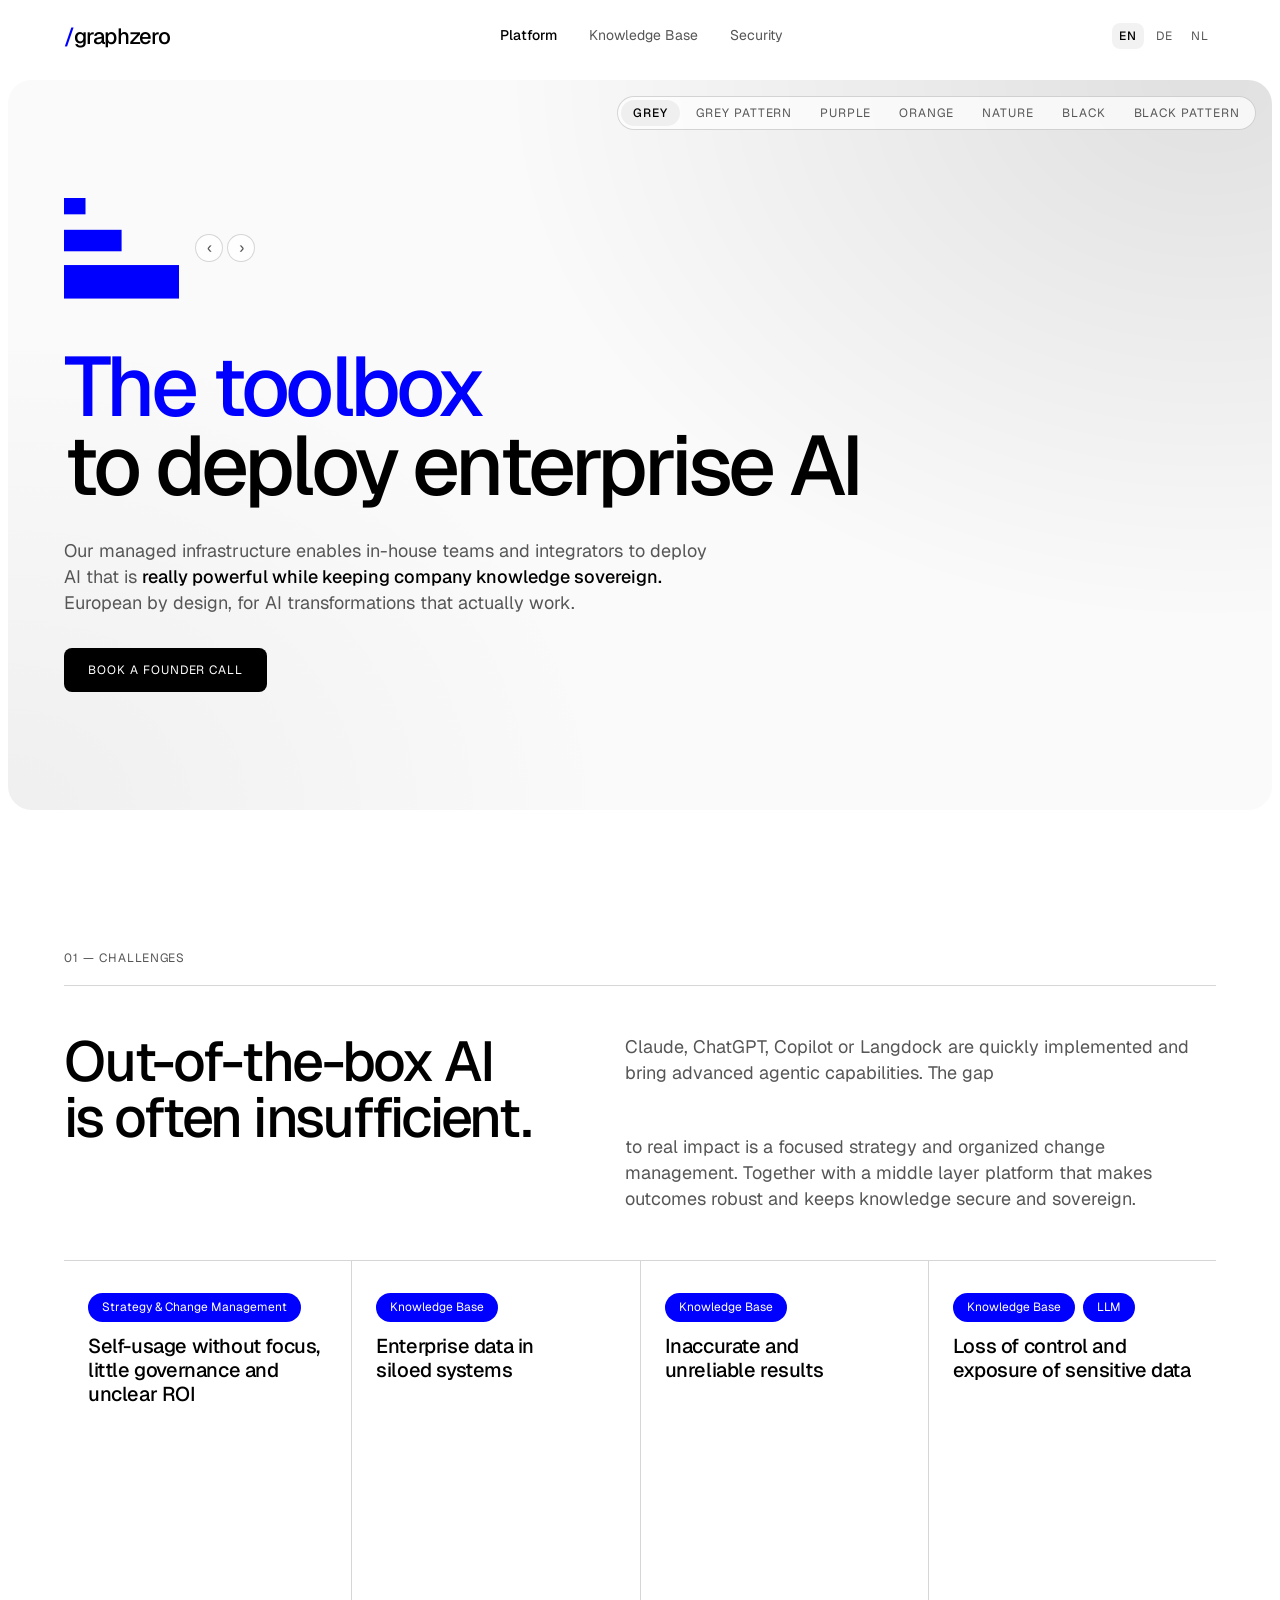
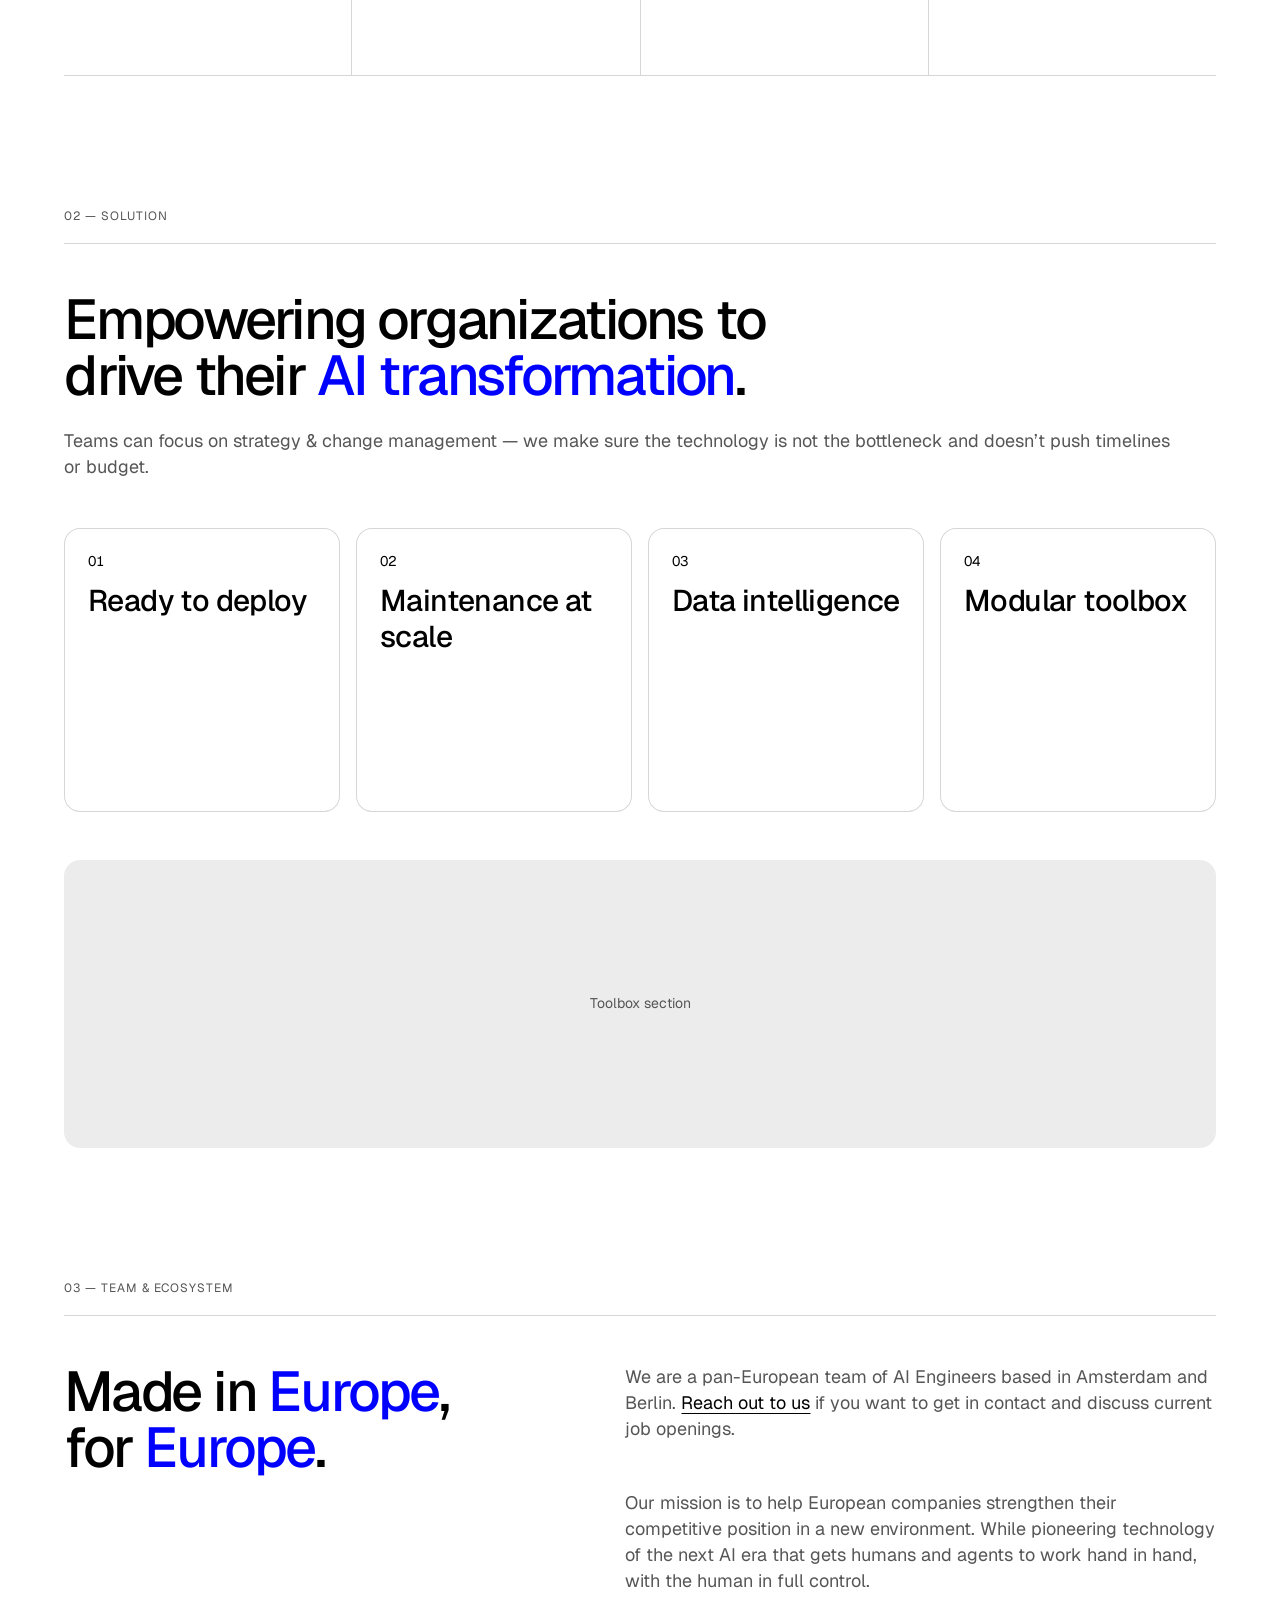
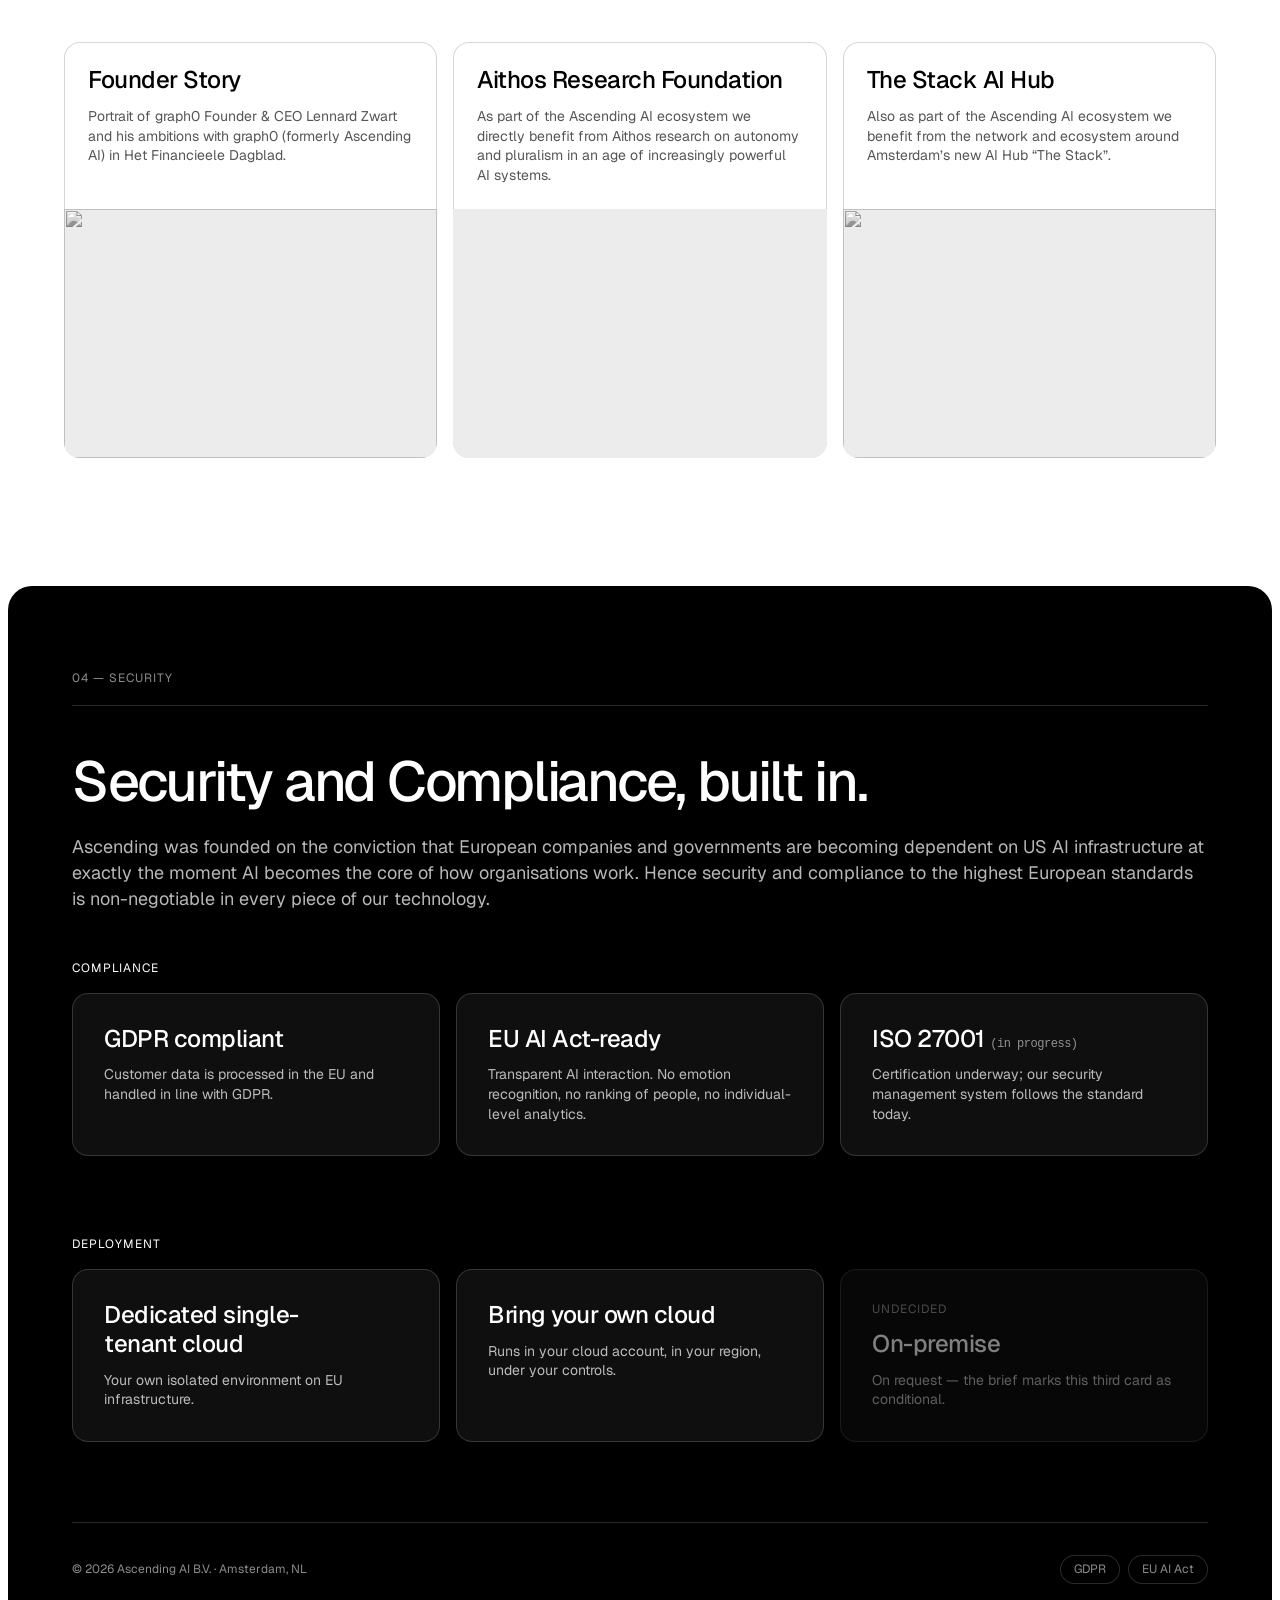
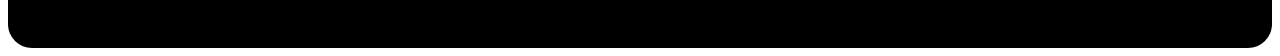
==== index.html @ 6f349c5c "Add a second hero mark and arrows to switch between the two Co-Authored-By: Claude Opus 5 <noreply@a" ====
<!DOCTYPE html>
<html lang="en">
<head>
<meta charset="utf-8">
<meta name="viewport" content="width=device-width, initial-scale=1">
<title>graph0 | The toolbox to deploy enterprise AI</title>
<meta name="description" content="Our managed infrastructure enables in-house teams and integrators to deploy AI that is really powerful while keeping company knowledge sovereign.">
<meta property="og:title" content="graph0 | The toolbox to deploy enterprise AI">
<meta property="og:description" content="Our managed infrastructure enables in-house teams and integrators to deploy AI that is really powerful while keeping company knowledge sovereign.">
<meta property="og:type" content="website">
<link rel="preconnect" href="https://fonts.googleapis.com">
<link rel="preconnect" href="https://fonts.gstatic.com" crossorigin>
<!-- ?v= on the two files that actually change. Pages serves everything with
     max-age=600, so without it a browser can pick up new markup while still
     running ten-minute-old CSS and JS. Bump it in the same commit as an edit
     to either file. The design-system entry below is upstream and unversioned
     because nothing here edits it. -->
<link rel="stylesheet" href="https://fonts.googleapis.com/css2?family=Geist:wght@400;500;700&amp;display=swap">
<link rel="stylesheet" href="assets/design-system/styles.css">
<link rel="stylesheet" href="assets/site.css?v=88">
<link rel="icon" href="assets/graph0-mark.svg" type="image/svg+xml">
</head>
<body data-surface="light">

<a class="skip" href="#main">Skip to content</a>

<div class="page" data-page="home">

  <!-- The wordmark is the way back to the top of the site, which is why the nav
       carries no entry for this page. -->
  <header class="site-header">
    <a class="brand" href="#platform" title="/graphzero">
      <span class="brand__slash">/</span>graphzero
    </a>

    <button class="nav-toggle" type="button" aria-expanded="false" aria-controls="site-nav" aria-label="Menu">
      <span class="nav-toggle__bar"></span>
      <span class="nav-toggle__bar"></span>
    </button>

    <nav class="site-nav" id="site-nav" aria-label="Primary">
      <a href="#platform" aria-current="page">Platform</a>
      <a href="knowledge-base.html">Knowledge Base</a>
      <a href="#security">Security</a>

      <!-- Only ever seen in the sheet. The desktop bar has no room for it, and
           there the same call is one scroll away in the hero. -->
      <div class="nav-cta">
        <a class="btn btn--hero" href="mailto:david@ascending.ai?subject=Ascending%20AI">Book a founder call</a>
      </div>
    </nav>

    <div class="lang" role="group" aria-label="Language">
      <button class="lang__opt" type="button" data-lang="en" aria-current="true">EN</button>
      <button class="lang__opt" type="button" data-lang="de">DE</button>
      <button class="lang__opt" type="button" data-lang="nl">NL</button>
    </div>
  </header>

  <main id="main">

    <!-- HERO -->
    <section class="hero" id="platform">
      <!-- A control for comparing the hero grounds side by side, not part of
           the product surface. Remove this block, the .hero-swatch rules and
           the swatch script once the choice is made. -->
      <div class="hero-swatch" data-ground-key="home" role="group" aria-label="Hero background">
        <button class="hero-swatch__opt" type="button" data-hero="grey" aria-current="true">Grey</button>
        <button class="hero-swatch__opt" type="button" data-hero="dots">Grey Pattern</button>
        <button class="hero-swatch__opt" type="button" data-hero="purple">Purple</button>
        <button class="hero-swatch__opt" type="button" data-hero="orange">Orange</button>
        <button class="hero-swatch__opt" type="button" data-hero="nature">Nature</button>
        <button class="hero-swatch__opt" type="button" data-hero="black">Black</button>
        <button class="hero-swatch__opt" type="button" data-hero="black-dots">Black pattern</button>
      </div>
      <!-- The pattern ground, and a canvas rather than a background because of
           what the pattern is: an 8x8 ordered dither of solid square blocks,
           the same construction the reference uses. A tiled gradient can only
           repeat one mark; this one has to decide each cell separately. Drawn
           by the dither block in site.js, and only ever visible on the two
           pattern grounds. -->
      <canvas class="hero__dither" data-dither aria-hidden="true"></canvas>
      <!-- Only painted on the Nature ground. lazy, because six of the seven
           grounds never show it and it is the heaviest thing on the page. -->
      <img class="hero__media" alt=""
           src="assets/media/hero-fields-1600.jpg"
           srcset="assets/media/hero-fields-900.jpg 900w,
                   assets/media/hero-fields-1600.jpg 1600w,
                   assets/media/hero-fields-2400.jpg 2400w"
           sizes="100vw" width="2400" height="1018" loading="lazy" decoding="async">
      <div class="wrap hero__inner">
        <!-- Three ascending bars, and decoration rather than content: the
             wordmark in the header is what names the company, so this carries
             no label and is hidden from the reader of the page. Painted in the
             accent, which means it only appears on the two grey grounds — on
             the others there is no accent for it to be. -->
        <!-- Two marks under comparison. Same 134x117 box and the same solid
             blocks, built two ways: stacked bars that widen, and a diagonal
             stair that echoes the slash in the wordmark. The arrows are
             scaffolding for the decision — drop them, the second <svg> and the
             .hero__marks rules once one wins. -->
        <div class="hero__marks" data-mark-switch>
          <div class="hero__mark-stage">
            <svg class="hero__mark" data-mark="bars" viewBox="0 0 134 117"
                 width="134" height="117" aria-hidden="true" focusable="false"
                 xmlns="http://www.w3.org/2000/svg">
              <rect x="0" y="0" width="25" height="19"/>
              <rect x="0" y="37" width="67" height="25"/>
              <rect x="0" y="78" width="134" height="39"/>
            </svg>
            <svg class="hero__mark" data-mark="stair" viewBox="0 0 134 117"
                 width="134" height="117" aria-hidden="true" focusable="false"
                 xmlns="http://www.w3.org/2000/svg">
              <rect x="0" y="78" width="39" height="39"/>
              <rect x="47" y="39" width="39" height="39"/>
              <rect x="95" y="0" width="39" height="39"/>
            </svg>
          </div>
          <div class="hero__mark-nav">
            <button class="hero__mark-arrow" type="button" data-mark-step="-1"
                    aria-label="Previous logo option">&lsaquo;</button>
            <button class="hero__mark-arrow" type="button" data-mark-step="1"
                    aria-label="Next logo option">&rsaquo;</button>
          </div>
        </div>
        <!-- One break, at every width. No measure cap: the break decides the
             first line, so a cap could only force a third one. -->
        <h1 class="display"><span class="hl">The toolbox</span><br> to deploy enterprise AI</h1>
        <!-- Wider than the system's 46ch lead measure, which breaks this copy
             over four lines. Between 642px and 660px it sets in three with the
             closing sentence alone on the last; 54.6ch is the middle of that
             band, so a small metric change cannot tip it either way. Re-measured
             for Geist — ch is a property of the face, and the old 58.5 was the
             middle of Inter Tight's band, which is 90px narrower per ch. -->
        <p class="lead" style="max-width:54.6ch">Our managed infrastructure enables in-house teams and integrators to deploy AI that is <strong>really powerful while keeping company knowledge sovereign.</strong> European by design, for AI transformations that actually work.</p>
        <div class="hero__cta">
          <a class="btn btn--hero" href="mailto:david@ascending.ai?subject=Ascending%20AI">Book a founder call</a>
        </div>
      </div>
    </section>

    <!-- 01 — CHALLENGES: split heading, then the strip whose panels open on
         hover and squeeze their neighbours. -->
    <section class="wrap sec" id="challenges">
      <span class="eyebrow">01 — Challenges</span>
      <hr class="rule">
      <div class="split split--start split--pt">
        <h2 class="h2">Out-of-the-box AI is often insufficient.</h2>
        <div class="lead-group">
          <p class="lead">Claude, ChatGPT, Copilot or Langdock are quickly implemented and bring advanced agentic capabilities. The gap</p>
          <p class="lead">to real impact is a focused strategy and organized change management. Together with a middle layer platform that makes outcomes robust and keeps knowledge secure and sovereign.</p>
        </div>
      </div>

      <div class="strip" style="margin-top:var(--space-12)">
        <button class="strip__panel" type="button">
          <span class="chip-row strip__tags">
            <span class="chip-outline">Strategy &amp; Change Management</span>
          </span>
          <span class="strip__title">Self-usage without focus, little governance and unclear ROI</span>
          <span class="strip__body">Lorem ipsum est.</span>
        </button>
        <button class="strip__panel" type="button">
          <span class="chip-row strip__tags">
            <span class="chip-outline">Knowledge Base</span>
          </span>
          <span class="strip__title">Enterprise data in siloed systems</span>
          <span class="strip__body">Lorem ipsum est.</span>
        </button>
        <button class="strip__panel" type="button">
          <span class="chip-row strip__tags">
            <span class="chip-outline">Knowledge Base</span>
          </span>
          <span class="strip__title">Inaccurate and unreliable results</span>
          <span class="strip__body">Lorem ipsum est.</span>
        </button>
        <button class="strip__panel" type="button">
          <span class="chip-row strip__tags">
            <span class="chip-outline">Knowledge Base</span>
            <span class="chip-outline">LLM</span>
          </span>
          <span class="strip__title">Loss of control and exposure of sensitive data</span>
          <span class="strip__body">Lorem ipsum est.</span>
        </button>
      </div>
    </section>

    <!-- 02 — SOLUTION. Head and claim run the full measure rather than the
         split used above, so the two sections do not read as the same block
         twice. Cards reveal their copy on hover at a fixed height. -->
    <section class="wrap sec" id="solution">
      <span class="eyebrow">02 — Solution</span>
      <hr class="rule">
      <h2 class="h2 sec-head">Empowering organizations to drive their <span class="hl">AI transformation</span>.</h2>
      <p class="lead sec-head__lead sec-head__lead--full">Teams can focus on strategy &amp; change management — we make sure the technology is not the bottleneck and doesn’t push timelines or budget.</p>

      <div class="grid-4" style="margin-top:var(--space-12)">
        <article class="card card--ring card--compact card--reveal" tabindex="0">
          <span class="card-num">01</span>
          <h3 class="card-reveal__title">Ready to deploy</h3>
          <p class="small card-reveal__body">We give you instantly what takes months of building — and even then is extremely difficult to deliver at highest security and functionality needs.</p>
        </article>
        <article class="card card--ring card--compact card--reveal" tabindex="0">
          <span class="card-num">02</span>
          <h3 class="card-reveal__title">Maintenance at scale</h3>
          <p class="small card-reveal__body">We enable you to participate in maintenance at scale, in an AI ecosystem that is advancing at rapid speed &amp; complexity.</p>
        </article>
        <article class="card card--ring card--compact card--reveal" tabindex="0">
          <span class="card-num">03</span>
          <h3 class="card-reveal__title">Data intelligence</h3>
          <p class="small card-reveal__body">Our platform can give you the data and synthesized insights to find and design the use cases that will deliver real business impact.</p>
        </article>
        <article class="card card--ring card--compact card--reveal" tabindex="0">
          <span class="card-num">04</span>
          <h3 class="card-reveal__title">Modular toolbox</h3>
          <p class="small card-reveal__body">You get just what you need: A knowledge base with integrations and ingestion that integrates by MCP. The full platform with UI and agents in Slack and MS Teams. Or just integrations / ingestion to build the remaining infrastructure yourself.</p>
        </article>
      </div>

      <div class="placeholder" style="margin-top:var(--space-12)">Toolbox section</div>
    </section>

    <!-- 03 — TEAM & ECOSYSTEM. -->
    <section class="wrap sec" id="team">
      <span class="eyebrow">03 — Team &amp; Ecosystem</span>
      <hr class="rule">
      <div class="split split--start split--pt">
        <h2 class="h2">Made in <span class="hl">Europe</span>, for <span class="hl">Europe</span>.</h2>
        <div class="lead-group">
          <p class="lead">We are a pan-European team of AI Engineers based in Amsterdam and Berlin. <span class="pop"><button class="pop__trigger" type="button" aria-expanded="false" aria-controls="pop-recruiting">Reach out to us</button><span class="pop__panel" id="pop-recruiting"><span class="pop__value">recruiting@ascending.ai</span><button class="btn pop__copy" type="button" data-copy="recruiting@ascending.ai">Copy email address</button></span></span> if you want to get in contact and discuss current job openings.</p>
          <p class="lead">Our mission is to help European companies strengthen their competitive position in a new environment. While pioneering technology of the next AI era that gets humans and agents to work hand in hand, with the human in full control.</p>
        </div>
      </div>

      <!-- Images are hotlinked from each publisher rather than copied into this
           repo, so nothing here republishes someone else's photography. -->
      <div class="grid-3" style="margin-top:var(--space-12)">
        <a class="link-card" href="https://fd.nl/tech-en-innovatie/1598537/als-onze-kinderen-opgroeien-met-kunstmatige-intelligentie-wil-je-meer-controle-over-de-modellen" target="_blank" rel="noopener">
          <span class="link-card__body">
            <h3 class="h4-card">Founder Story</h3>
            <p class="small">Portrait of graph0 Founder &amp; CEO Lennard Zwart and his ambitions with graph0 (formerly Ascending AI) in Het Financieele Dagblad.</p>
            <span class="vh">Opens fd.nl in a new tab</span>
          </span>
          <span class="link-card__media">
            <img src="https://images.fd.nl/818748-825923.jpeg?auto=format&amp;w=1280&amp;q=45" alt="" loading="lazy">
          </span>
        </a>
        <a class="link-card" href="https://aithos.org/" target="_blank" rel="noopener">
          <span class="link-card__body">
            <h3 class="h4-card">Aithos Research Foundation</h3>
            <p class="small">As part of the Ascending AI ecosystem we directly benefit from Aithos research on autonomy and pluralism in an age of increasingly powerful AI systems.</p>
            <span class="vh">Opens aithos.org in a new tab</span>
          </span>
          <span class="link-card__media link-card__media--contain">
            <img src="https://aithos.org/logos/aithos-foundation-black-cropped.svg" alt="" loading="lazy">
          </span>
        </a>
        <a class="link-card" href="https://thestack.ai/" target="_blank" rel="noopener">
          <span class="link-card__body">
            <h3 class="h4-card">The Stack AI Hub</h3>
            <p class="small">Also as part of the Ascending AI ecosystem we benefit from the network and ecosystem around Amsterdam’s new AI Hub “The Stack”.</p>
            <span class="vh">Opens thestack.ai in a new tab</span>
          </span>
          <span class="link-card__media">
            <img src="https://thestack.ai/assets/og/the-stack-exterior.jpg" alt="" loading="lazy">
          </span>
        </a>
      </div>
    </section>

    <!-- 04 — SECURITY. The page's one dark block, and the only full-bleed band
         on it: the ground changes edge to edge while the content stays on the
         page's own columns. Cards pick up the on-dark fill and hairline from
         the .dark context rather than being restyled here. -->
    <section class="sec-dark dark" id="security">
      <div class="wrap">
      <span class="eyebrow">04 — Security</span>
      <hr class="rule">
      <h2 class="h2 sec-head">Security and Compliance, built in.</h2>
      <p class="lead sec-head__lead sec-head__lead--full">Ascending was founded on the conviction that European companies and governments are becoming dependent on US AI infrastructure at exactly the moment AI becomes the core of how organisations work. Hence security and compliance to the highest European standards is non-negotiable in every piece of our technology.</p>

      <!-- Compliance -->
      <div class="stack-16" style="padding-top:var(--space-12)">
        <span class="eyebrow eyebrow--accent">Compliance</span>
        <div class="grid-3">
          <article class="card card--ring" style="gap:var(--space-3)">
            <h3 class="h4-card">GDPR compliant</h3>
            <p class="small">Customer data is processed in the EU and handled in line with GDPR.</p>
          </article>
          <article class="card card--ring" style="gap:var(--space-3)">
            <h3 class="h4-card">EU AI Act-ready</h3>
            <p class="small">Transparent AI interaction. No emotion recognition, no ranking of people, no individual-level analytics.</p>
          </article>
          <article class="card card--ring" style="gap:var(--space-3)">
            <h3 class="h4-card">ISO 27001 <span class="note-line">(in progress)</span></h3>
            <p class="small">Certification underway; our security management system follows the standard today.</p>
          </article>
        </div>
      </div>

      <!-- Deployment -->
      <div class="stack-16" style="padding-top:var(--section-md)">
        <span class="eyebrow eyebrow--accent">Deployment</span>
        <div class="grid-3">
          <article class="card card--ring" style="gap:var(--space-3)">
            <h3 class="h4-card">Dedicated single-tenant cloud</h3>
            <p class="small">Your own isolated environment on EU infrastructure.</p>
          </article>
          <article class="card card--ring" style="gap:var(--space-3)">
            <h3 class="h4-card">Bring your own cloud</h3>
            <p class="small">Runs in your cloud account, in your region, under your controls.</p>
          </article>
          <article class="card card--ring card--muted" style="gap:var(--space-3)">
            <span class="eyebrow">Undecided</span>
            <h3 class="h4-card">On-premise</h3>
            <p class="small">On request — the brief marks this third card as conditional.</p>
          </article>
        </div>
      </div>
      </div>
    </section>

  </main>

  <!-- The dark band runs on through the outro, so the page ends on black
       rather than dropping back to white for the last few lines. -->
  <footer class="footer-band dark">
    <div class="wrap site-footer">
      <span>© 2026 Ascending AI B.V. · Amsterdam, NL</span>
      <div class="chip-row">
        <span class="chip-outline">GDPR</span>
        <span class="chip-outline">EU AI Act</span>
      </div>
    </div>
  </footer>

</div>

<script src="assets/site.js?v=88" defer></script>
</body>
</html>
---- assets/design-system/styles.css ----
/* Ascending / Corinto — global entry point. Import order is load-bearing:
   fonts -> ramps -> type -> space -> shape -> semantic/themes -> element styles. */
@import "tokens/fonts.css";
@import "tokens/colors.css";
@import "tokens/typography.css";
@import "tokens/spacing.css";
@import "tokens/shape.css";
@import "tokens/motion.css";
@import "tokens/semantic.css";
@import "tokens/themes.css";
@import "styles/base.css";
@import "styles/typography.css";
@import "styles/layout.css";
@import "styles/components.css";
---- assets/site.css ----
/* ==========================================================================
   OPTION 5 — monochrome.

   Pure text and black boxes. The green identity is neutralised once, at the
   semantic layer, so every component follows without being touched: --accent
   becomes black, the warm-green muted ink becomes neutral grey, the cool-white
   page becomes white, and the raised block becomes true black.

   Rule 8 of the system still holds — components read the semantic layer, and
   this only changes what that layer resolves to.
   ========================================================================== */
/* The face. The system ships Inter Tight as a stand-in for a licensed face it
   cannot include, and says to swap it by editing tokens/typography.css. That is
   the vendored tree, which loads unversioned and would sit in a browser cache
   for ten minutes with no way to bust it, so the swap is made here instead —
   same token, one layer up, and it rides the ?v= on this file. Inter Tight
   stays behind it as the fallback, since it is already being fetched. */
:root {
  --font-sans: "Geist", "Inter Tight", -apple-system, BlinkMacSystemFont,
    "Segoe UI", Helvetica, Arial, sans-serif;
}

:root,
[data-surface="light"] {
  --page: #ffffff;
  --surface: #ffffff;
  --surface-2: #ffffff;
  --ink: #000000;
  --ink-muted: #565656;
  --ink-invert: #ffffff;
  --ink-muted-invert: rgba(255, 255, 255, 0.72);
  --accent: #000000;
  --accent-ink: #ffffff;
  --accent-quiet: #f2f2f2;
  --chip: rgba(0, 0, 0, 0.05);
  --hairline: rgba(0, 0, 0, 0.16);
  --focus: #000000;
}

/* ==========================================================================
   Ascending AI — page layer for the Ascending / Corinto design system.

   IDENTITY: green on white. The page runs with data-surface="light", the
   system's own inversion — --page becomes the cool white #edf5ee and --surface
   becomes pure white. This is deliberately the opposite arrangement to a dark
   page with floating light panels: here the page is light, the graph point
   cloud carries the green, and exactly one block on each page goes dark.

   The system's readme names the graph as "the one exception to flatness — the
   knowledge-graph point cloud, which sits on white behind the hero type", so it
   is the hero, not a slot further down.

   The eight rules hold: one heading weight (500), no box-shadow except an inset
   hairline ring, tracking tightens as size grows, line-height loosens as size
   shrinks, splits are 1:1.15, measure is capped, semantic layer only.
   ========================================================================== */
:root {
  /* One page-layer semantic: the single dark block. The system names no token
     for it, so it is declared once here rather than read as a raw ramp value. */
  --surface-dark: #000000;
  --hairline-invert: rgba(255, 255, 255, 0.16);
  --fill-invert: rgba(255, 255, 255, 0.06);
}

/* --------------------------------------------------------------------------
   Contexts. The page is light, so the base semantic tokens work everywhere
   except inside the one dark block, which re-declares them.
   -------------------------------------------------------------------------- */
.page {
  background: var(--page);
  color: var(--ink);
  /* `clip`, not `hidden`. Hidden resolves overflow-y to auto, which makes this a
     scroll container and quietly kills position:sticky on the header inside it —
     the header was declared sticky but scrolled away. Clip holds back the hero
     graph without creating a scroll box. */
  overflow-x: hidden;
  overflow-x: clip;
  --heading: var(--ink);
  --body: var(--ink-muted);
  --meta: var(--ink-muted);
  --line: var(--hairline);
  --fill: var(--chip);
  --accent-text: var(--accent);

  /* The page's raised ground, defined once and read by the hero panel and by
     every element that lifts under the pointer, so the fold and the things you
     touch are the same material. Each surface resolves the wash against its own
     box, so the weighting to the upper right repeats at every size. */
  --ground-base: #fafafa;
  --ground-wash:
    radial-gradient(90% 120% at 95% 0%, rgba(0, 0, 0, 0.10), rgba(0, 0, 0, 0) 62%),
    radial-gradient(80% 110% at 0% 100%, rgba(0, 0, 0, 0.045), rgba(0, 0, 0, 0) 60%);
  /* Every wash so far is gradients, which size themselves to the box. The dot
     ground has a layer that has to tile instead, so the size travels with the
     wash and each surface sets both. */
  --ground-size: auto;

  /* The same wash as the default grey ground, but pinned rather than switched:
     the row highlights on the Knowledge Base page are grey whatever the fold
     is set to. Deliberately a shade below --ground-base — #fafafa is a 2%
     shift on white and disappears on a row this short. */
  --wash-grey-base: #f4f4f4;
  --wash-grey:
    radial-gradient(90% 120% at 95% 0%, rgba(0, 0, 0, 0.10), rgba(0, 0, 0, 0) 62%),
    radial-gradient(80% 110% at 0% 100%, rgba(0, 0, 0, 0.045), rgba(0, 0, 0, 0) 60%);

  /* The hero followed the ground until a ground wanted a black fold over grey
     hover surfaces. It has its own set now, defaulting to the ground's, so the
     four grounds that keep them identical say nothing and only the two that
     split them declare both. */
  --hero-base: var(--ground-base);
  --hero-wash: var(--ground-wash);
  --hero-size: var(--ground-size);
}
/* The reference's hue on the same two layers — see the swatch note in index.html. */
.page[data-ground="purple"] {
  --ground-base: #faf7ff;
  --ground-wash:
    radial-gradient(90% 120% at 95% 0%, rgba(139, 92, 246, 0.34), rgba(139, 92, 246, 0) 62%),
    radial-gradient(80% 110% at 0% 100%, rgba(196, 181, 253, 0.28), rgba(196, 181, 253, 0) 60%);
}
/* The mark's orange, #ee5b2b. At full strength it is a signal colour and would
   read as a warning behind the heading, so the ground takes it the way the
   purple takes its accent: the hue only in the wash, at low alpha, and the
   second layer a tint of it rather than the colour again. */
.page[data-ground="orange"] {
  --ground-base: #fff8f4;
  --ground-wash:
    radial-gradient(90% 120% at 95% 0%, rgba(238, 91, 43, 0.30), rgba(238, 91, 43, 0) 62%),
    radial-gradient(80% 110% at 0% 100%, rgba(249, 168, 130, 0.30), rgba(249, 168, 130, 0) 60%);
}

/* The grey ground again, with a dot field over it. The reference draws its
   version on a canvas, so there is nothing to copy directly — this is the same
   idea in the one place our tokens can carry it: a tiled dot, and the fade done
   by painting the ground back over it.

   Background layers paint first-listed on top, so layer one is the base colour
   again, opaque at the lower left and clearing by the middle. It does not dim
   the dots, it covers them, which is what lets the field arrive out of nothing
   the way the reference's does. The shading sits underneath both, at the upper
   right where the cover has already gone transparent, so the two never fight. */
.page[data-ground="dots"] {
  --ground-base: #fafafa;
  /* The pattern itself is the canvas in the fold, not a background layer — see
     .hero__dither. What is left here is the plain grey ground, so the surfaces
     that lift under the pointer still match the fold's colour without trying to
     carry its texture at card size. */
  --ground-wash:
    radial-gradient(90% 120% at 95% 0%, rgba(0, 0, 0, 0.10), rgba(0, 0, 0, 0) 62%),
    radial-gradient(80% 110% at 0% 100%, rgba(0, 0, 0, 0.045), rgba(0, 0, 0, 0) 60%);
  --ground-size: auto;
}

/* A photograph in the hero, and everywhere else a flat grey. The wash is the
   thing that ties the fold to the surfaces that lift under the pointer, and a
   photograph cannot be a wash — it only belongs in the one place large enough
   to read as an image. So this ground drops the wash entirely rather than
   pairing the picture with a gradient that echoes nothing. The grey steps up
   from the #fafafa the other grounds use, because with no gradient over it that
   value was too close to the page to register as a change at all. */
.page[data-ground="nature"] {
  --ground-base: #f2f2f2;
  --ground-wash: none;
  --ground-size: auto;
}

/* A black fold over the same flat grey. Worth saying plainly: the system allows
   one dark block per page and the page already spends it on Security and the
   outro, so these two grounds put a second one at the top. That is the thing to
   judge when picking between them, not the black itself. */
.page[data-ground="black"] {
  --ground-base: #f2f2f2;
  --ground-wash: none;
  --ground-size: auto;
  --hero-base: #000000;
  --hero-wash: none;
  --hero-size: auto;
}
/* The dot ground inverted — same three layers and the same fade, with the cover
   in the panel's own black and the dots in white at a lower alpha, since light
   on dark reads stronger than dark on light at the same value. */
.page[data-ground="black-dots"] {
  --ground-base: #f2f2f2;
  --ground-wash: none;
  --ground-size: auto;
  --hero-base: #0a0a0a;
  --hero-wash: none;
  --hero-size: auto;
}

/* The fold is the one place the contextual tokens are re-declared per ground.
   Same set the .dark block re-declares, so the hero inverts by the same route
   the rest of the page does rather than by recolouring its parts. */
.page[data-ground="black"] .hero__inner,
.page[data-ground="black-dots"] .hero__inner {
  color: var(--ink-invert);
  --heading: var(--ink-invert);
  --body: var(--ink-muted-invert);
  --meta: rgba(255, 255, 255, 0.55);
  --line: rgba(255, 255, 255, 0.22);
}
/* The call to action is a black box with white type, which on this ground would
   be a hole. It swaps rather than inverting its ink alone. */
.page[data-ground="black"] .hero .btn--hero,
.page[data-ground="black-dots"] .hero .btn--hero {
  background: var(--ink-invert);
  color: var(--ink);
}

.dark {
  background: var(--surface-dark);
  color: var(--ink-invert);
  --heading: var(--ink-invert);
  --body: var(--ink-muted-invert);
  --meta: rgba(255, 255, 255, 0.55);
  --line: var(--hairline-invert);
  --fill: var(--fill-invert);
  /* On black, accent text is simply white — --accent is black here, so it
     cannot carry itself. */
  --accent-text: var(--ink-invert);
}

/* --------------------------------------------------------------------------
   Blue accent — landing page, grey grounds only

   A variant treatment rather than a second brand colour: it exists on the two
   grey options and nowhere else, so switching the ground switches it off. The
   marks that carry it (the slash, and .hl in three headings) fall back to
   inherit, which is why they stay black on every other ground and on the other
   pages, with no per-page rule needed.
   -------------------------------------------------------------------------- */
.page[data-page="home"]:not([data-ground]),
.page[data-page="home"][data-ground="dots"],
.page[data-page="knowledge-base"]:not([data-ground]),
.page[data-page="knowledge-base"][data-ground="dots"] { --hl: #0000ff; }
.hl, .brand__slash { color: var(--hl, inherit); }

/* --------------------------------------------------------------------------
   Shell
   -------------------------------------------------------------------------- */
.wrap { width: min(var(--container), 100% - var(--gutter) * 2); margin-inline: auto; }

.sec { padding-top: var(--section-lg); }
.sec--md { padding-top: var(--section-md); }
.sec--pb { padding-bottom: var(--section-lg); }
.sec--pb-md { padding-bottom: var(--section-md); }

.skip {
  position: absolute; left: -9999px; top: 0; z-index: 100;
  background: var(--ink); color: var(--ink-invert);
  padding: var(--space-3) var(--space-6);
  border-radius: 0 0 var(--radius-sm) 0;
  font-size: var(--fs-small);
}
.skip:focus { left: 0; text-decoration: none; }

.vh {
  position: absolute; width: 1px; height: 1px; margin: -1px; padding: 0;
  overflow: hidden; clip-path: inset(50%); white-space: nowrap; border: 0;
}

/* --------------------------------------------------------------------------
   Header — hairline on white, the only sticky element. The nav below it is all
   in-page anchors, so the jump is animated rather than instant. base.css already
   forces scroll-behavior back to auto under prefers-reduced-motion.
   -------------------------------------------------------------------------- */
html { scroll-behavior: smooth; }

/* One value, because three things depend on it: the bar itself, the top of the
   menu sheet that hangs below it, and the offset an anchored section needs to
   clear it. The mobile menu query shortens it. */
.page { --header-h: 72px; }

.site-header {
  position: sticky;
  top: 0;
  z-index: 20;
  height: var(--header-h);
  background: var(--page);
  display: flex;
  align-items: center;
  gap: var(--space-8);
  /* The same side margin .wrap resolves to, so the wordmark and the language
     set sit on the page's own columns. A plain 5vw tracked the gutter but not
     the 72rem cap, so once the container stopped growing the header kept
     widening and the two drifted apart — 136px of it by 1600px wide. */
  padding-inline: max(var(--gutter), calc((100% - var(--container)) / 2));
}
.brand {
  display: inline-flex;
  align-items: center;
  /* 0.6rem when this was a mark beside a wordmark. The mark is gone and the
     slash is part of the word, so the gap was setting the two apart as if they
     were still two things — and a bare text node is an anonymous flex item, so
     it took the gap too. */
  gap: 0;
  font-size: 1.375rem;
  font-weight: var(--weight-heading);
  letter-spacing: var(--tracking-h2);
  color: var(--ink);
  flex: none;
}
.brand:hover { text-decoration: none; }
/* Emphasis inside copy. The system runs one heading weight, so this is 500 and
   the heading ink rather than the browser's 700. */
.page strong { font-weight: var(--weight-heading); color: var(--heading); }

.site-nav { display: flex; align-items: center; gap: var(--space-8); margin-inline: auto; }

/* The call to action lives in the menu markup but only ever appears once the
   menu becomes a sheet. */
.nav-cta { display: none; }

/* One control style for the links and the Solutions trigger, so the row reads
   as a single set rather than a mix of anchors and a button.

   The two places a link can be, rather than `.site-nav a`: the call to action
   at the foot of the sheet is an anchor too, and it is a control, not one of
   the menu's links. Naming the positions leaves it unmatched without a :not(),
   which would have raised this rule's weight over three overrides further down
   that were written against `.site-nav a` — the row style in the sheet, the
   block layout that puts a sub-line under its label, and the ink on the one
   live entry. */
.site-nav > a,
.nav-menu__panel a,
.nav-menu__trigger {
  display: inline-flex; align-items: center; gap: 0.4rem;
  padding: 0; border: 0; background: none;
  font: inherit; font-size: var(--fs-small);
  color: var(--ink-muted); cursor: pointer;
  white-space: nowrap;
  transition: color var(--dur-fast) var(--ease);
}
/* Scoped like the rule above, and here it matters most: unscoped this would win
   over the button's own hover and set its label to ink — black on black. */
.site-nav > a:hover,
.nav-menu__panel a:hover,
.nav-menu__trigger:hover,
.nav-menu[data-open="true"] > .nav-menu__trigger { color: var(--ink); text-decoration: none; }
/* "true" is what the scroll spy sets on the section under the header; "page" is
   what a real page link carries. Match on the attribute so both are marked. */
.site-nav > a[aria-current],
.nav-menu__panel a[aria-current],
.nav-menu[data-current="true"] > .nav-menu__trigger { font-weight: var(--weight-heading); color: var(--ink); }

/* Toolbox dropdown. Depth is the ring, as everywhere else on the page. */
.nav-menu { position: relative; }
.nav-menu__panel {
  position: absolute;
  top: calc(100% + var(--space-4)); left: calc(var(--space-6) * -1);
  min-width: 12rem;
  display: grid; gap: var(--space-3);
  padding: var(--space-4) var(--space-6);
  background: var(--page);
  border-radius: var(--radius-sm);
  box-shadow: inset 0 0 0 1px var(--line);
  opacity: 0; visibility: hidden;
  transform: translateY(-0.35rem);
  transition: opacity var(--dur-fast) var(--ease),
              transform var(--dur-fast) var(--ease),
              visibility var(--dur-fast) var(--ease);
}
.nav-menu[data-open="true"] .nav-menu__panel { opacity: 1; visibility: visible; transform: none; }

/* Menu entries with nothing behind them yet. Text, not links — there is no page
   to navigate to, so they are neither clickable nor focusable rather than links
   that quietly do nothing. Muted so the one live entry reads as the live one. */
.nav-entry { display: block; }
.nav-entry__label {
  /* Centred, not baseline: the tag is a pill, and sitting it on the label's
     baseline hangs it low against the cap height beside it. */
  display: inline-flex; align-items: center; gap: var(--space-2);
  font-size: var(--fs-small);
  white-space: nowrap;
}
/* Only the phone menu has room for a line under each entry. */
.nav-entry__sub { display: none; }
.nav-entry--soon {
  color: var(--ink-muted);
  cursor: default;
}
/* The system's own chip, at the scale a menu row can carry. It reads as a
   status rather than more label, which a muted word beside the name did not —
   so the row no longer needs blanket opacity to say it is not ready. */
.nav-soon__tag {
  flex: none;
  font-size: var(--fs-tiny);
  line-height: 1.5;
  letter-spacing: var(--tracking-eyebrow);
  text-transform: uppercase;
  color: var(--meta);
  padding: 0.05rem 0.5rem;
  border-radius: var(--radius-pill);
  box-shadow: inset 0 0 0 1px var(--line);
}

/* The one live entry in the menu carries the heading weight, so the group reads
   as one thing you can open and three you cannot yet. The weight goes on the
   label rather than the anchor: on mobile the sub-line under it is a child, and
   on the anchor it inherited the weight along with everything else. */
.nav-menu__panel a { color: var(--ink); }
.nav-menu__panel a .nav-entry__label { font-weight: var(--weight-heading); }

/* Language. Three codes, so the whole set is shown rather than hidden behind a
   menu — cheaper to read and one click to switch. */
.lang { display: flex; align-items: center; gap: var(--space-1); flex: none; }
.lang__opt {
  padding: 0.3rem 0.45rem;
  border: 0; background: none; cursor: pointer;
  font: inherit; font-size: var(--fs-tiny);
  letter-spacing: var(--tracking-eyebrow);
  color: var(--ink-muted);
  border-radius: var(--radius-sm);
  transition: color var(--dur-fast) var(--ease), background var(--dur-fast) var(--ease);
}
.lang__opt:hover { color: var(--ink); }
.lang__opt[aria-current="true"] { color: var(--ink); font-weight: var(--weight-heading); background: var(--chip); }

/* Menu button — two bars that cross into an X. Desktop never sees it. */
.nav-toggle {
  display: none;
  width: 2.25rem; height: 2.25rem;
  margin-left: auto;
  padding: 0; border: 0; background: none; cursor: pointer;
  position: relative; flex: none;
}
.nav-toggle__bar {
  position: absolute; left: 0.5rem; right: 0.5rem; height: 1px;
  background: var(--ink);
  transition: transform var(--dur-fast) var(--ease), opacity var(--dur-fast) var(--ease);
}
.nav-toggle__bar:nth-child(1) { top: calc(50% - 4px); }
.nav-toggle__bar:nth-child(2) { top: calc(50% + 3px); }
.site-header[data-nav-open="true"] .nav-toggle__bar:nth-child(1) { transform: translateY(3.5px) rotate(45deg); }
.site-header[data-nav-open="true"] .nav-toggle__bar:nth-child(2) { transform: translateY(-3.5px) rotate(-45deg); }

/* The header is sticky, so an anchored section has to clear it. */
section[id] { scroll-margin-top: calc(var(--header-h) + var(--space-8)); }

/* --------------------------------------------------------------------------
   HERO — display type over the knowledge-graph point cloud, on white.
   The graph is the identity; nothing else on the page is textured.
   -------------------------------------------------------------------------- */
.hero { position: relative; }
/* The panel is painted, not laid out: the section stays full width so the .wrap
   inside it resolves its gutter against the viewport and lands on the same
   columns as the header and every section below. Insetting the section itself
   with a margin would shift that gutter by half the inset — invisible while the
   hero was centred, but this one is left-aligned, so it would show. */
.hero::before {
  content: "";
  position: absolute;
  inset: var(--space-2);
  z-index: 0;
  border-radius: var(--radius-lg);
  background-color: var(--hero-base);
  background-image: var(--hero-wash);
  background-size: var(--hero-size);
  transition: background-color var(--dur) var(--ease);
}

/* Same box as the painted panel it sits on, and above it. Only the two pattern
   grounds show it; the script paints in currentColor, so the ground picks the
   ink by setting `color` here rather than by talking to the script. */
.hero__dither {
  position: absolute;
  inset: var(--space-2);
  z-index: 1;
  display: none;
  /* A canvas is a replaced element: with `width:auto` it takes its intrinsic
     300x150 rather than stretching to the insets, so the box has to be stated. */
  width: calc(100% - var(--space-2) * 2);
  height: calc(100% - var(--space-2) * 2);
  border-radius: var(--radius-lg);
  pointer-events: none;
}
.page[data-ground="dots"] .hero__dither {
  display: block;
  color: rgba(0, 0, 0, 0.22);
}
.page[data-ground="black-dots"] .hero__dither {
  display: block;
  color: rgba(255, 255, 255, 0.26);
}

/* The photograph, on the one ground that has it. Same inset and radius as the
   painted panel, so the fold keeps its shape whichever ground is showing.
   Hidden rather than merely covered, so the other four never carry the
   download — which also means it loads on the click that reveals it, and the
   panel underneath is what shows for that moment. That is why the base colour
   stays on ::before rather than being swapped out for the scrim: the hero is
   grey while the image arrives, not white.

   Three layers over the panel, then: image, scrim, type. The scrim is its own
   pseudo-element because it has to sit above the image while the ground colour
   stays below it. */
.hero__media {
  display: none;
  position: absolute;
  inset: var(--space-2);
  z-index: 1;
  width: calc(100% - var(--space-2) * 2);
  height: calc(100% - var(--space-2) * 2);
  object-fit: cover;
  border-radius: var(--radius-lg);
}
.page[data-ground="nature"] .hero__media { display: block; }

/* Near-black type over a bright sky. The image is lifted from the left, where
   the heading and the lead sit, and left alone on the right. A legibility
   scrim, not decoration — the system's rule against protection gradients
   assumes type on flat colour, and this is the one surface where it is not. */
.hero::after { content: none; }
.page[data-ground="nature"] .hero::after {
  content: "";
  position: absolute;
  inset: var(--space-2);
  z-index: 2;
  border-radius: var(--radius-lg);
  background: linear-gradient(100deg, rgba(255, 255, 255, 0.86) 0%, rgba(255, 255, 255, 0.62) 34%, rgba(255, 255, 255, 0.12) 62%, rgba(255, 255, 255, 0) 78%);
  pointer-events: none;
}

/* Slightly back from the display clamp: at full size the two lines crowded the
   panel once the heading stopped being centred. */
.hero .display { font-size: clamp(3rem, 6.6vw, 5.25rem); }

/* Comparison control, not product chrome. It sits on the panel it changes so
   the two can be judged without the eye leaving the fold. */
.hero-swatch {
  position: absolute;
  /* The panel starts space-2 in, so add that to sit space-4 inside its edge. */
  top: calc(var(--space-2) + var(--space-4));
  right: calc(var(--space-2) + var(--space-4));
  /* Above the copy, not just above the panel. .hero__inner went to 3 so the
     type would clear the photograph and its scrim on the Nature ground, and
     that put the whole .wrap box — which spans the fold, transparent but still
     hit-testable — over this control at 2. Only the buttons sticking out past
     the container's right edge stayed clickable. */
  z-index: 4;
  display: flex; gap: var(--space-1);
  padding: 0.25rem;
  border-radius: var(--radius-pill);
  background: rgba(255, 255, 255, 0.72);
  box-shadow: inset 0 0 0 1px var(--line);
}
.hero-swatch__opt {
  padding: 0.3rem 0.75rem;
  border: 0; background: none; cursor: pointer;
  font: inherit; font-size: var(--fs-tiny);
  letter-spacing: var(--tracking-eyebrow); text-transform: uppercase;
  color: var(--ink-muted);
  border-radius: var(--radius-pill);
  transition: color var(--dur-fast) var(--ease), background var(--dur-fast) var(--ease);
}
.hero-swatch__opt:hover { color: var(--ink); }
.hero-swatch__opt[aria-current="true"] {
  color: var(--ink);
  font-weight: var(--weight-heading);
  background: var(--chip);
}
.hero__inner {
  position: relative;
  /* Above all three of the hero's grounds: the painted panel, the photograph on
     the Nature ground, and the scrim over it. */
  z-index: 3;
  padding-block: clamp(4rem, 11vh, 7.5rem);
  display: grid;
  gap: var(--space-8);
  justify-items: start;
}
/* The landing fold alone. The Knowledge Base one is a stack that has to end
   inside the first screen and cannot afford this. */
.page[data-page="home"] .hero__inner { padding-block: clamp(5rem, 14vh, 10rem); }
/* Only where there is an accent to draw it in — the other five grounds have no
   blue, and a black version of this would be a second mark competing with the
   wordmark. Sized down a step on a phone, where 134px of it would be a third of
   the screen width. */
.hero__marks { display: none; }
.page[data-page="home"]:not([data-ground]) .hero__marks,
.page[data-page="home"][data-ground="dots"] .hero__marks {
  display: flex;
  align-items: center;
  gap: var(--space-4);
  margin-bottom: var(--space-4);
}
/* The stage is sized, not the drawings: both share the box, so switching swaps
   what is drawn without the type below it moving. */
.hero__mark-stage { width: clamp(84px, 9vw, 134px); }
.hero__mark { display: none; width: 100%; height: auto; fill: var(--hl); }
.hero__mark[data-current="true"] { display: block; }

/* Scaffolding, so it is quiet: no fill until the pointer is on it, and it steps
   out of the way of the mark rather than sitting under it. */
.hero__mark-nav { display: flex; gap: var(--space-1); }
.hero__mark-arrow {
  width: 1.75rem; height: 1.75rem;
  display: grid; place-items: center;
  border: 0; cursor: pointer;
  font: inherit; font-size: var(--fs-body); line-height: 1;
  color: var(--ink-muted);
  background: rgba(255, 255, 255, 0.72);
  box-shadow: inset 0 0 0 1px var(--line);
  border-radius: var(--radius-pill);
  transition: color var(--dur-fast) var(--ease), background var(--dur-fast) var(--ease);
}
.hero__mark-arrow:hover { color: var(--ink); background: var(--chip); }

.hero__cta { display: flex; gap: var(--space-4); align-items: center; flex-wrap: wrap; }
/* The reference's call to action: a squarer corner than the system's pill, and
   the label set small, spaced and upper case so it reads as a control rather
   than a sentence. */
.btn--hero {
  padding: 0.85rem 1.5rem;
  border-radius: var(--radius-sm);
  font-size: var(--fs-tiny);
  letter-spacing: var(--tracking-eyebrow);
  text-transform: uppercase;
}

/* Nothing sits over the field. The design reference runs the graph straight
   behind the type — sparse nodes and hairline edges on white, with display type
   near-black at 500 over the top — so there is no scrim and no plate. This also
   keeps the system's "type sits on flat colour, it never needs a protection
   gradient" rule intact. */

/* --------------------------------------------------------------------------
   Numbered editorial rows — the pillars and the challenge list.
   Hairline-separated full-width rows, not a card grid.
   -------------------------------------------------------------------------- */
.rows { display: grid; }
.row {
  display: grid;
  grid-template-columns: 5.5rem 1fr;
  gap: var(--space-6);
  padding-block: var(--space-8);
  border-top: 1px solid var(--hairline);
  align-items: start;
}
.rows > .row:last-child { border-bottom: 1px solid var(--hairline); }
.row__num {
  font-size: var(--fs-small);
  font-variant-numeric: tabular-nums;
  color: var(--accent-text);
  padding-top: 0.35rem;
}
.row__body { display: grid; gap: var(--space-3); }
.row__title {
  font-size: 1.5rem;
  line-height: var(--lh-h3);
  letter-spacing: var(--tracking-h3);
  color: var(--heading);
  text-wrap: pretty;
}
/* Two-column variant for the longer challenge copy */
.row--split .row__body { grid-template-columns: 1fr; }
@media (min-width: 900px) {
  .row--split .row__body { grid-template-columns: 1fr 1.15fr; gap: var(--space-8); align-items: start; }
}
@media (max-width: 700px) {
  .row { grid-template-columns: 1fr; gap: var(--space-3); padding-block: var(--space-6); }
  .row__num { padding-top: 0; }
}

/* Callout row closing a list */
.row--callout { border-top: 1px solid var(--hairline); }
.row--callout .row__title { color: var(--accent-text); }

/* --------------------------------------------------------------------------
   Solutions strip (section 02)

   Four panels sharing a row. Each shows its title; hovering one grows it and
   squeezes the rest, revealing the description. Panels are <button>s so the
   same thing happens on focus — which is what makes it work by keyboard and on
   touch, where there is no hover at all.

   The strip's height is fixed and each panel clips, so the descriptions are in
   the layout the whole time and only fade in. Nothing reflows on hover, and the
   copy stays in the accessibility tree rather than being hover-only content.
   -------------------------------------------------------------------------- */
.strip {
  display: flex;
  /* Fixed, not min-height: squeezed panels wrap their titles onto more lines,
     which would otherwise make the whole strip grow as you move across it.
     Panels clip instead, so the row never changes height. */
  height: 26rem;
  border-block: 1px solid var(--hairline);
}

.strip__panel {
  flex: 1 1 0;
  min-width: 0;
  overflow: hidden;
  display: grid;
  align-content: start;
  gap: var(--space-3);
  padding: var(--space-8) var(--space-6);
  border: 0;
  border-left: 1px solid var(--hairline);
  background: transparent;
  color: inherit;
  font: inherit;
  text-align: left;
  cursor: pointer;
  transition: flex-grow var(--dur) var(--ease), background var(--dur) var(--ease);
}
.strip__panel:first-child { border-left: 0; }

/* The squeeze: everything gives way while any one panel is active.
   The active rule has to be scoped under .strip:hover too — `.strip:hover
   .strip__panel` is (0,3,0) and would otherwise out-specify a bare
   `.strip__panel:hover` (0,2,0), shrinking the very panel being pointed at. */
.strip:hover .strip__panel,
.strip:focus-within .strip__panel { flex-grow: 0.6; }

/* Active = the hovered panel, or the focused one when nothing is hovered.
   Without the :not(:hover) guard, tabbing to one panel and then pointing at
   another leaves both open at once. */
.strip:hover .strip__panel:hover,
.strip:not(:hover) .strip__panel:focus-visible {
  flex-grow: 2.6;
  /* Black, and no longer the hero's ground: the active panel is its own
     statement, not a preview of the fold's colour. The shorthand is deliberate
     — it clears the wash image and size the ground rule used to set. */
  background: var(--surface-dark);
  /* The same token flip .dark performs, applied to one panel instead of a
     band, so the chip, the hairline and the number invert with it. */
  color: var(--ink-invert);
  --heading: var(--ink-invert);
  --body: var(--ink-muted-invert);
  --meta: rgba(255, 255, 255, 0.55);
  --line: var(--hairline-invert);
  --fill: var(--fill-invert);
  --accent-text: var(--ink-invert);
}
/* Grey grounds get a flat panel instead of the black one — the same #f2f2f2 the
   nature and black grounds already use where they need grey without a gradient.
   Restating the token block is what puts the ink back: without it the panel
   would be light with white type on it. */
.page[data-page="home"]:not([data-ground]) .strip:hover .strip__panel:hover,
.page[data-page="home"]:not([data-ground]) .strip:not(:hover) .strip__panel:focus-visible,
.page[data-page="home"][data-ground="dots"] .strip:hover .strip__panel:hover,
.page[data-page="home"][data-ground="dots"] .strip:not(:hover) .strip__panel:focus-visible {
  background: #f2f2f2;
  color: var(--ink);
  --heading: var(--ink);
  --body: var(--ink-muted);
  --meta: var(--ink-muted);
  --line: var(--hairline);
  --fill: var(--fill);
  --accent-text: var(--accent);
}
.page[data-page="home"]:not([data-ground]) .strip__panel:hover .strip__title,
.page[data-page="home"]:not([data-ground]) .strip__panel:focus-visible .strip__title,
.page[data-page="home"][data-ground="dots"] .strip__panel:hover .strip__title,
.page[data-page="home"][data-ground="dots"] .strip__panel:focus-visible .strip__title { color: var(--ink); }
.page[data-page="home"]:not([data-ground]) .strip__panel:hover .strip__num,
.page[data-page="home"]:not([data-ground]) .strip__panel:hover .strip__body,
.page[data-page="home"]:not([data-ground]) .strip__panel:focus-visible .strip__num,
.page[data-page="home"]:not([data-ground]) .strip__panel:focus-visible .strip__body,
.page[data-page="home"][data-ground="dots"] .strip__panel:hover .strip__num,
.page[data-page="home"][data-ground="dots"] .strip__panel:hover .strip__body,
.page[data-page="home"][data-ground="dots"] .strip__panel:focus-visible .strip__num,
.page[data-page="home"][data-ground="dots"] .strip__panel:focus-visible .strip__body { color: var(--ink-muted); }

/* The tags carry the accent in 01, ring and all. They read at rest, not only
   under the pointer, so this is not scoped to the hover — it is what the
   section's chips are on these two grounds. */
.page[data-page="home"]:not([data-ground]) .strip__tags .chip-outline,
.page[data-page="home"][data-ground="dots"] .strip__tags .chip-outline {
  background: var(--hl);
  color: #ffffff;
  box-shadow: none;
}

/* The title and the body name --ink and --ink-muted directly rather than the
   contextual pair, so the flip above cannot reach them. */
.strip:hover .strip__panel:hover .strip__title,
.strip:not(:hover) .strip__panel:focus-visible .strip__title { color: var(--ink-invert); }
.strip:hover .strip__panel:hover .strip__num,
.strip:not(:hover) .strip__panel:focus-visible .strip__num,
.strip:hover .strip__panel:hover .strip__body,
.strip:not(:hover) .strip__panel:focus-visible .strip__body { color: var(--ink-muted-invert); }

/* The system's focus ring is offset and rounded, which floats oddly on a panel
   that sits flush against its neighbours — inset it instead. */
.strip__panel:focus-visible { outline-offset: -3px; border-radius: 0; }

.strip__num {
  font-size: var(--fs-small);
  font-variant-numeric: tabular-nums;
  color: var(--ink-muted);
}
/* Tags standing where the panel number used to. justify-self keeps the row from
   stretching the chips across the grid column.

   A squeezed panel clips, which is fine for the title but slices a pill's
   border off mid-curve. Bounding the chip to the panel and truncating instead
   keeps the shape whole at every width. min-width:0 is what makes that work: a
   grid and a flex item both default to min-width:auto, which is the chip's own
   min-content — and nowrap text has no min-content smaller than itself, so the
   cap is ignored until it is released.

   A panel too narrow for all of its tags used to drop the extras onto a second
   row, which made the fourth panel taller than its neighbours mid-squeeze. The
   row is now held to exactly one chip and clips, so a tag that no longer fits
   leaves instead of rearranging the panel. That height is the chip's own box:
   its block padding plus one line of tiny text. */
.strip__tags {
  justify-self: start;
  max-width: 100%;
  min-width: 0;
  max-height: calc(0.75rem + var(--fs-tiny) * var(--lh-body));
  overflow: hidden;
}
.strip__tags .chip-outline {
  white-space: nowrap;
  max-width: 100%;
  min-width: 0;
  overflow: hidden;
  text-overflow: ellipsis;
}
.strip__title {
  font-size: 1.25rem;
  line-height: var(--lh-h3);
  letter-spacing: var(--tracking-h3);
  font-weight: var(--weight-heading);
  color: var(--ink);
  text-wrap: pretty;
}
.strip__body {
  font-size: var(--fs-small);
  line-height: 1.5;
  color: var(--ink-muted);
  opacity: 0;
  transition: opacity var(--dur) var(--ease);
}
.strip:hover .strip__panel:hover .strip__body,
.strip:not(:hover) .strip__panel:focus-visible .strip__body { opacity: 1; }

/* Hover-driven reveal has no meaning on a narrow screen, so it becomes a plain
   stacked list with every description already open. */
@media (max-width: 900px) {
  .strip { display: grid; height: auto; }
  .strip__panel {
    border-left: 0;
    border-top: 1px solid var(--hairline);
    cursor: default;
    padding: var(--space-6) 0;
  }
  .strip__panel:first-child { border-top: 0; }
  .strip:hover .strip__panel,
  .strip:focus-within .strip__panel,
  .strip__panel:hover,
  .strip__panel:focus-visible { flex-grow: 1; background: transparent; }
  .strip__body { opacity: 1; }
}

@media (prefers-reduced-motion: reduce) {
  .strip__panel { transition: none; }
}

/* --------------------------------------------------------------------------
   Knowledge Base selector (section 03)

   Numbered rows on the left, detail panel on the right. Hairline-separated
   rows, the selected one weighted and marked — no fills, no colour, in keeping
   with the rest of the page.
   -------------------------------------------------------------------------- */
.kb-list { display: grid; margin-top: var(--space-4); }

.kb-item {
  display: grid;
  grid-template-columns: 3rem 1fr auto;
  gap: var(--space-4);
  align-items: baseline;
  width: 100%;
  padding: var(--space-4) 0;
  border: 0;
  border-top: 1px solid var(--hairline);
  border-bottom: 1px solid transparent;
  background: transparent;
  color: inherit;
  font: inherit;
  text-align: left;
  cursor: pointer;
  position: relative;
  transition: border-color var(--dur-fast) var(--ease);
}
.kb-list > .kb-item:last-child { border-bottom-color: var(--hairline); }

/* The rule under the active row doubles as the progress bar — it fills over the
   interval, so the row about to take over is signalled before it does. */
.kb-item__bar {
  position: absolute;
  left: 0; right: 0; bottom: -1px;
  height: 1px;
  background: var(--ink);
  transform: scaleX(0);
  transform-origin: left center;
}
@media (prefers-reduced-motion: reduce) {
  .kb-item[aria-selected="true"] .kb-item__bar { transform: scaleX(1); }
}

.kb-item__num {
  font-size: var(--fs-small);
  font-variant-numeric: tabular-nums;
  color: var(--ink-muted);
}
.kb-item__title {
  font-size: var(--fs-lead);
  line-height: var(--lh-body);
  color: var(--ink-muted);
  transition: color var(--dur-fast) var(--ease);
}
.kb-item[aria-selected="true"] .kb-item__num,
.kb-item[aria-selected="true"] .kb-item__title {
  color: var(--ink);
  font-weight: var(--weight-heading);
}

/* The marker square that flags the active row doubles as the pause control:
   filled while the list is advancing, hollow once it has been stopped. Only the
   active row's square is live — the others are invisible and let the click
   through to the row underneath. */
.kb-item__mark {
  width: 7px; height: 7px;
  align-self: center;
  padding: 0; border: 0;
  background: var(--ink);
  opacity: 0;
  pointer-events: none;
  cursor: pointer;
  position: relative;
  transition: opacity var(--dur-fast) var(--ease),
              background var(--dur-fast) var(--ease),
              box-shadow var(--dur-fast) var(--ease);
}
/* 7px is a marker, not a target — this gives it a 27px one without moving it. */
.kb-item__mark::before { content: ""; position: absolute; inset: -10px; }
.kb-item[aria-selected="true"] .kb-item__mark { opacity: 1; pointer-events: auto; }
.kb-list[data-paused="true"] .kb-item[aria-selected="true"] .kb-item__mark {
  background: transparent;
  box-shadow: inset 0 0 0 1px var(--ink);
}

.kb-detail {
  /* Media on top takes whatever slack there is; the text well is auto-sized, so
     the copy always sits on the bottom edge no matter which item is showing. */
  display: grid;
  grid-template-rows: 1fr auto;
  box-shadow: inset 0 0 0 1px var(--hairline);
  border-radius: var(--radius-md);
  overflow: hidden;
  /* Tall enough for the longest item, so sweeping the rows never resizes the
     panel — the media absorbs the difference instead of the page moving. */
  min-height: 40rem;
}
.kb-detail__media {
  background: #ececec;
  min-height: 9rem;
}
.kb-detail__text {
  display: grid;
  gap: var(--space-4);
  align-content: end;
  padding: var(--space-8);
}
.kb-detail .body { max-width: none; }
.kb-tags { padding-block: var(--space-2); }

/* Closing statement. This is the page's one dark block — the system allows
   exactly one, and it is spent here so the claim reads as a panel laid over the
   section rather than more of it. A rule would only draw another hairline onto a
   page already full of them; a change of ground separates without adding a line.
   The lead-in is muted so the cycling name carries the sentence. */
.kb-close {
  display: grid;
  gap: var(--space-6);
  margin-top: var(--space-12);
  padding: var(--space-12);
  border-radius: var(--radius-md);
}
.kb-close__statement,
.kb-close__with {
  font-size: var(--fs-h3);
  line-height: var(--lh-h3);
  letter-spacing: var(--tracking-h3);
  text-wrap: pretty;
}
/* Both read the contextual tokens .dark re-declares, so the block would still be
   legible if it were ever moved back onto white. */
.kb-close__statement { color: var(--heading); }
.kb-close__with { color: var(--body); }

.rot { display: inline-block; color: var(--heading); font-weight: var(--weight-heading); }
/* The word travels vertically on the swap, so it needs its own box to move in. */
.rot__word { display: inline-block; }

@media (max-width: 900px) {
  .kb-detail { min-height: 0; }
  .kb-detail__media { min-height: 12rem; }
  .kb-close { padding: var(--space-8); gap: var(--space-4); }
}

/* --------------------------------------------------------------------------
   Type helpers
   -------------------------------------------------------------------------- */
.eyebrow { color: var(--meta); }
.eyebrow--accent { color: var(--accent-text); }

.display, .h2, .h3 { color: var(--heading); }
.h3-fixed {
  font-size: 2rem; line-height: var(--lh-h3); letter-spacing: var(--tracking-h3);
  color: var(--heading); text-wrap: pretty;
}
.h4-card {
  font-size: 1.5rem; line-height: var(--lh-h3); letter-spacing: var(--tracking-h3);
  color: var(--heading); text-wrap: pretty;
}
.lead { color: var(--body); text-wrap: pretty; }
/* Several leads stacked in one split column. They drop the 46ch measure cap and
   run to the column's own right edge, and the gap between them is wide enough to
   read as a deliberate break rather than a paragraph space. */
.lead-group { display: grid; gap: var(--space-12); }
.lead-group .lead { max-width: none; }
.body, .small { color: var(--body); }
.tiny { color: var(--meta); }
.note-line {
  font-family: var(--font-mono); font-size: var(--fs-tiny);
  line-height: var(--lh-body); color: var(--meta);
}
.rule { background: var(--line); margin-top: var(--space-4); }

/* --------------------------------------------------------------------------
   Splits and grids
   -------------------------------------------------------------------------- */
.split { gap: var(--space-12); }
.split--start { align-items: start; }
.split--end { align-items: end; }
/* A whole track list — `var(--split-ratio)fr` does not parse, see the note in
   design-system/styles/layout.css */
@media (min-width: 900px) {
  .split--wide { grid-template-columns: var(--split-cols-reverse); }
}
.split--pt { padding-top: var(--space-12); }
.split--pt-sm { padding-top: var(--space-6); }


.grid-3 { display: grid; gap: var(--space-4); grid-template-columns: repeat(3, 1fr); }
/* Eight challenges, four up — two clean rows. */
.grid-4 { display: grid; gap: var(--space-4); grid-template-columns: repeat(4, 1fr); }
.grid-2 { display: grid; gap: var(--space-4); grid-template-columns: repeat(2, 1fr); }
@media (max-width: 1200px) { .grid-4 { grid-template-columns: repeat(2, 1fr); } }
@media (max-width: 1080px) { .grid-3 { grid-template-columns: repeat(auto-fit, minmax(15rem, 1fr)); } }
@media (max-width: 640px) { .grid-4 { grid-template-columns: 1fr; } }
@media (max-width: 760px) { .grid-3, .grid-2 { grid-template-columns: 1fr; } }

/* --------------------------------------------------------------------------
   Cards — on a light page the filled card and the panel are both white, so
   cards here are hairline-ringed by default. Depth is the ring, never a shadow.
   -------------------------------------------------------------------------- */
.card { align-content: start; }
.card--ring {
  background: transparent;
  box-shadow: inset 0 0 0 1px var(--line);
  padding: var(--space-8);
  gap: var(--space-3);
}
.card--solid { background: var(--surface-2); padding: var(--space-8); gap: var(--space-3); }
/* Narrower cards need less inset than the full-width ones. */
.card--compact { padding: var(--space-6); gap: var(--space-3); }
.card-num {
  font-size: var(--fs-small);
  font-variant-numeric: tabular-nums;
  color: var(--accent-text);
}
/* Card title one step down from .h4-card, for the four-up grid. */
.h5-card {
  font-size: 1.25rem; line-height: var(--lh-h3); letter-spacing: var(--tracking-h3);
  color: var(--heading); text-wrap: pretty;
}
.step { justify-self: start; }

/* --------------------------------------------------------------------------
   Reveal cards — used for the eight challenges. The card carries its number and
   title, set two steps up from .h5-card; the explanation is only drawn in on
   hover.

   The copy keeps its place in the box model the whole time and only its opacity
   moves, so a card is exactly as tall closed as it is open. Nothing in the flow
   changes on hover, which means the row cannot resize and the grid cannot jump —
   the height is the original card height, decided by the grid as before.
   -------------------------------------------------------------------------- */
/* Active state is a fill, matching the strip in 01 — a ring that darkens reads
   as a second, heavier border rather than as the card lighting up, and the
   hairline is already carrying the edge. Keyboard focus still gets the system's
   own outline on top of this. */
.card--reveal { transition: background-color var(--dur) var(--ease); }
.card--reveal:hover,
.card--reveal:focus-within {
  /* Black, matching the strip in 01, and off the hero's ground for the same
     reason. Everything inside reads through the contextual tokens, so the ring
     and the number come with it. */
  background: var(--surface-dark);
  color: var(--ink-invert);
  --heading: var(--ink-invert);
  --body: var(--ink-muted-invert);
  --meta: rgba(255, 255, 255, 0.55);
  --line: var(--hairline-invert);
  --fill: var(--fill-invert);
  --accent-text: var(--ink-invert);
}

/* Grey grounds drop the fill entirely and mark the active card with a heavier
   ring — 2px where the resting card carries a hairline. The ring is inset, so
   nothing in the box model moves and the grid cannot jump. */
.page[data-page="home"]:not([data-ground]) .card--reveal:hover,
.page[data-page="home"]:not([data-ground]) .card--reveal:focus-within,
.page[data-page="home"][data-ground="dots"] .card--reveal:hover,
.page[data-page="home"][data-ground="dots"] .card--reveal:focus-within {
  background: transparent;
  box-shadow: inset 0 0 0 2px var(--ink);
  color: var(--ink);
  --heading: var(--ink);
  --body: var(--ink-muted);
  --meta: var(--ink-muted);
  --line: var(--hairline);
  --accent-text: var(--accent);
}
.page[data-page="home"] .card--reveal { transition: background-color var(--dur) var(--ease), box-shadow var(--dur) var(--ease); }

/* Two steps up from .h5-card — at this size the title alone can carry the card. */
.card-reveal__title {
  font-size: clamp(1.5rem, 0.9vw + 1.15rem, 1.875rem);
  line-height: var(--lh-h3); letter-spacing: var(--tracking-h3);
  color: var(--heading); text-wrap: pretty;
}
.card-reveal__body { opacity: 0; transition: opacity var(--dur) var(--ease); }
.card--reveal:hover .card-reveal__body,
.card--reveal:focus-within .card-reveal__body { opacity: 1; }

/* Nothing to hover with — hand back the plain, fully open card. */
@media (hover: none) {
  .card-reveal__body { opacity: 1; }
}
@media (prefers-reduced-motion: reduce) {
  .card--reveal, .card-reveal__body { transition: none; }
}

/* --------------------------------------------------------------------------
   Checklist — the system's own component, used for the compliance lines
   -------------------------------------------------------------------------- */
.checklist li { font-size: var(--fs-small); color: var(--body); }
.dark .check { background: var(--ink-invert); color: var(--ink); }

/* --------------------------------------------------------------------------
   Key/value rows, chips, pills
   -------------------------------------------------------------------------- */
.kv {
  display: flex; align-items: center; justify-content: space-between;
  gap: var(--space-4); padding: var(--space-4) 1.25rem;
  border-radius: var(--radius-sm); background: var(--fill);
}
.kv--tight { padding: var(--space-3) var(--space-4); }
.kv--ring { background: transparent; box-shadow: inset 0 0 0 1px var(--line); }
.kv__key { font-size: var(--fs-small); color: var(--heading); }
.kv__val {
  font-family: var(--font-mono); font-size: var(--fs-tiny);
  color: var(--meta); text-align: right;
}
.kv__val--accent { color: var(--accent-text); }

.chip-row { display: flex; flex-wrap: wrap; gap: var(--space-2); }
.chip-outline {
  font-size: var(--fs-tiny); line-height: var(--lh-body); color: var(--heading);
  padding: 0.375rem 0.875rem; border-radius: var(--radius-pill);
  box-shadow: inset 0 0 0 1px var(--line);
}

.pill-row { display: flex; flex-wrap: wrap; gap: var(--space-3); }
.pill {
  font-size: var(--fs-small); color: var(--heading);
  padding: var(--space-3) 1.375rem; border-radius: var(--radius-pill);
  box-shadow: inset 0 0 0 1px var(--line);
}
.pill--accent { color: var(--accent-text); background: var(--chip); box-shadow: none; }

/* --------------------------------------------------------------------------
   Numbered points (founder call, inside the dark block)
   -------------------------------------------------------------------------- */
.point {
  border-radius: var(--radius-md); padding: 1.25rem var(--space-6);
  display: flex; gap: var(--space-4); align-items: baseline;
  box-shadow: inset 0 0 0 1px var(--line);
}
.point__num {
  font-size: var(--fs-small); font-variant-numeric: tabular-nums;
  color: var(--accent-text); flex: none;
}
.point__text { font-size: var(--fs-body); line-height: var(--lh-body); color: var(--heading); }

/* --------------------------------------------------------------------------
   Knowledge-graph field, used again at section scale
   -------------------------------------------------------------------------- */
.field {
  position: relative;
  border-radius: var(--radius-md);
  overflow: hidden;
  background: var(--surface-2);
  box-shadow: inset 0 0 0 1px var(--hairline);
  min-height: 26rem;
}
.field canvas { position: absolute; inset: 0; width: 100%; height: 100%; }

/* --------------------------------------------------------------------------
   Product · 02 — interactive layer stack
   -------------------------------------------------------------------------- */
.layers { display: grid; grid-template-columns: 1fr 24rem; gap: var(--space-8); }
.layer-list { display: flex; flex-direction: column; gap: var(--space-3); }
.layer {
  display: block; width: 100%; text-align: left; font: inherit; color: inherit;
  border: 0; cursor: pointer; border-radius: var(--radius-md);
  padding: 1.25rem var(--space-6);
  background: transparent;
  box-shadow: inset 0 0 0 1px var(--hairline);
  transition: background var(--dur-fast) var(--ease), box-shadow var(--dur-fast) var(--ease);
}
.layer[aria-selected="true"] { background: var(--chip); box-shadow: inset 0 0 0 1px transparent; }
.layer__head { display: flex; align-items: baseline; gap: var(--space-4); }
.layer__tag {
  font-size: var(--fs-tiny); letter-spacing: var(--tracking-eyebrow);
  text-transform: uppercase; color: var(--ink-muted); width: 5rem; flex: none;
}
.layer__title { font-size: var(--fs-lead); line-height: var(--lh-body); font-weight: var(--weight-heading); }
.layer__chips { padding: var(--space-4) 0 0 5rem; }
.layer-detail {
  border-radius: var(--radius-md); padding: var(--space-8);
  display: flex; flex-direction: column; gap: var(--space-4);
}
.layer-detail__notes {
  margin-top: auto; padding-top: var(--space-6);
  display: flex; flex-direction: column; gap: var(--space-2);
}
.layer-detail__notes span {
  font-size: var(--fs-tiny); line-height: var(--lh-body); color: var(--ink-invert);
}
@media (max-width: 900px) {
  .layers { grid-template-columns: 1fr; }
  .layer__head { flex-wrap: wrap; gap: var(--space-2); }
  .layer__tag { width: auto; }
  .layer__chips { padding-left: 0; }
}

/* --------------------------------------------------------------------------
   Product · 04 — coverage table
   -------------------------------------------------------------------------- */
.coverage { overflow: hidden; }
.coverage__scroll { overflow-x: auto; }
.coverage table { width: 100%; min-width: 46rem; border-collapse: collapse; text-align: left; }
.coverage th, .coverage td {
  padding: var(--space-4) var(--space-3);
  border-bottom: 1px solid var(--hairline);
  text-align: center; font-size: var(--fs-small);
  font-weight: var(--weight-body); color: var(--ink-muted);
}
.coverage thead th { padding-block: 1.25rem; }
.coverage th:first-child, .coverage td:first-child {
  text-align: left; padding-left: 0; padding-right: var(--space-6);
}
.coverage thead th:first-child {
  font-size: var(--fs-tiny); letter-spacing: var(--tracking-eyebrow); text-transform: uppercase;
}
.coverage thead th.is-us { color: var(--ink); font-weight: var(--weight-heading); }
.coverage td.is-us { color: var(--accent); font-weight: var(--weight-heading); }
.coverage td.is-not { opacity: 0.45; }
.coverage tbody tr:last-child td { border-bottom: 0; }
.sys { display: grid; gap: 2px; }
.sys__name { font-size: var(--fs-body); font-weight: var(--weight-heading); color: var(--ink); }
.sys__note { font-size: var(--fs-tiny); color: var(--ink-muted); }

/* --------------------------------------------------------------------------
   Product · 05 — chat bubbles
   -------------------------------------------------------------------------- */
.bubble { border-radius: var(--radius-md); padding: 0.875rem 1.125rem; font-size: var(--fs-small); line-height: 1.5; }
.bubble--user { justify-self: end; max-width: 80%; background: var(--ink); color: var(--ink-invert); }
.bubble--bot { justify-self: start; max-width: 85%; background: var(--chip); }

/* --------------------------------------------------------------------------
   Temporality tiles, review queue
   -------------------------------------------------------------------------- */
.tile { padding: 1.25rem; border-radius: var(--radius-sm); background: var(--fill); display: grid; gap: var(--space-2); }
.tile--accent { background: var(--chip); }
.tile__label { font-family: var(--font-mono); font-size: var(--fs-tiny); color: var(--meta); }
.tile__label--accent { color: var(--accent-text); }
.tile__value {
  font-size: 1.75rem; line-height: var(--lh-h3); letter-spacing: var(--tracking-h3);
  font-weight: var(--weight-heading); color: var(--heading);
}
.tile__foot { font-size: var(--fs-tiny); color: var(--meta); }

.queue-item {
  padding: 1.25rem; border-radius: var(--radius-sm);
  box-shadow: inset 0 0 0 1px var(--line); display: grid; gap: var(--space-2);
}

/* --------------------------------------------------------------------------
   The one dark block per page
   -------------------------------------------------------------------------- */
.dark-block { border-radius: var(--radius-lg); padding: clamp(1.5rem, 4vw, 3.5rem); }
.dark-block--flush { border-radius: 0; }

/* --------------------------------------------------------------------------
   Footer
   -------------------------------------------------------------------------- */
.site-footer {
  display: flex; align-items: center; justify-content: space-between;
  gap: var(--space-6); flex-wrap: wrap;
  padding-block: var(--space-8) 4rem;
  /* Contextual tokens, not the raw ramp: on the dark band these have to invert
     with everything else or the rule and the small print disappear into it. */
  border-top: 1px solid var(--line);
  margin-top: var(--section-lg);
}
.site-footer span { font-size: var(--fs-tiny); color: var(--meta); }
.footer-links { display: flex; gap: 1.75rem; flex-wrap: wrap; }
.footer-links a { font-size: var(--fs-tiny); color: var(--meta); }

/* --------------------------------------------------------------------------
   Downloadable assets (Resources). Each one is shown at its real proportions
   inside a hairline frame, so what is on the page is what gets exported.
   -------------------------------------------------------------------------- */
/* Section head, stacked rather than split. The messaging these carry is one
   claim per section with at most a single sentence under it — the opposite
   proportion to the landing page's split, which pairs a short heading with a
   long paragraph. Squeezed into a half-width column those claims run five and
   six lines deep, so they get the full measure and the sentence sits beneath.
   The top inset matches .split--pt so the rhythm down the page is unchanged. */
.sec-head { padding-top: var(--space-12); max-width: 40ch; }
.sec-head__lead { margin-top: var(--space-6); max-width: var(--measure-body); }
/* Drops the body measure and runs to the container edge like the head above it.
   At this length that is a single line, which reads as a second statement
   rather than as a paragraph — the point being not to repeat the split. */
.sec-head__lead--full { max-width: none; }

/* Below the breakpoint the split is a single column, so its column gap becomes
   the space between a heading and its sub-heading — twice what the stacked
   .sec-head pattern leaves, which is why 01 and 03 sat looser than 02 and 04.
   Both land on space-6 here, and the inset under the eyebrow's rule tightens
   with them: that inset is set for a wide screen and reads as a hole on a
   phone.

   This has to sit after .sec-head's own declaration, not with the other split
   rules further up — same specificity, so source order decides it. */
@media (max-width: 899px) {
  .split { gap: var(--space-6); }
  .split--pt, .sec-head { padding-top: var(--space-6); }
}

/* --------------------------------------------------------------------------
   Inline popover, for an address that belongs in a sentence but should not be
   a mailto. The trigger reads as a link because that is what it looks like to
   the eye, but it is a button — it opens something rather than navigating.
   -------------------------------------------------------------------------- */
.pop { position: relative; display: inline-block; }
.pop__trigger {
  padding: 0; border: 0; background: none; cursor: pointer;
  font: inherit; color: var(--heading);
  text-decoration: underline; text-underline-offset: 0.2em;
}
.pop__panel {
  position: absolute; z-index: 30;
  top: calc(100% + var(--space-3)); left: 0;
  display: grid; gap: var(--space-4); justify-items: start;
  width: max-content; max-width: min(22rem, 70vw);
  padding: var(--space-6);
  border-radius: var(--radius-md);
  /* Opaque: it sits over the copy underneath it. */
  background: var(--page);
  box-shadow: inset 0 0 0 1px var(--line);
  opacity: 0; visibility: hidden;
  transform: translateY(-0.35rem);
  transition: opacity var(--dur-fast) var(--ease),
              transform var(--dur-fast) var(--ease),
              visibility var(--dur-fast) var(--ease);
}
.pop[data-open="true"] .pop__panel { opacity: 1; visibility: visible; transform: none; }
.pop__value { font-size: var(--fs-small); color: var(--heading); }
.pop__copy { padding: 0.55rem 1.1rem; font-size: var(--fs-tiny); }

/* --------------------------------------------------------------------------
   Link cards — a picture, a claim and where it goes. The whole card is the
   link, so there is no second target inside it to compete with.
   -------------------------------------------------------------------------- */
.link-card {
  display: grid;
  /* Copy first, picture last: the body takes the slack so the three pictures
     sit on a common baseline however long the descriptions run. */
  grid-template-rows: 1fr auto;
  border-radius: var(--radius-md);
  box-shadow: inset 0 0 0 1px var(--line);
  overflow: hidden;
  color: inherit;
  transition: background-color var(--dur) var(--ease);
}
/* No fill at all here, unlike 01 and 02: these cards carry photography, and a
   ground behind an image only shows in the margins. The link marks itself the
   way a link does — the title underlines, and nothing else moves. */
.link-card:hover, .link-card:focus-visible {
  background: transparent;
  text-decoration: none;
}
.link-card:hover .h4-card,
.link-card:focus-visible .h4-card {
  text-decoration: underline;
  text-decoration-thickness: 1px;
  text-underline-offset: 0.16em;
}
/* Grey grounds mark the whole card instead of the title. An inset shadow on the
   card would be painted under its own children, so the photograph at the foot
   would eat the bottom of the ring — this is an overlay on top of everything,
   which is what makes it read as one border around one card. */
.page[data-page="home"]:not([data-ground]) .link-card,
.page[data-page="home"][data-ground="dots"] .link-card { position: relative; }
.page[data-page="home"]:not([data-ground]) .link-card::after,
.page[data-page="home"][data-ground="dots"] .link-card::after {
  content: "";
  position: absolute;
  inset: 0;
  border-radius: inherit;
  box-shadow: inset 0 0 0 2px var(--ink);
  opacity: 0;
  pointer-events: none;
  transition: opacity var(--dur) var(--ease);
}
.page[data-page="home"]:not([data-ground]) .link-card:hover::after,
.page[data-page="home"]:not([data-ground]) .link-card:focus-visible::after,
.page[data-page="home"][data-ground="dots"] .link-card:hover::after,
.page[data-page="home"][data-ground="dots"] .link-card:focus-visible::after { opacity: 1; }
.page[data-page="home"]:not([data-ground]) .link-card:hover .h4-card,
.page[data-page="home"]:not([data-ground]) .link-card:focus-visible .h4-card,
.page[data-page="home"][data-ground="dots"] .link-card:hover .h4-card,
.page[data-page="home"][data-ground="dots"] .link-card:focus-visible .h4-card { text-decoration: none; }
.link-card__media { aspect-ratio: 3 / 2; background: #ececec; overflow: hidden; }
/* base.css sets height:auto on every img, so the fill is pinned here. Greyscale
   keeps borrowed photography inside the page's monochrome identity. */
.link-card__media img { width: 100%; height: 100%; object-fit: cover; filter: grayscale(1); }
/* A logo is not a photograph — it keeps its own proportions and its own air.
   Everything else about the block matches, so the three cards end on the same
   grey panel rather than one of them ending on a white one. */
.link-card__media--contain {
  display: grid; place-items: center;
  padding: var(--space-8);
}
.link-card__media--contain img { width: auto; height: auto; max-width: 100%; max-height: 100%; object-fit: contain; }
.link-card__body {
  display: grid; gap: var(--space-3); align-content: start;
  padding: var(--space-6);
}
/* No visible destination inside the card — the card itself is the link, so a
   second underlined thing in it only read as a target competing with it. Where
   it went is still announced, from a visually hidden line in the body. */

/* --------------------------------------------------------------------------
   Full-bleed dark band. The system allows one dark block per page and this is
   it — the ground changes edge to edge while the content stays on the page's
   columns, so the band reads as a change of chapter rather than a large card.
   Pair with .dark, which re-declares the ink, hairline and fill tokens; the
   components inside then need no dark variants of their own.
   -------------------------------------------------------------------------- */
/* Inset and rounded like the hero panel. The band and the outro below it are one
   slab of black, so the radius is split between them — top corners here, bottom
   corners on the footer — rather than each rounding itself and leaving a seam.

   Insetting with a margin is safe on these two: their content sits in a .wrap
   that is centred, and the sections above are centred in the same viewport, so
   a symmetric inset moves nothing off its column. */
.sec-dark {
  position: relative;
  margin: var(--section-lg) var(--space-2) 0;
  border-radius: var(--radius-lg) var(--radius-lg) 0 0;
  /* Less inset above the eyebrow than a light section carries: on black the
     band's own edge already separates it, so the full section space read as a
     hole. The foot is short because the footer continues the same ground. */
  padding-block: var(--section-md) var(--section-md);
}

/* The outro, on the same ground as the band above it. */
.footer-band {
  background: var(--surface-dark);
  margin: 0 var(--space-2) var(--space-2);
  border-radius: 0 0 var(--radius-lg) var(--radius-lg);
}
.footer-band .site-footer { margin-top: 0; }
/* On the dark ground a ring alone is thin — the reference fills its tiles too,
   and --fill is already the on-dark value inside .dark. */
.dark .card--ring { background: var(--fill); }

/* Space held for something not built yet. Same flat grey the knowledge-base
   panel uses for its media slot, labelled so it reads as reserved rather than
   as a component that failed to load. */
.placeholder {
  display: grid;
  place-items: center;
  min-height: 18rem;
  padding: var(--space-6);
  border-radius: var(--radius-md);
  background: #ececec;
  color: var(--ink-muted);
  font-size: var(--fs-small);
  text-align: center;
}

.asset { display: grid; gap: var(--space-4); }
.asset__head {
  display: flex; align-items: baseline; justify-content: space-between;
  gap: var(--space-6); flex-wrap: wrap;
}
/* The banner is a fixed 1584x396 canvas that scales itself to the width it is
   given, so the frame only has to hold that ratio. */
.asset__frame {
  aspect-ratio: 1584 / 396;
  border-radius: var(--radius-md);
  box-shadow: inset 0 0 0 1px var(--line);
  overflow: hidden;
}
.asset__frame iframe { display: block; width: 100%; height: 100%; border: 0; }

/* --------------------------------------------------------------------------
   Utilities
   -------------------------------------------------------------------------- */
.stack-24 { display: grid; gap: var(--space-6); align-content: start; }
.stack-16 { display: grid; gap: var(--space-4); align-content: start; }
.stack-12 { display: grid; gap: var(--space-3); align-content: start; }
.stack-8  { display: grid; gap: var(--space-2); align-content: start; }
.start { justify-self: start; }
.mono-list {
  display: grid; gap: var(--space-2); font-family: var(--font-mono);
  font-size: var(--fs-tiny); line-height: var(--lh-body);
}
.link-underline {
  text-decoration: underline; text-underline-offset: 0.2em;
  color: var(--heading); font-size: var(--fs-small);
}
.cta-row { display: flex; gap: var(--space-4); align-items: center; flex-wrap: wrap; }

/* Below this the nav stops fitting beside the wordmark and becomes a full
   screen menu: the panel covers everything under the header, entries run as
   fixed-height rows with an arrow at the right edge of any that open, and each
   one in the Toolbox group carries a line of grey under it. */
@media (max-width: 900px) {
  /* Everything in this block is the reference's own numbers, read out of its
     stylesheet rather than measured off a screenshot. Its menu component ships
     its CSS on every page even though the component only mounts on tap, so the
     values below are exact: 52px bar, 40/20/32 sheet inside a 20px gutter,
     48px rows, and its two type presets with its own ink and grey.

     Its ink is #1f232b and its muted grey #717680, from the ramp its tokens
     define. Both are named here rather than mapped onto ours: this surface is
     a copy of theirs, and our --heading is flat black. */
  .site-nav {
    --ref-ink: #1f232b;
    --ref-muted: #717680;
  }

  .page { --header-h: 52px; }

  .nav-toggle { display: block; order: 3; margin-left: 0; }
  .lang { order: 2; margin-left: auto; }
  .site-nav {
    display: none;
    /* Fixed, not absolute: the sheet is the screen, and it scrolls on its own
       rather than moving with the page behind it. Below the header so the
       close button stays reachable. */
    position: fixed;
    inset: var(--header-h) 0 0 0;
    overflow-y: auto;
    overscroll-behavior: contain;
    flex-direction: column; align-items: stretch;
    gap: 0;
    margin: 0;
    /* 40/20/32 nested inside the shell's own 20px gutter, so the list starts
       40px in while the wordmark above it stays on 20. That offset is not a
       slip in their design — the sheet is a surface of its own, indented past
       the page it covers. */
    padding: 40px 40px 32px;
    background: var(--page);
  }
  .site-header[data-nav-open="true"] .site-nav { display: flex; }

  /* A fixed 48px row, not a height that falls out of the type: 24px on 32px
     leading plus 6px of padding each side comes to 44, and the remaining 4 is
     theirs. Rows sit flush against each other — the air between top-level items
     is the row box, not a gap. */
  .site-nav > a,
  .nav-menu__trigger {
    display: flex; align-items: center; justify-content: space-between;
    gap: var(--space-4);
    width: 100%;
    height: 48px;
    padding-block: 6px;
    font-size: 24px;
    line-height: 32px;
    letter-spacing: -0.02em;
    font-weight: 500;
    color: var(--ref-ink);
    white-space: normal;
    text-align: left;
  }
  /* A chevron, drawn rather than set: it points right while the group is shut
     and turns to point down when it opens. Only a group that opens has one. */
  .nav-menu__trigger::after {
    content: "";
    flex: none;
    /* Their icon slot is 20px wide and the mark sits inside it, so the stroke
       stops about 5px short of the row's right edge rather than reaching it. */
    width: 9px; height: 9px;
    margin-right: 5px;
    border-right: 1.5px solid currentColor;
    border-bottom: 1.5px solid currentColor;
    transform: rotate(-45deg);
    transition: transform var(--dur-fast) var(--ease);
  }
  .nav-menu[data-open="true"] > .nav-menu__trigger::after { transform: rotate(45deg); }
  .nav-menu { width: 100%; }

  /* The desktop bar marks the open group and the current page by going from
     muted to full ink. In the sheet every row is already full ink, so these
     states have nothing to add — they only need to stop reintroducing flat
     black over the reference's. */
  .site-nav > a:hover,
  .site-nav > a[aria-current],
  .nav-menu__trigger:hover,
  .nav-menu[data-open="true"] > .nav-menu__trigger,
  .nav-menu[data-current="true"] > .nav-menu__trigger { color: var(--ref-ink); }

  /* The submenu opens in place, on the same left edge as its parent, with no
     plate and no rule of its own. */
  .nav-menu__panel {
    display: none;
    position: static;
    min-width: 0;
    /* 20px between entries, 10 above the group and 20 below — tight to the row
       that opened it, looser to the one after, so the group reads as belonging
       to Toolbox rather than floating between it and Security.

       Indented 8px, which the reference does not do — its submenu is flush with
       the rows around it. Flush is what reads wrong here: Toolbox at 24px sits
       directly above Knowledge Base at 16, and against that much heavier stem
       the smaller line looks misaligned rather than aligned even when the two
       edges agree to a fraction of a pixel. 8px is the smallest step on the
       scale that reads as chosen instead of missed. It goes on the group, so
       the label and the line under it can never drift apart. */
    gap: 20px;
    padding: 10px 0 20px var(--space-2);
    justify-items: stretch;
    border-radius: 0;
    background: none;
    box-shadow: none;
    opacity: 1; visibility: visible; transform: none;
  }
  .nav-menu[data-open="true"] .nav-menu__panel { display: grid; }

  /* Pushed to the foot of the sheet rather than left trailing the last link:
     the list ends around 520px on a phone and the rest of the screen was empty.
     margin-top:auto only spends space that is actually free, so once the list
     grows past the viewport the button simply follows it and the sheet scrolls;
     the padding is the floor that keeps it off Resources in that case. */
  .nav-cta {
    display: block;
    margin-top: auto;
    padding-top: var(--space-12);
  }
  /* Full width here, unlike the hero's, because the sheet has no other content
     on the line to set its width against. */
  .site-nav .nav-cta .btn { display: block; width: 100%; text-align: center; }

  /* The base link rule lays every link out as an inline-flex row, which put the
     sub-line beside its label rather than under it. */
  .site-nav .nav-entry {
    display: block;
    margin-inline: 0;
    padding-inline: 0;
    text-indent: 0;
  }
  /* Their two presets, verbatim. The label is set solid — 16px on 16px leading —
     and the line under it 16px on 24px, four pixels below. Same size for both:
     the sub-line is separated by weight and colour, not by being smaller, which
     is the part I had guessed wrong from the screenshot. */
  /* Colour comes from the entry, not the label, so the muting that marks the
     three unshipped ones still reaches them. The reference has no such state to
     copy, so the muted step is picked off its ramp rather than invented. */
  .nav-menu__panel a { color: var(--ref-ink); }
  .nav-entry--soon { color: #535862; }

  /* Block-level flex, not inline: as an inline box it sat on a line whose height
     came from the parent's strut, which added 4px per entry and put the group
     pitch at 68 instead of 64. */
  .nav-entry__label {
    display: flex;
    font-size: 16px;
    line-height: 16px;
    letter-spacing: -0.02em;
    white-space: normal;
  }
  /* Held to the label's own 16px line so a tagged entry is the same height as
     an untagged one and every group keeps the same pitch. */
  .nav-soon__tag {
    font-size: 10px;
    line-height: 14px;
    padding: 0 5px;
  }
  .nav-entry__sub {
    display: block;
    margin-top: 4px;
    /* A step down from the reference's own 16/24, which set this line at the
       same size as the label above it and left the two too close in weight to
       read as different levels. 14 on 20 keeps the entry compact. */
    font-size: 14px;
    line-height: 20px;
    letter-spacing: -0.02em;
    /* The reference sets this 300. Our face ships 400 and 500 only, so 300 was
       quietly resolving to 400 — there is no synthetic light. Stated as what it
       actually renders, and 400 is the body weight the system runs anyway. */
    font-weight: 400;
    /* Between the reference's #717680 and the #a4a7ae above it on its ramp.
       #a4a7ae itself is 2.4:1 on white; this holds 3.2:1, which is still under
       AA for text this size — worth knowing once this line carries real copy
       rather than placeholder. */
    color: #8b9099;
  }
}

/* --------------------------------------------------------------------------
   Knowledge Base page — a split fold and the two-layer grid under it.
   -------------------------------------------------------------------------- */

/* Knowledge Base only. Both section headings sat at the h2 step, 56px across
   the full container, which put more weight below the fold than in it — the
   hero title is capped by the split it shares with the diagram and cannot
   answer that. Dropping them one step on the scale restores the order: the
   claim in the fold, then the sections under it. The landing page keeps 56,
   where the hero runs at the full display size and can carry it. */
/* .sec-head's own padding is there to clear an eyebrow and rule; this section
   has neither, so it was stacking 48px on top of the section's 128px and
   opening a chasm between the fold and the first line under it. */
#layers .sec-head { padding-top: 0; }
#layers .sec-head,
#capabilities .h2 {
  font-size: var(--fs-h3);
  line-height: var(--lh-h3);
  letter-spacing: var(--tracking-h3);
}

/* The claim over the drawing rather than beside it. The pair capped the title
   at 60px and the diagram at two thirds of the page; stacked, the title runs at
   the landing page's own display size and the drawing gets the full container,
   which is where its smallest labels were losing. */
.hero--stack .hero__inner--stack {
  display: grid;
  /* The grid's own 32px row gap is the other half of the air above the drawing —
     zeroing the figure's margin alone leaves it. Spacing between the copy and
     the drawing is set on the figure, in one place. */
  gap: 0;
  justify-items: center;
  text-align: center;
}
/* Same size it ran at beside the drawing. Stacked it could take the landing
   page's full 84px, but the section headings under it are at 32 and the fold
   would then be shouting at them across the gap. */
.hero--stack .hero__title {
  font-size: clamp(2.25rem, 4.7vw, 3.75rem);
  max-width: 22ch;
}
/* Wider than the 46ch body measure: centred, three lines reads as a second
   statement under the claim, where five would read as a paragraph. */
.hero--stack .hero__lead { max-width: 54ch; }
/* The copy block is what the grid centres; these are ordinary blocks inside it,
   so without this they keep their max-width but sit hard left inside a
   full-width parent, with only their text ranged centre. */
.hero--stack .hero__title,
.hero--stack .hero__lead { margin-inline: auto; }
/* The drawing keeps its size and the title keeps the hero's own 88px above it;
   the air around the drawing is gone entirely. It can carry that: the viewBox
   starts 40 units in and the artwork sits well inside its own box, so the
   drawing brings its own margin with it. */
.hero--stack .hero__figure { width: 100%; margin-top: 0; }
.hero--stack .hero__inner--stack { padding-bottom: 0; }
/* Sits under the title rather than beside it, so the fold has a second, quieter
   line to step down through on the way into the page. */
.hero__lead { margin-top: var(--space-6); max-width: 42ch; }
.hero__figure {
  margin: 0;
  padding: var(--space-4);
  border-radius: var(--radius-lg);
  background: var(--surface);
  box-shadow: inset 0 0 0 1px var(--hairline);
}
/* Stacked, the drawing sits on the ground itself — the plate that made sense
   beside the title reads as a box drawn around nothing once it is the width of
   the page. It comes back on the three grounds that need it: without a white
   surface under them the drawing's muted labels sit on near-black. */
.hero--stack .hero__figure { padding: 0; background: none; box-shadow: none; }
.page[data-ground="nature"] .hero--stack .hero__figure,
.page[data-ground="black"] .hero--stack .hero__figure,
.page[data-ground="black-dots"] .hero--stack .hero__figure {
  padding: var(--space-4);
  background: var(--surface);
  box-shadow: inset 0 0 0 1px var(--hairline);
}
.hero__figure svg { display: block; width: 100%; height: auto; }

/* Two layers, side by side, because the section's whole point is that they are
   two. Same material as everything else that holds content: white, a hairline
   ring, no shadow. */
.layer-grid {
  display: grid;
  grid-template-columns: repeat(2, minmax(0, 1fr));
  gap: var(--space-6);
  margin-top: var(--space-12);
}
.layer-card {
  padding: var(--space-8);
  border-radius: var(--radius-lg);
  background: var(--surface);
  box-shadow: inset 0 0 0 1px var(--hairline);
}
.layer-card .rule { margin-block: var(--space-4) 0; }
.layer-card__role {
  margin: var(--space-4) 0 var(--space-6);
  font-size: var(--fs-lead);
  color: var(--heading);
}
/* Bold, which the system otherwise does not use — the same deliberate exception
   the diagram's bullets title makes, and the face carries a real 700 so this is
   Geist Bold rather than a smeared 500. */
.layer-card__role .hl { font-weight: 700; }
.layer-list { display: grid; gap: var(--space-1); margin: 0; padding: 0; list-style: none; }
/* Padding out and margin back in, the same trick the diagram's bullets use, so
   a row has something to highlight without moving from where it sat. */
.layer-list li {
  margin-inline: calc(var(--space-3) * -1);
  padding: var(--space-3);
  border-radius: var(--radius-sm);
  font-size: var(--fs-small);
  line-height: var(--lh-body);
  color: var(--body);
  transition: background-color var(--dur) var(--ease),
              box-shadow var(--dur) var(--ease);
}
.layer-list li:hover,
.layer-list li:focus-within {
  background-color: var(--wash-grey-base);
  background-image: var(--wash-grey);
}

@media (max-width: 900px) {
  .hero--stack .hero__title { max-width: none; }
  .hero__lead { max-width: var(--measure-body); }
  .hero--stack .hero__figure { margin-top: var(--space-4); }
  .layer-grid { grid-template-columns: minmax(0, 1fr); }
}
@media (max-width: 760px) {
  .hero__figure { padding: var(--space-4); }
  .layer-card { padding: var(--space-6); }

  /* Same problem the diagram at the foot of the page has, same answer, same
     number: its smallest label is 11.5 units, so 860px is what puts it back at
     9px on screen. Scaled to fit a phone it renders at 3.3. */
  .hero__figure {
    overflow-x: auto;
    -webkit-overflow-scrolling: touch;
    overscroll-behavior-x: contain;
  }
  .hero__figure > svg { min-width: 860px; }
}

/* The five layers of the graph. Each row is the label and the claim on one
   side, what the layer is made of on the other — the same two-column split the
   landing page uses for a heading and its lead, at row scale.

   Hairlines between rows rather than around them: five bordered cards would be
   five objects, and this is one list. */
.cap-list {
  display: grid;
  margin: var(--space-12) 0 0;
  padding: 0;
  list-style: none;
}
.cap {
  display: grid;
  grid-template-columns: minmax(0, 0.8fr) minmax(0, 2fr);
  gap: var(--space-8);
  padding: var(--space-8) var(--space-6);
  /* Pulled out by the same amount the padding adds, so the rows keep the page
     column while still having somewhere to put a highlight. */
  margin-inline: calc(var(--space-6) * -1);
  /* Between the rows only — the list opens straight off the heading and closes
     on the last row, so it reads as five things rather than as a boxed table. */
  border-top: 1px solid var(--hairline);
  transition: background-color var(--dur) var(--ease);
}
.cap:first-child { border-top: 0; }
/* Grey whatever the fold is set to, unlike the landing page's panels: this list
   is far enough down that a highlight matching the hero reads as a coincidence
   rather than as the same switch. */
.cap:hover,
.cap:focus-within {
  background-color: var(--wash-grey-base);
  background-image: var(--wash-grey);
}
.cap__head { display: grid; gap: var(--space-4); align-content: start; }
.cap__title {
  font-size: var(--fs-lead);
  line-height: var(--lh-h3);
  font-weight: var(--weight-heading);
  color: var(--heading);
  margin: 0;
}
.cap__body { display: grid; gap: var(--space-4); align-content: start; }
.cap__body .small { margin: 0; max-width: var(--measure-body); }

@media (max-width: 900px) {
  .cap { grid-template-columns: minmax(0, 1fr); gap: var(--space-4); }
}
@media (max-width: 760px) {
  .cap { padding: var(--space-6) var(--space-4); margin-inline: calc(var(--space-4) * -1); }
}
/* The comparison leaves the page on a phone. It is 1100 units of small type and
   thin rules around a control that swaps between two of them; at this width the
   drawing either scales until its labels are unreadable or scrolls sideways,
   and the section is the drawing. The fold's copy of it stays. */
@media (max-width: 640px) {
  #architecture { display: none; }
}

/* --------------------------------------------------------------------------
   Embedded diagram — the stack comparison on the Knowledge Base page.

   The graphic arrives self-contained and is left untouched; this is the one
   thing the page has to say about it. Its SVG scales to fit, which on a phone
   means a 1100-unit drawing rendered 317 wide: the chip labels naming
   SharePoint, DATEV and the rest come out at 3.3px, which is not small type,
   it is texture. Since those names are most of the diagram's point, it keeps
   its size below the breakpoint and pans instead.

   860px puts the smallest label back at 9px. Only the drawing scrolls — the
   bullets beside it are ordinary HTML in a sibling column and stay in the flow
   at 10.5px, so the argument reads without touching the diagram at all.
   -------------------------------------------------------------------------- */
@media (max-width: 760px) {
  .af-diagram-col {
    overflow-x: auto;
    -webkit-overflow-scrolling: touch;
    overscroll-behavior-x: contain;
  }
  .af-diagram-col > svg { min-width: 860px; }
}

@media (max-width: 760px) {
  /* Padding is inherited from the base rule rather than tightened to 1.25rem,
     which sat inside the content gutter and pulled the header out of line. */
  .site-header { gap: var(--space-4); }

  /* On a phone the copy runs the full width of the panel, so it reaches into
     the part of the scrim that had faded to nothing — the lead fell to 3.8:1
     against the photograph there. The gradient keeps its direction but never
     drops below 0.66, which is the difference between veiling the left of the
     image and veiling all of it. */
  .page[data-ground="nature"] .hero::after {
    background: linear-gradient(100deg, rgba(255, 255, 255, 0.93) 0%, rgba(255, 255, 255, 0.82) 45%, rgba(255, 255, 255, 0.68) 100%);
  }

  /* Seven options cannot fit a phone, and wrapping them was worse than
     overflowing: two stacked rows of pills read as a broken menu rather than as
     one control. It stays a single row and scrolls, which is a shape people
     already know. Scaffolding — it goes with the swatch. */
  .hero-swatch {
    flex-wrap: nowrap;
    max-width: calc(100% - var(--space-2) * 2 - var(--space-4) * 2);
    overflow-x: auto;
    scrollbar-width: none;
    -webkit-overflow-scrolling: touch;
  }
  .hero-swatch::-webkit-scrollbar { display: none; }
  .hero-swatch__opt { padding: 0.3rem 0.5rem; flex: none; }

  /* Sized so the second line, "to deploy enterprise AI", holds on one row: the
     headline keeps the two lines it has on desktop instead of breaking into
     three. Re-fitted for Geist, which sets that line 8% wider than Inter Tight
     did — 9.53em against 8.83 — so the old 9.5vw tipped it onto a third line at
     the narrow end. The ceiling is 9.44vw at 320px and rises with width, so the
     narrowest phone is what binds; 9.15 clears it by 3%. The bounds only guard
     the ends: neither binds between 306px and the 760px breakpoint. */
  .hero .display { font-size: clamp(1.75rem, 9.15vw, 4.5rem); }
  .hero__inner { gap: var(--space-12); }
  /* The extra air is a desktop instruction. On a phone the fold is already the
     whole screen, so it keeps the padding it had. */
  .page[data-page="home"] .hero__inner { padding-block: clamp(4rem, 11vh, 7.5rem); }
  .sec { padding-top: var(--section-md); }
  .site-footer { flex-direction: column; align-items: flex-start; }
}
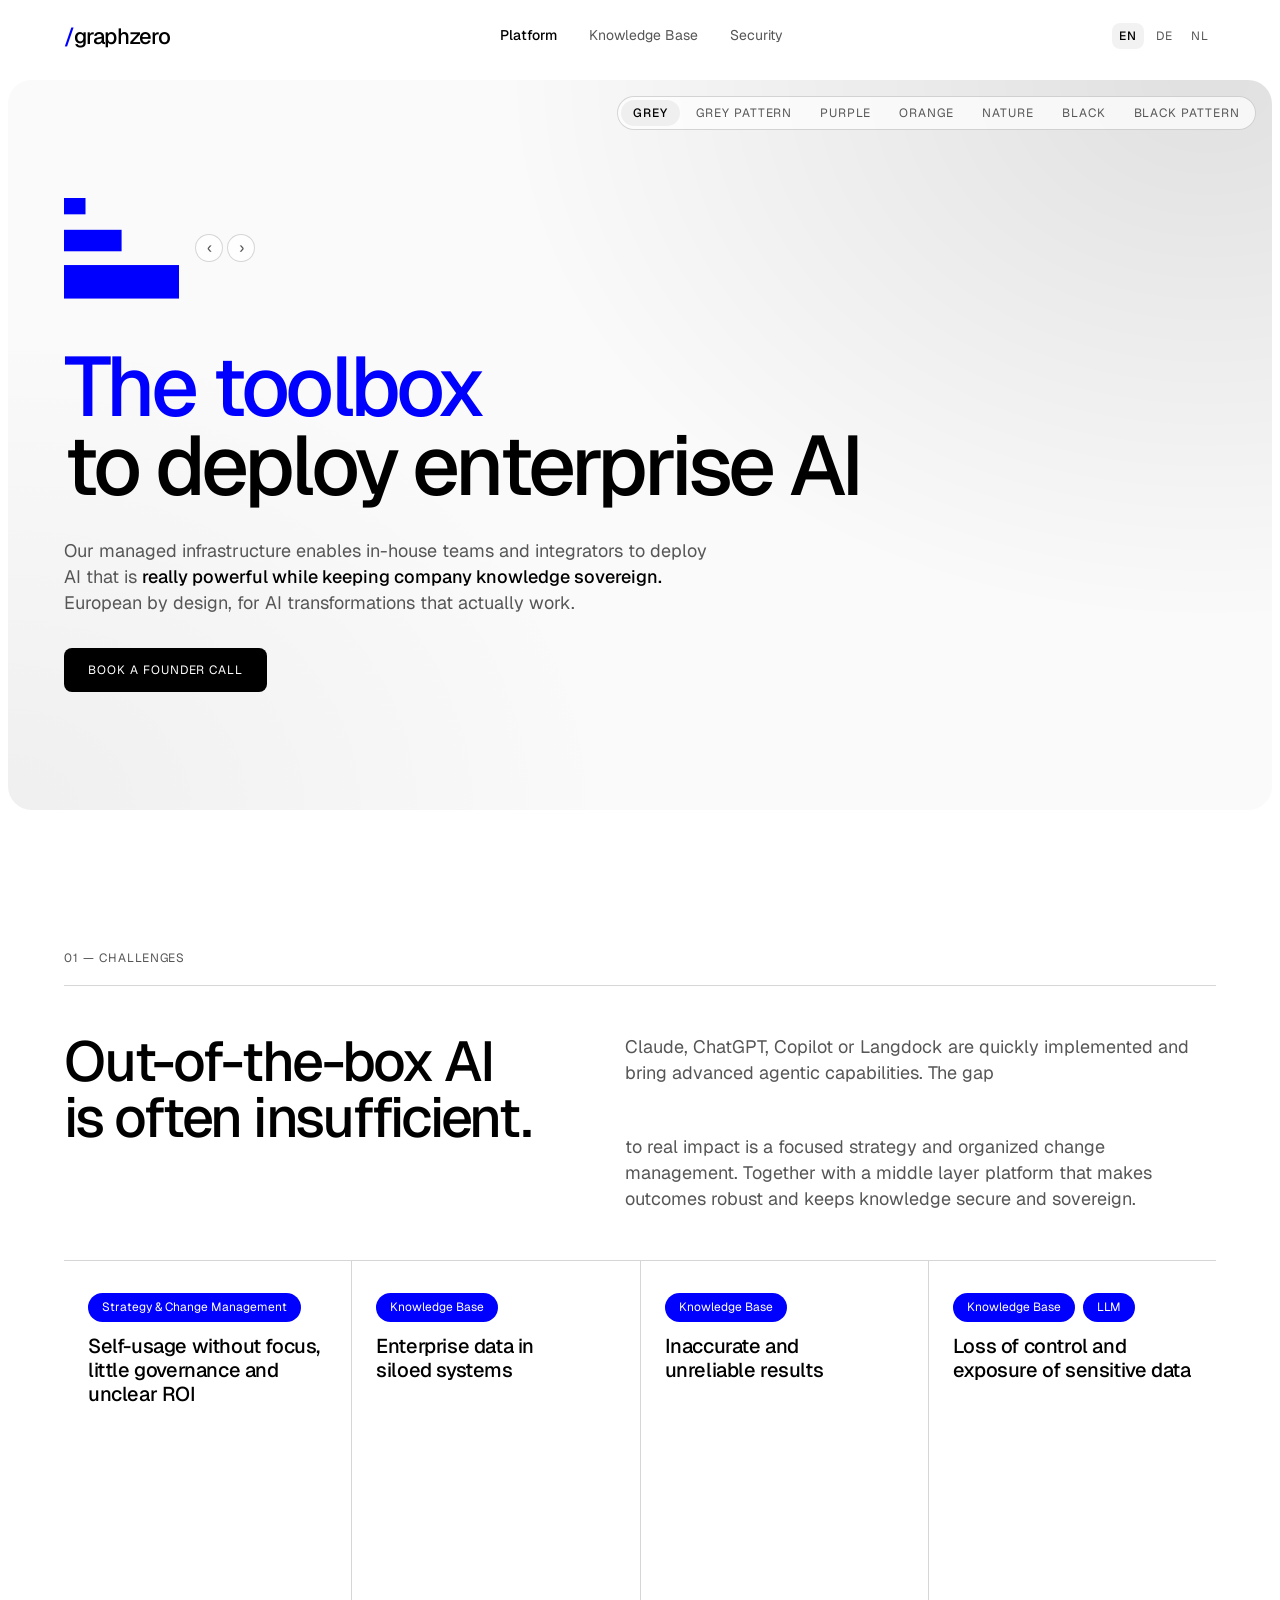
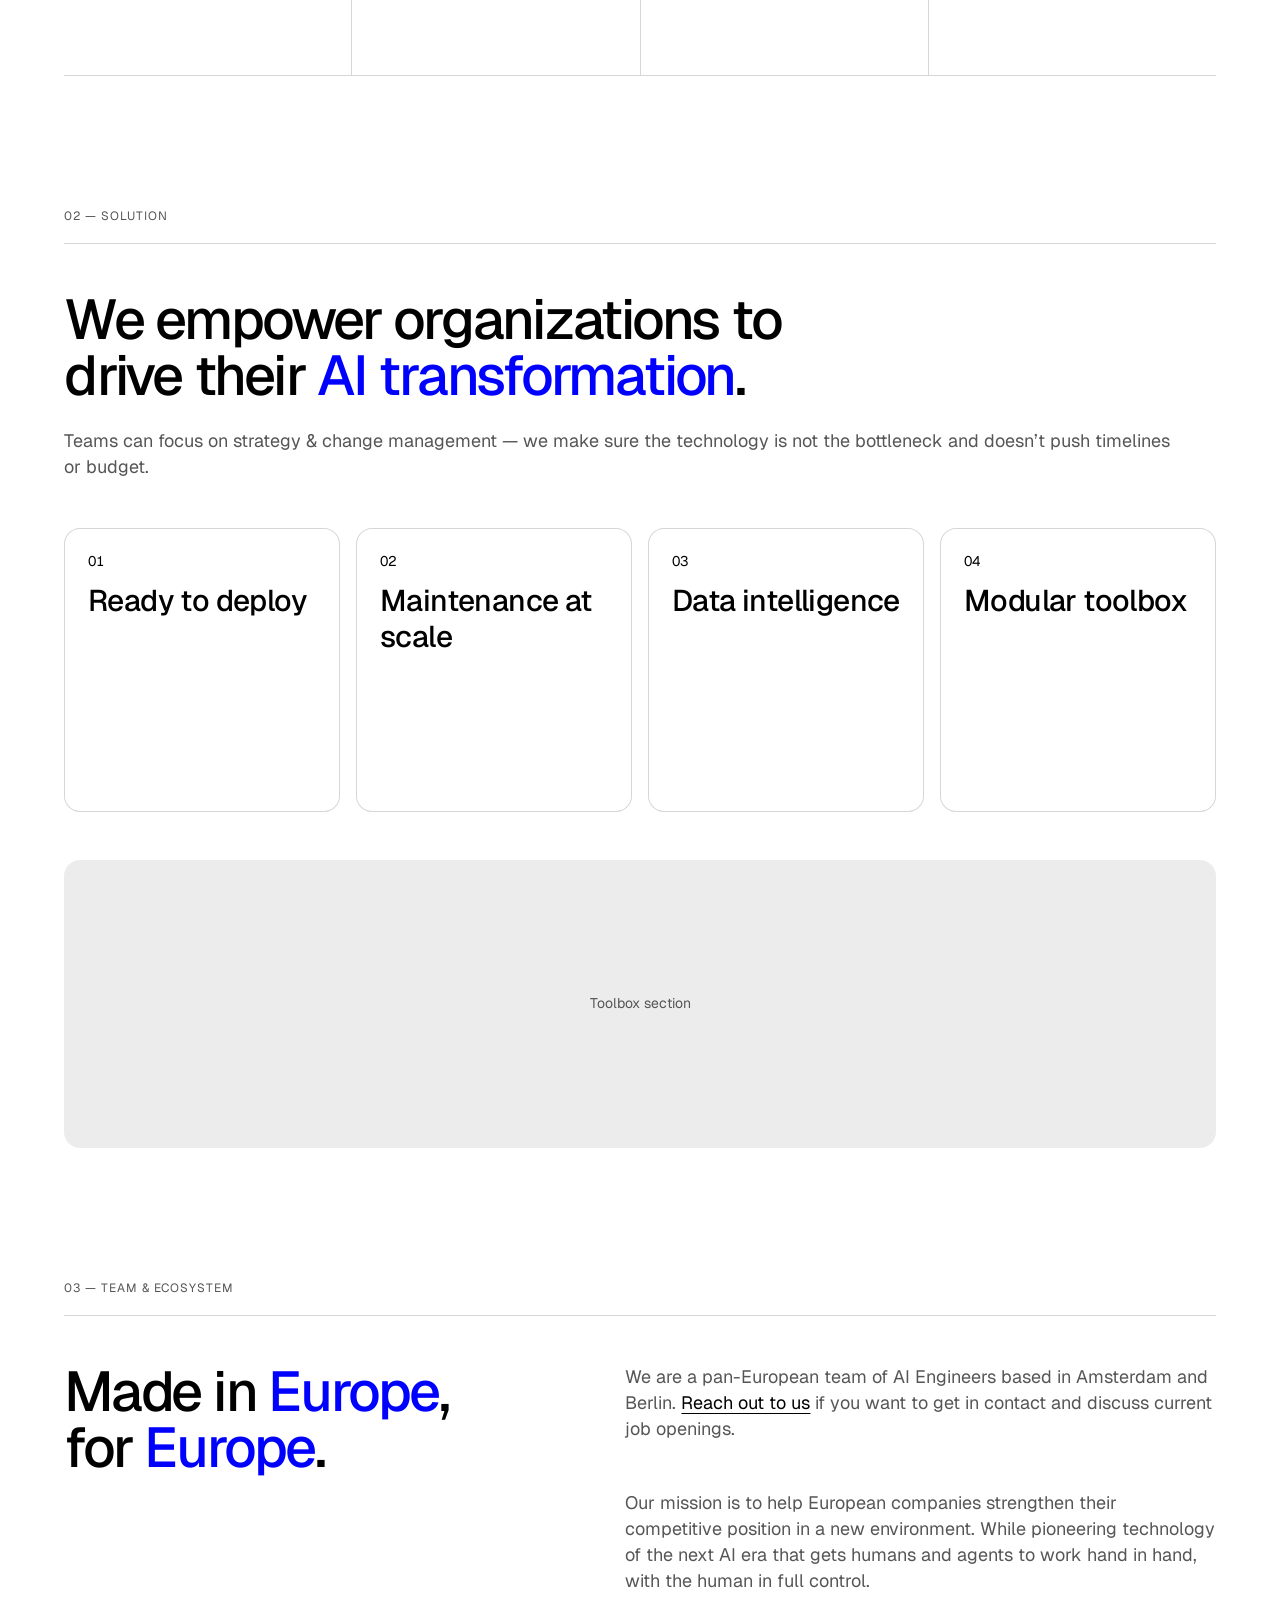
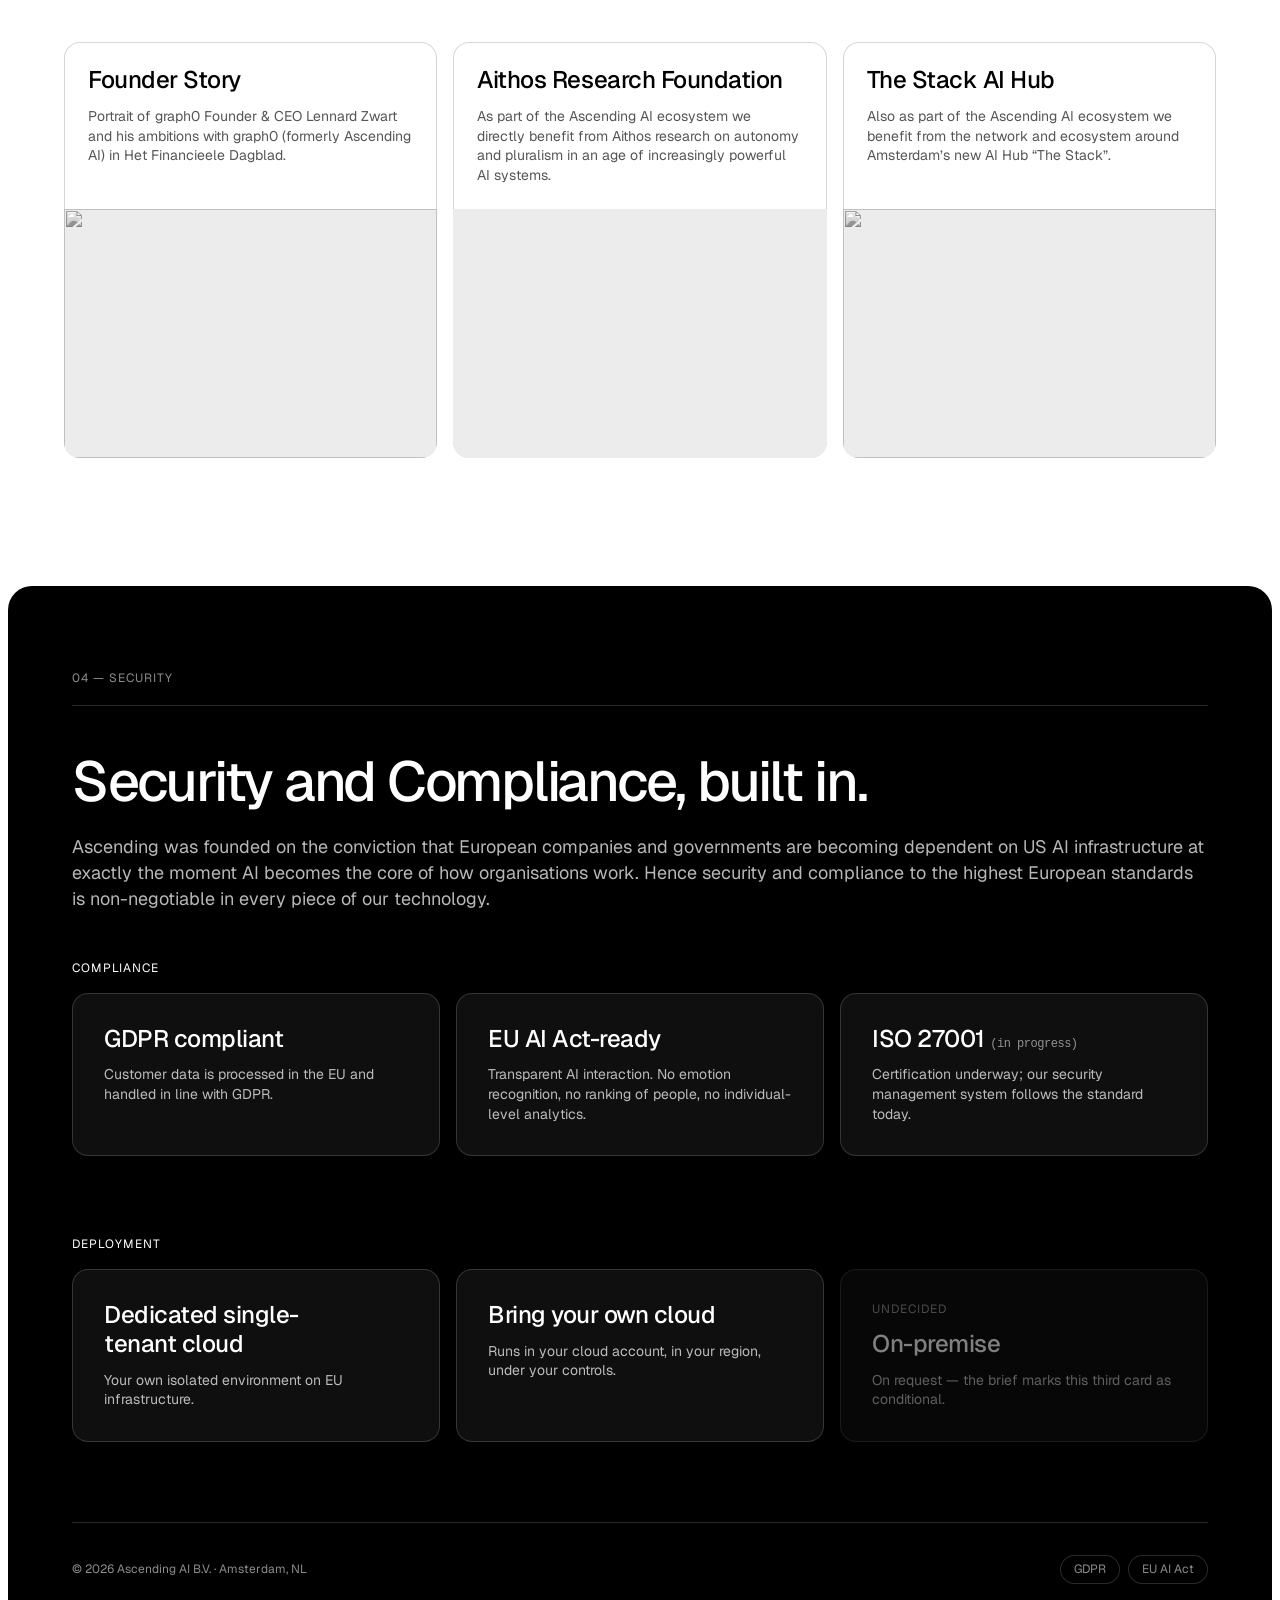
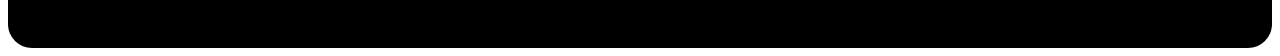
==== commit 1e278686: "Reword the 02 heading to lead with the subject Co-Authored-By: Claude Opus 5 <noreply@anthropic.com>" ====
--- a/index.html
+++ b/index.html
@@ -17,7 +17,7 @@
      because nothing here edits it. -->
 <link rel="stylesheet" href="https://fonts.googleapis.com/css2?family=Geist:wght@400;500;700&amp;display=swap">
 <link rel="stylesheet" href="assets/design-system/styles.css">
-<link rel="stylesheet" href="assets/site.css?v=88">
+<link rel="stylesheet" href="assets/site.css?v=90">
 <link rel="icon" href="assets/graph0-mark.svg" type="image/svg+xml">
 </head>
 <body data-surface="light">
@@ -95,8 +95,8 @@
              accent, which means it only appears on the two grey grounds — on
              the others there is no accent for it to be. -->
         <!-- Two marks under comparison. Same 134x117 box and the same solid
-             blocks, built two ways: stacked bars that widen, and a diagonal
-             stair that echoes the slash in the wordmark. The arrows are
+             blocks, built two ways: bars that widen down the stack, and bars
+             held to one width that thicken instead. The arrows are
              scaffolding for the decision — drop them, the second <svg> and the
              .hero__marks rules once one wins. -->
         <div class="hero__marks" data-mark-switch>
@@ -108,12 +108,12 @@
               <rect x="0" y="37" width="67" height="25"/>
               <rect x="0" y="78" width="134" height="39"/>
             </svg>
-            <svg class="hero__mark" data-mark="stair" viewBox="0 0 134 117"
-                 width="134" height="117" aria-hidden="true" focusable="false"
+            <svg class="hero__mark" data-mark="rules" viewBox="0 0 134 128"
+                 width="134" height="128" aria-hidden="true" focusable="false"
                  xmlns="http://www.w3.org/2000/svg">
-              <rect x="0" y="78" width="39" height="39"/>
-              <rect x="47" y="39" width="39" height="39"/>
-              <rect x="95" y="0" width="39" height="39"/>
+              <rect x="0" y="0" width="134" height="27"/>
+              <rect x="0" y="40" width="134" height="27"/>
+              <rect x="0" y="80" width="134" height="48"/>
             </svg>
           </div>
           <div class="hero__mark-nav">
@@ -191,7 +191,7 @@
     <section class="wrap sec" id="solution">
       <span class="eyebrow">02 — Solution</span>
       <hr class="rule">
-      <h2 class="h2 sec-head">Empowering organizations to drive their <span class="hl">AI transformation</span>.</h2>
+      <h2 class="h2 sec-head">We empower organizations to drive their <span class="hl">AI transformation</span>.</h2>
       <p class="lead sec-head__lead sec-head__lead--full">Teams can focus on strategy &amp; change management — we make sure the technology is not the bottleneck and doesn’t push timelines or budget.</p>
 
       <div class="grid-4" style="margin-top:var(--space-12)">
@@ -336,6 +336,6 @@
 
 </div>
 
-<script src="assets/site.js?v=88" defer></script>
+<script src="assets/site.js?v=90" defer></script>
 </body>
 </html>
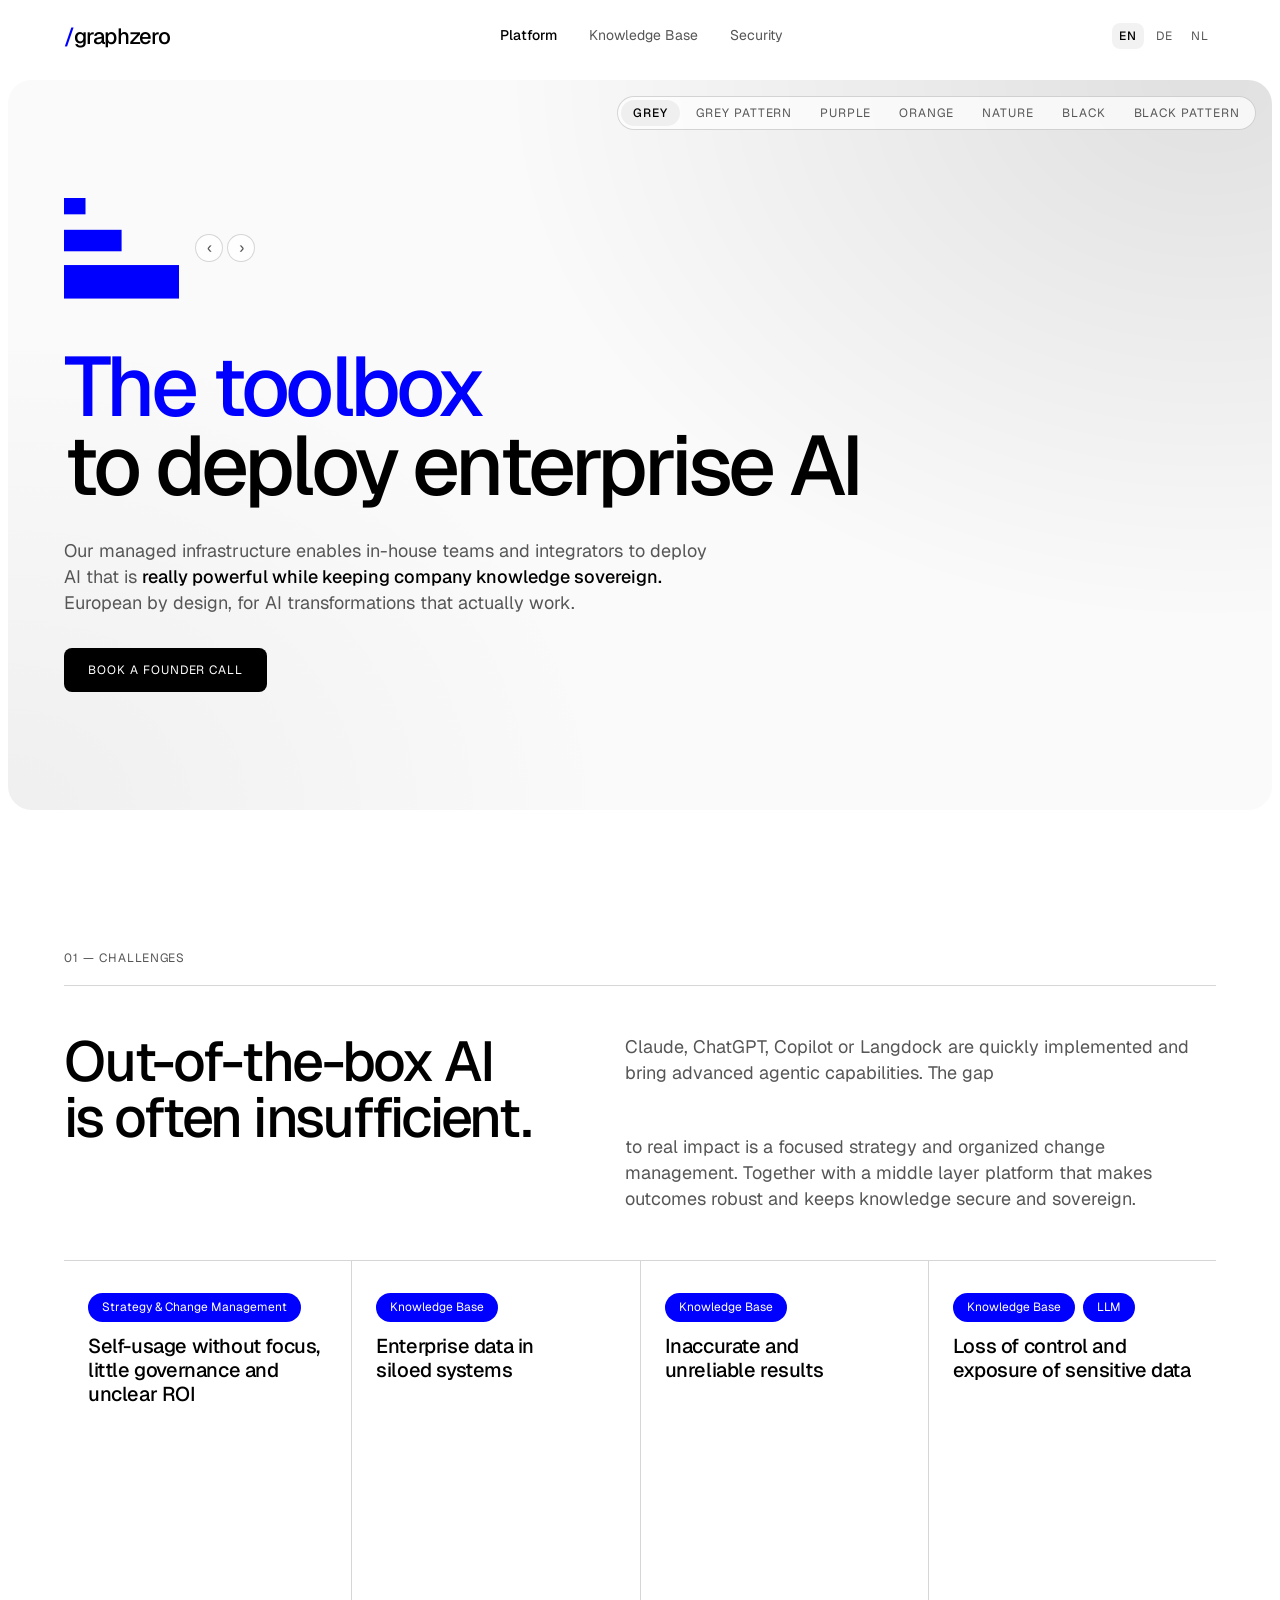
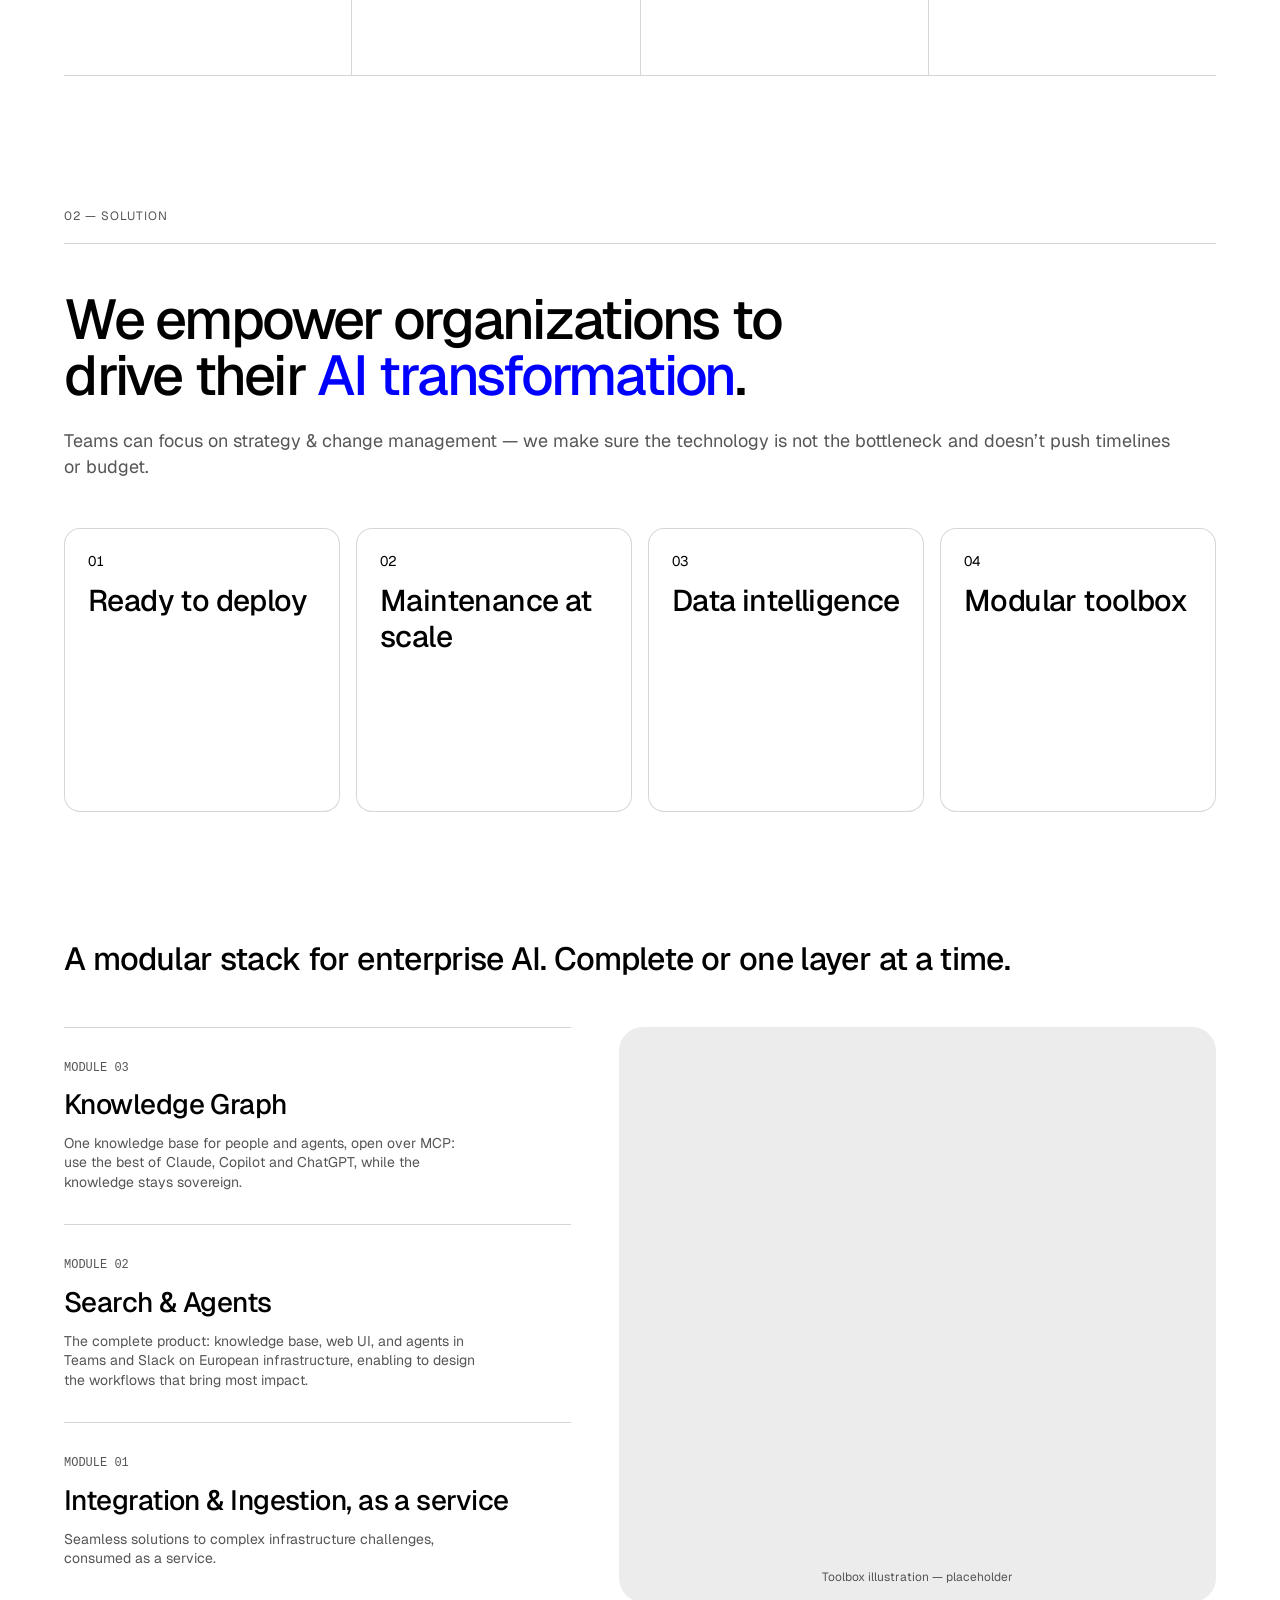
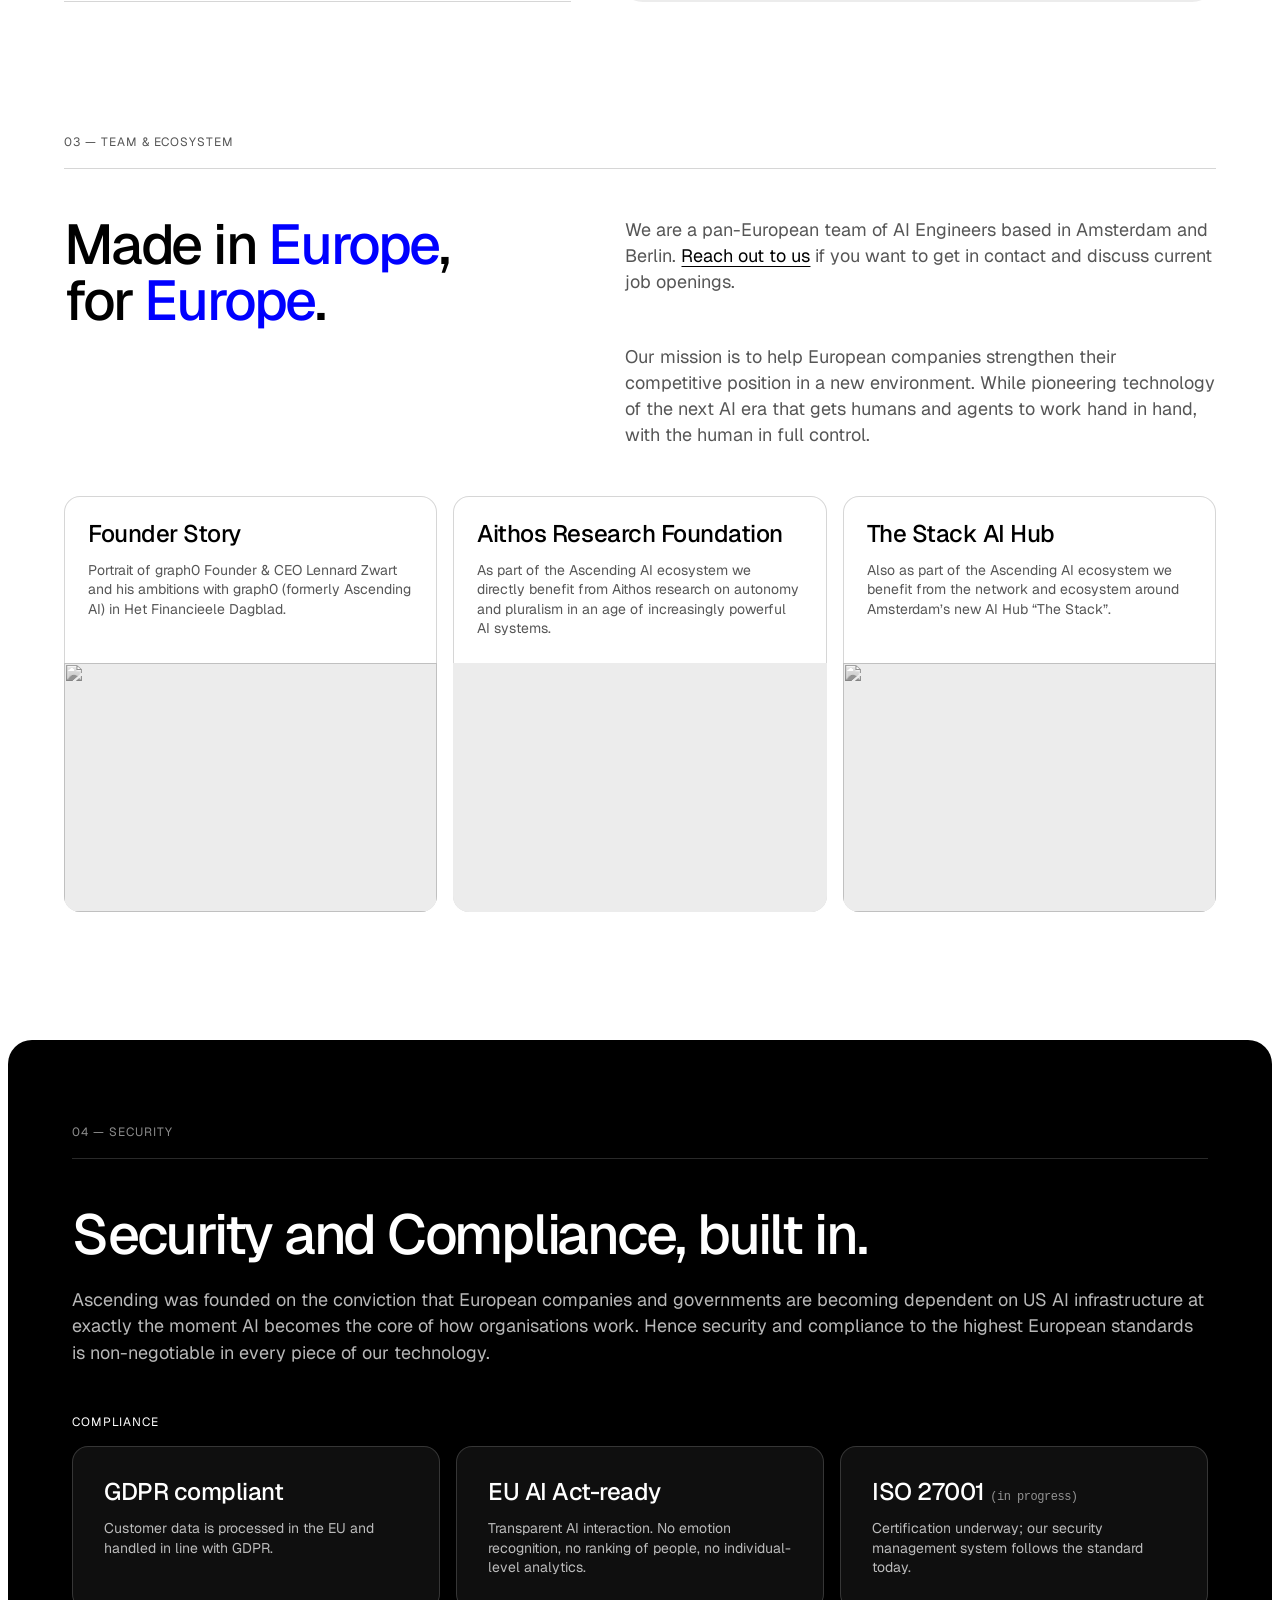
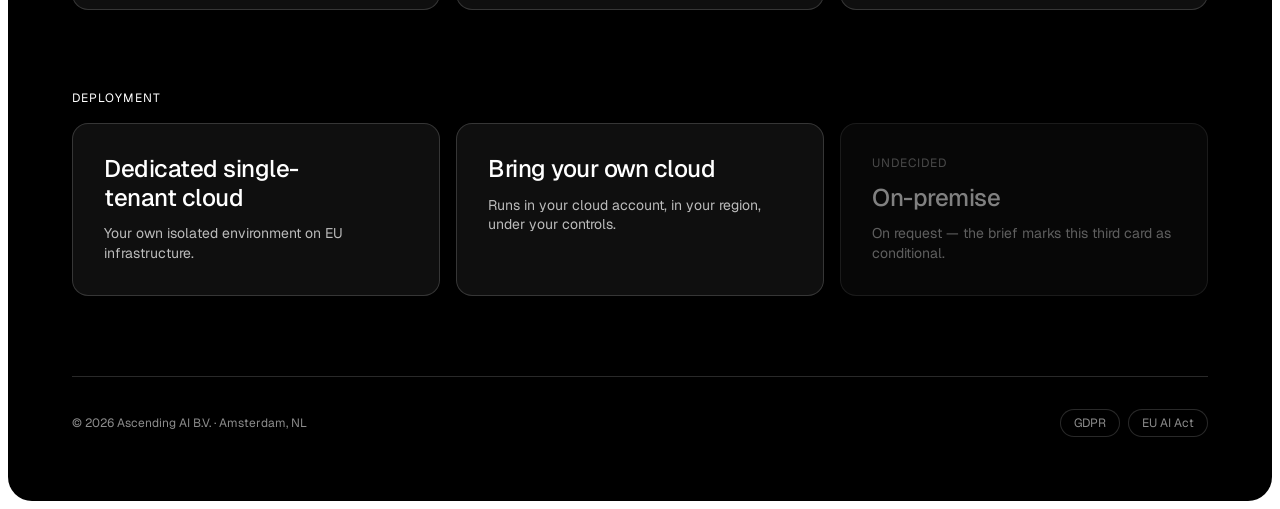
==== commit bb045d14: "Replace the toolbox placeholder with the modular-stack showcase Co-Authored-By: Claude Opus 5 <norep" ====
--- a/index.html
+++ b/index.html
@@ -17,7 +17,7 @@
      because nothing here edits it. -->
 <link rel="stylesheet" href="https://fonts.googleapis.com/css2?family=Geist:wght@400;500;700&amp;display=swap">
 <link rel="stylesheet" href="assets/design-system/styles.css">
-<link rel="stylesheet" href="assets/site.css?v=90">
+<link rel="stylesheet" href="assets/site.css?v=91">
 <link rel="icon" href="assets/graph0-mark.svg" type="image/svg+xml">
 </head>
 <body data-surface="light">
@@ -217,7 +217,33 @@
         </article>
       </div>
 
-      <div class="placeholder" style="margin-top:var(--space-12)">Toolbox section</div>
+      <h3 class="h3-fixed showcase__head" style="padding-top:var(--section-lg)">A modular stack for enterprise AI. Complete or one layer at a time.</h3>
+
+      <div class="showcase">
+        <div class="showcase__text">
+          <div class="showcase__list">
+            <div class="showcase__item">
+              <span class="showcase__num">Module 03</span>
+              <h4 class="showcase__title">Knowledge Graph</h4>
+              <p class="small showcase__body">One knowledge base for people and agents, open over MCP: use the best of Claude, Copilot and ChatGPT, while the knowledge stays sovereign.</p>
+            </div>
+            <div class="showcase__item">
+              <span class="showcase__num">Module 02</span>
+              <h4 class="showcase__title">Search &amp; Agents</h4>
+              <p class="small showcase__body">The complete product: knowledge base, web UI, and agents in Teams and Slack on European infrastructure, enabling to design the workflows that bring most impact.</p>
+            </div>
+            <div class="showcase__item">
+              <span class="showcase__num">Module 01</span>
+              <h4 class="showcase__title">Integration &amp; Ingestion, as a service</h4>
+              <p class="small showcase__body">Seamless solutions to complex infrastructure challenges, consumed as a service.</p>
+            </div>
+          </div>
+        </div>
+
+        <figure class="showcase__visual">
+          <figcaption class="showcase__caption">Toolbox illustration &mdash; placeholder</figcaption>
+        </figure>
+      </div>
     </section>
 
     <!-- 03 — TEAM & ECOSYSTEM. -->
@@ -336,6 +362,6 @@
 
 </div>
 
-<script src="assets/site.js?v=90" defer></script>
+<script src="assets/site.js?v=91" defer></script>
 </body>
 </html>
--- a/assets/site.css
+++ b/assets/site.css
@@ -1501,6 +1501,67 @@
 /* Space held for something not built yet. Same flat grey the knowledge-base
    panel uses for its media slot, labelled so it reads as reserved rather than
    as a component that failed to load. */
+/* --------------------------------------------------------------------------
+   Showcase — modules read down the left, one visual holds the right.
+
+   No cards here: the items are separated by hairlines only, which is what lets
+   three long descriptions sit in a column without turning into a wall of
+   boxes. The visual stretches to the height of the list rather than sitting at
+   a fixed size, so the two columns finish together whatever the copy does.
+   -------------------------------------------------------------------------- */
+.showcase { display: grid; gap: var(--space-12); align-items: stretch; }
+@media (min-width: 900px) {
+  .showcase { grid-template-columns: 0.85fr 1fr; }
+}
+.showcase__text { display: grid; align-content: start; }
+
+/* The head sits above both columns rather than over the left one, so it runs
+   the container width on one line — and the two columns below start level,
+   which takes a heading's worth of height out of the visual. */
+.showcase__head { margin-bottom: var(--space-12); }
+.showcase__list { margin-top: 0; }
+
+.showcase__item {
+  display: grid;
+  gap: var(--space-3);
+  padding-block: var(--space-8);
+  border-top: 1px solid var(--line);
+}
+.showcase__item:last-child { border-bottom: 1px solid var(--line); }
+
+.showcase__num {
+  font-family: var(--font-mono);
+  font-size: var(--fs-tiny);
+  line-height: var(--lh-body);
+  text-transform: uppercase;
+  color: var(--meta);
+}
+.showcase__title {
+  font-size: clamp(1.375rem, 0.8vw + 1.1rem, 1.75rem);
+  line-height: var(--lh-h3);
+  letter-spacing: var(--tracking-h3);
+  font-weight: var(--weight-heading);
+  color: var(--heading);
+  text-wrap: pretty;
+}
+.showcase__body { max-width: 46ch; color: var(--body); }
+
+.showcase__visual {
+  position: relative;
+  min-height: 32rem;
+  border-radius: var(--radius-lg);
+  background: #ececec;
+  overflow: hidden;
+}
+.showcase__caption {
+  position: absolute;
+  inset-inline: 0;
+  bottom: var(--space-4);
+  text-align: center;
+  font-size: var(--fs-tiny);
+  color: var(--meta);
+}
+
 .placeholder {
   display: grid;
   place-items: center;
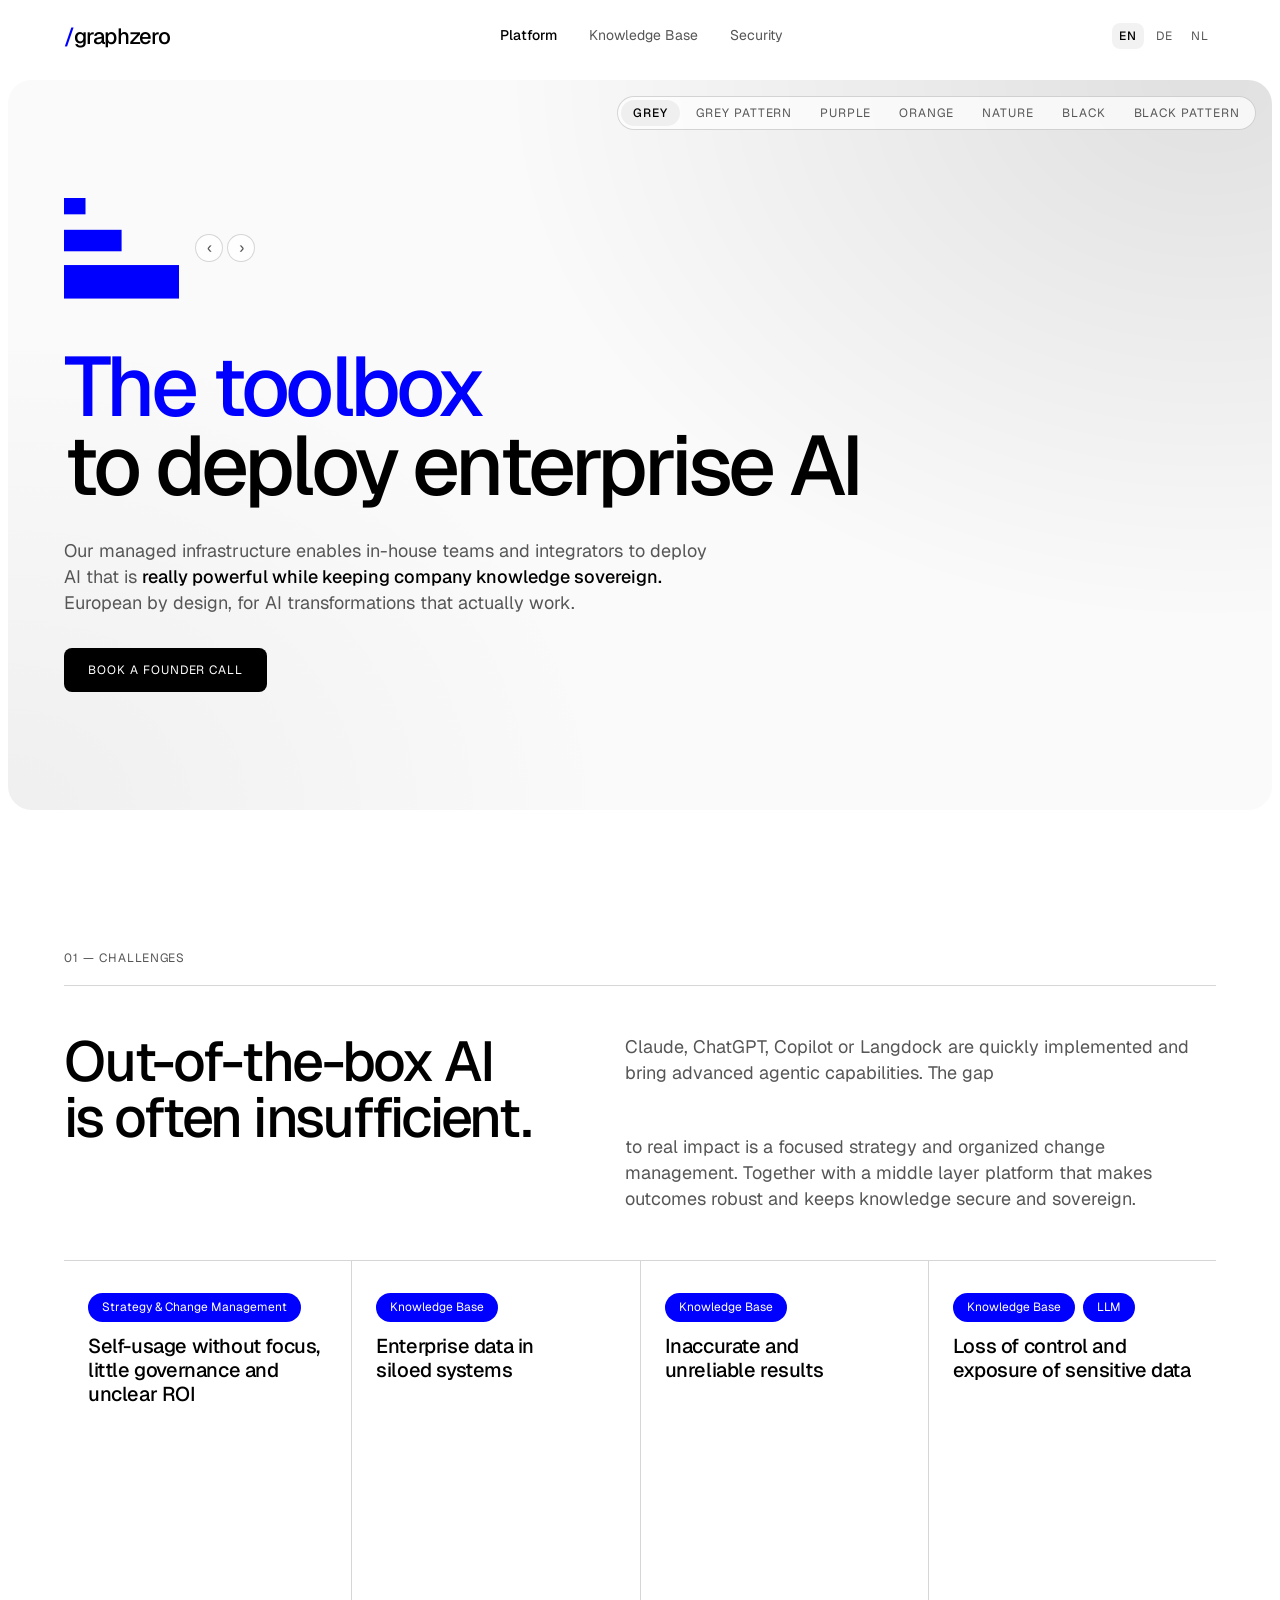
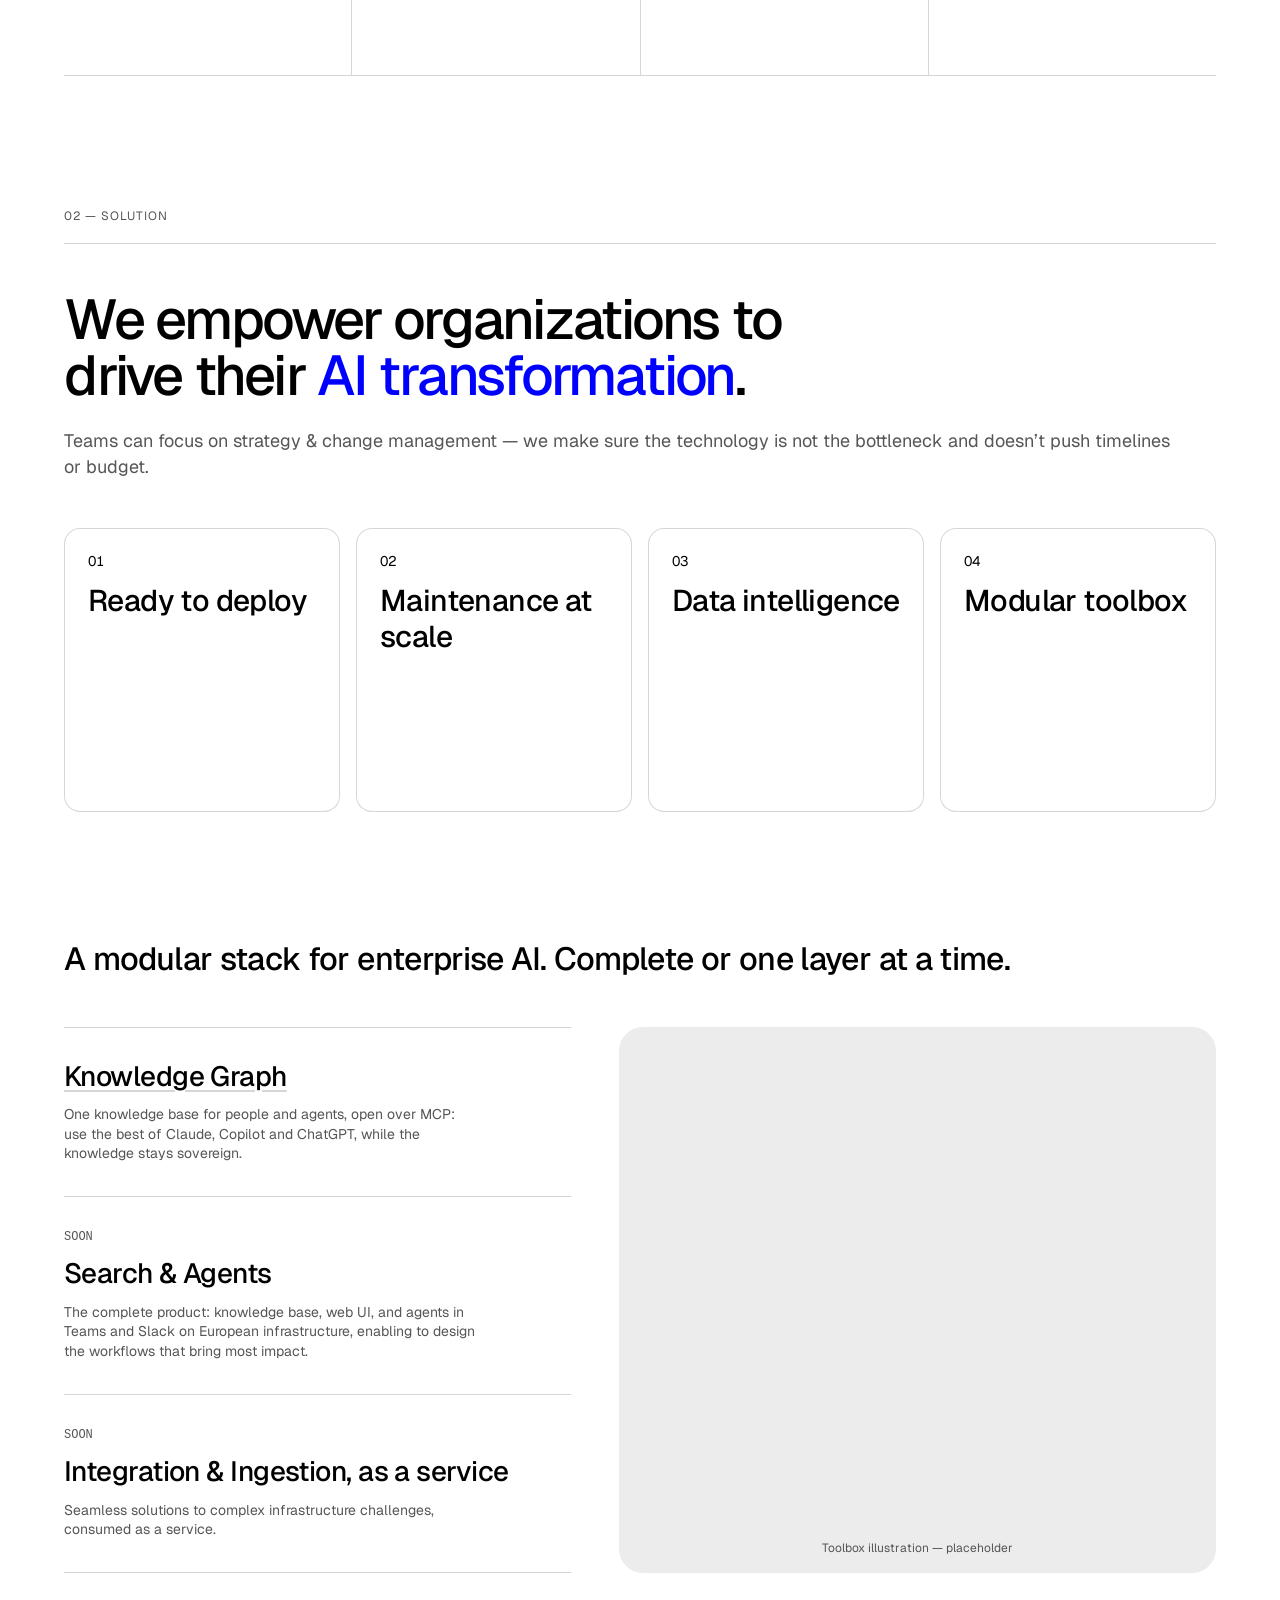
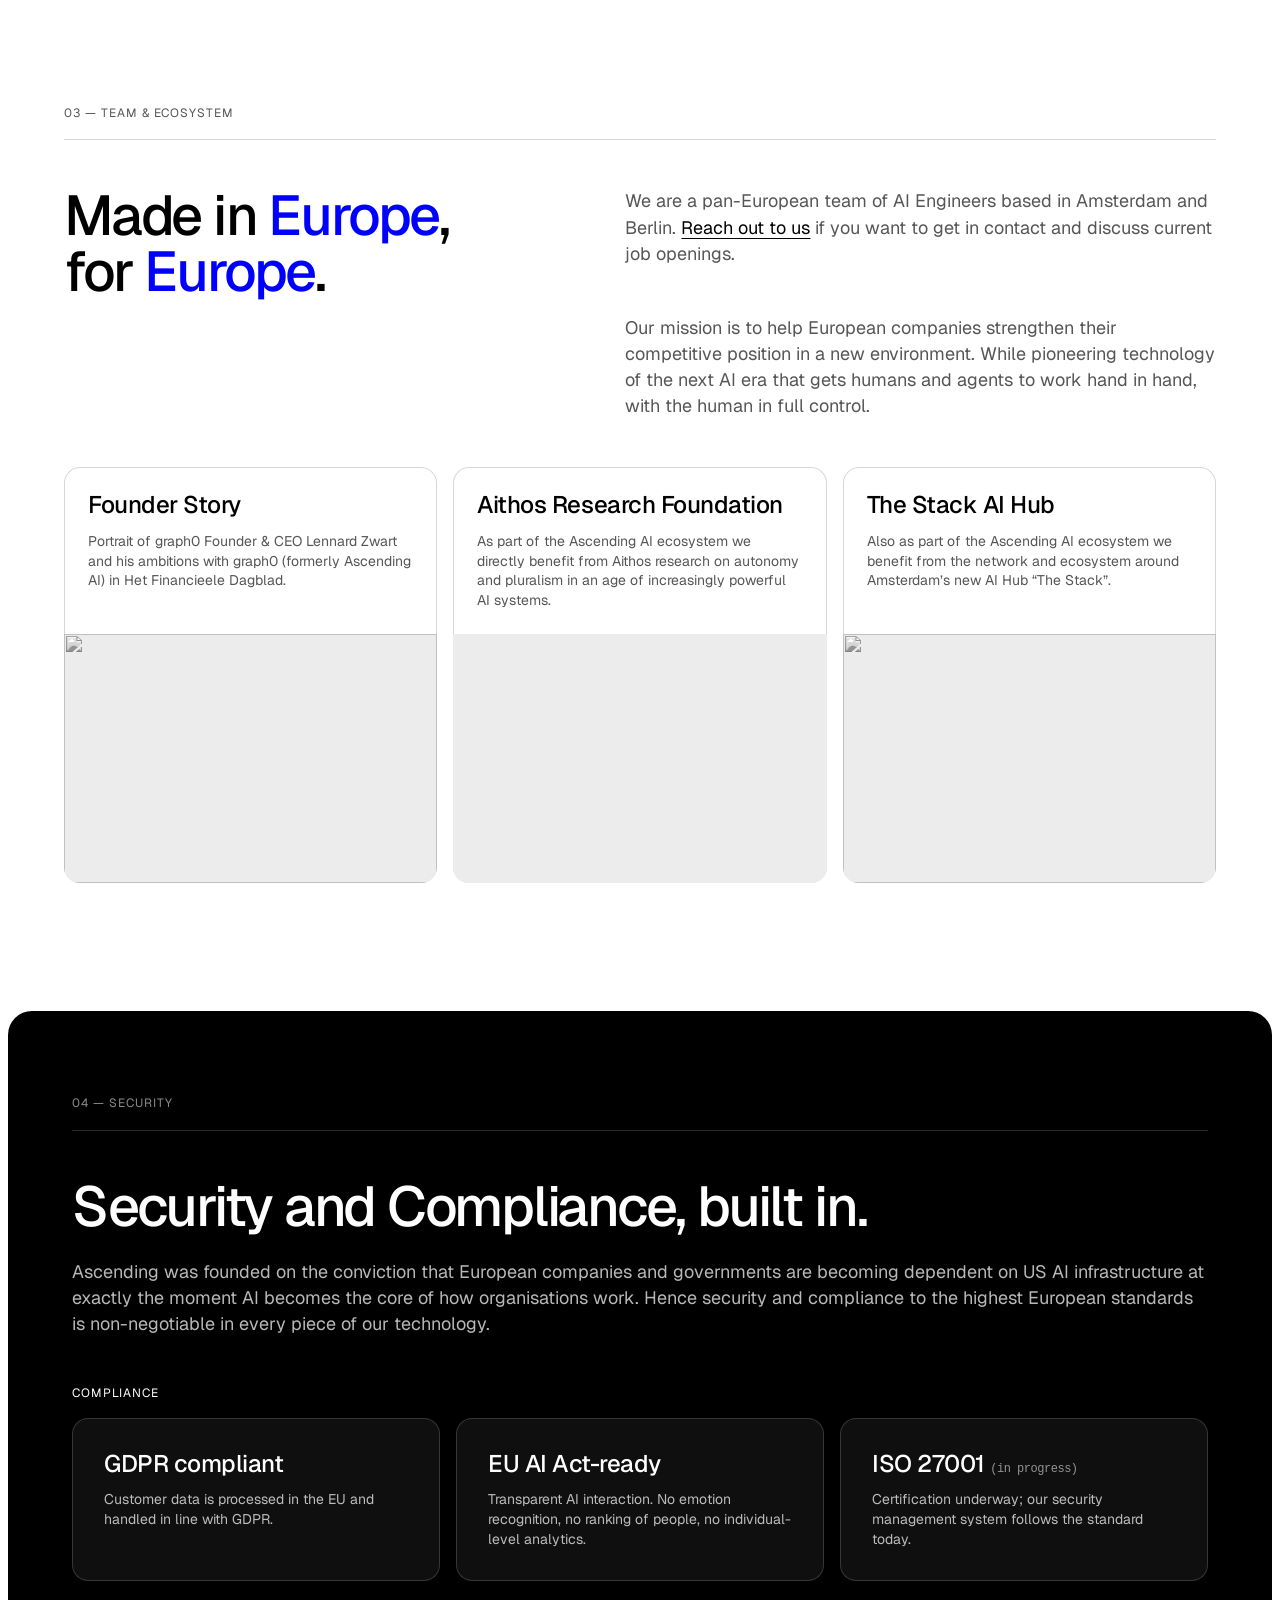
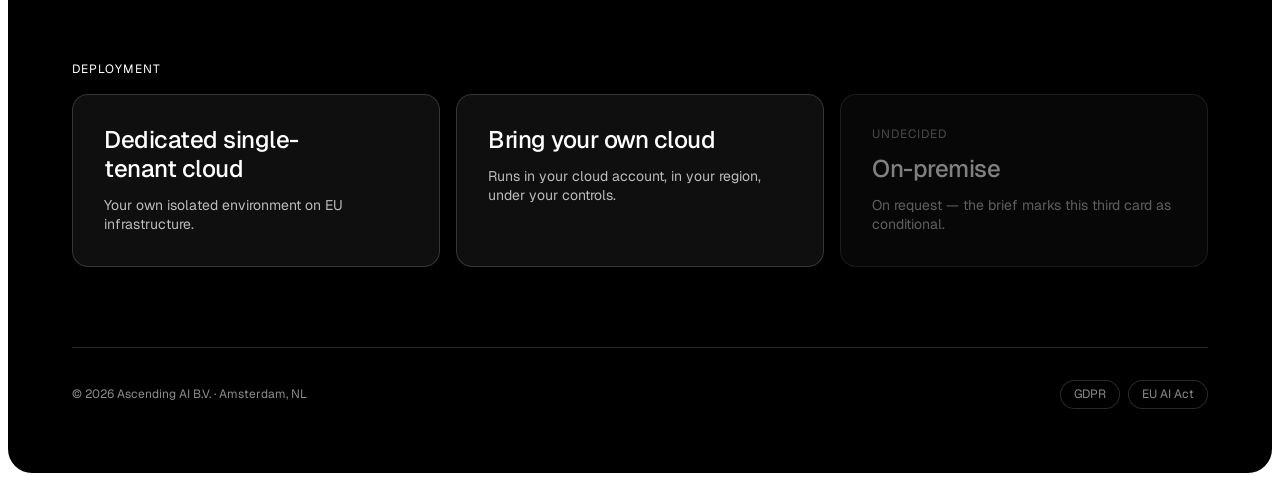
==== commit 1f525d94: "Link the Knowledge Graph module and mark the other two Soon Co-Authored-By: Claude Opus 5 <noreply@a" ====
--- a/index.html
+++ b/index.html
@@ -17,7 +17,7 @@
      because nothing here edits it. -->
 <link rel="stylesheet" href="https://fonts.googleapis.com/css2?family=Geist:wght@400;500;700&amp;display=swap">
 <link rel="stylesheet" href="assets/design-system/styles.css">
-<link rel="stylesheet" href="assets/site.css?v=91">
+<link rel="stylesheet" href="assets/site.css?v=92">
 <link rel="icon" href="assets/graph0-mark.svg" type="image/svg+xml">
 </head>
 <body data-surface="light">
@@ -223,17 +223,16 @@
         <div class="showcase__text">
           <div class="showcase__list">
             <div class="showcase__item">
-              <span class="showcase__num">Module 03</span>
-              <h4 class="showcase__title">Knowledge Graph</h4>
+              <h4 class="showcase__title"><a class="showcase__link" href="knowledge-base.html">Knowledge Graph</a></h4>
               <p class="small showcase__body">One knowledge base for people and agents, open over MCP: use the best of Claude, Copilot and ChatGPT, while the knowledge stays sovereign.</p>
             </div>
             <div class="showcase__item">
-              <span class="showcase__num">Module 02</span>
+              <span class="showcase__num">Soon</span>
               <h4 class="showcase__title">Search &amp; Agents</h4>
               <p class="small showcase__body">The complete product: knowledge base, web UI, and agents in Teams and Slack on European infrastructure, enabling to design the workflows that bring most impact.</p>
             </div>
             <div class="showcase__item">
-              <span class="showcase__num">Module 01</span>
+              <span class="showcase__num">Soon</span>
               <h4 class="showcase__title">Integration &amp; Ingestion, as a service</h4>
               <p class="small showcase__body">Seamless solutions to complex infrastructure challenges, consumed as a service.</p>
             </div>
@@ -362,6 +361,6 @@
 
 </div>
 
-<script src="assets/site.js?v=91" defer></script>
+<script src="assets/site.js?v=92" defer></script>
 </body>
 </html>
--- a/assets/site.css
+++ b/assets/site.css
@@ -1543,6 +1543,21 @@
   font-weight: var(--weight-heading);
   color: var(--heading);
   text-wrap: pretty;
+}
+/* One of the three modules is shipping and links out; the other two are only
+   labelled. The underline sits on the title rather than a "read more" line
+   under it, so the heading is the target and the difference between a live
+   module and a coming one is visible without reading the label. */
+.showcase__link {
+  color: inherit;
+  text-decoration: underline;
+  text-decoration-color: var(--line);
+  text-decoration-thickness: 2px;
+  text-underline-offset: 0.16em;
+  transition: text-decoration-color var(--dur-fast) var(--ease);
+}
+.showcase__link:hover, .showcase__link:focus-visible {
+  text-decoration-color: currentColor;
 }
 .showcase__body { max-width: 46ch; color: var(--body); }
 
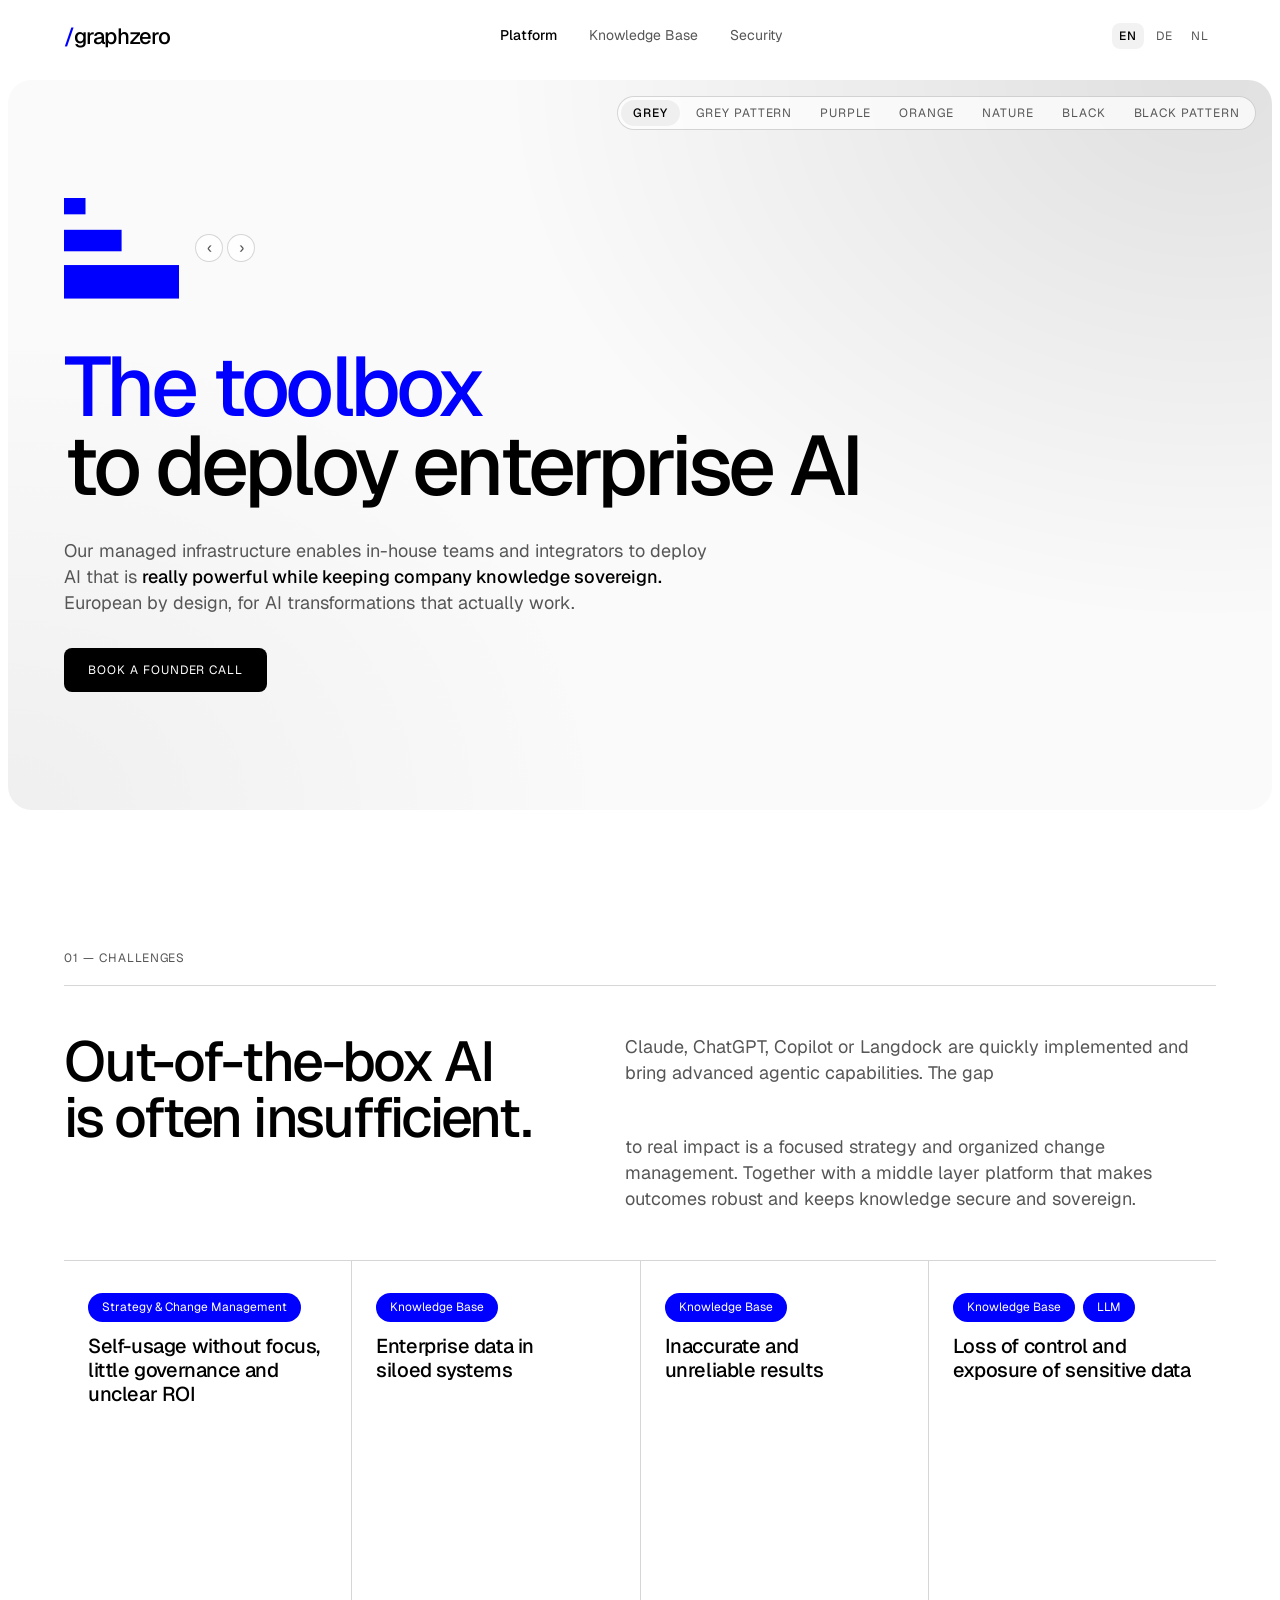
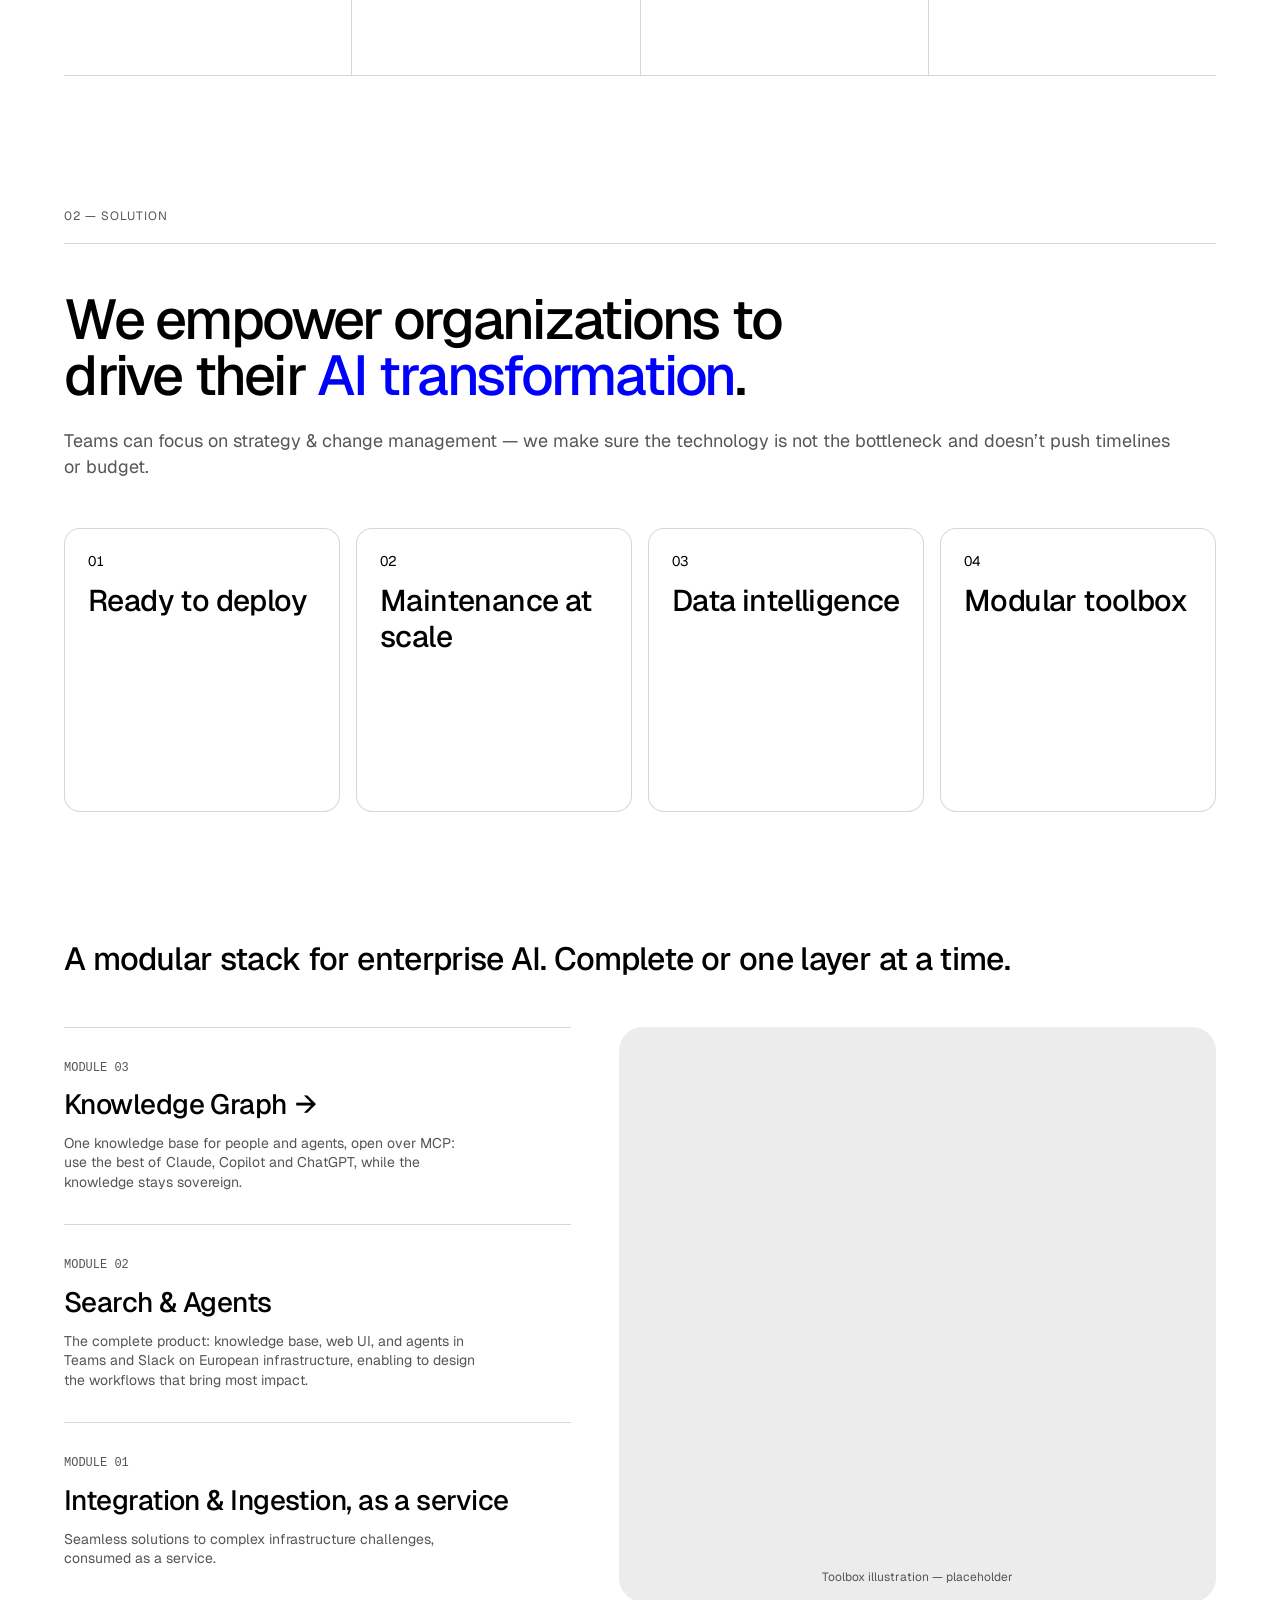
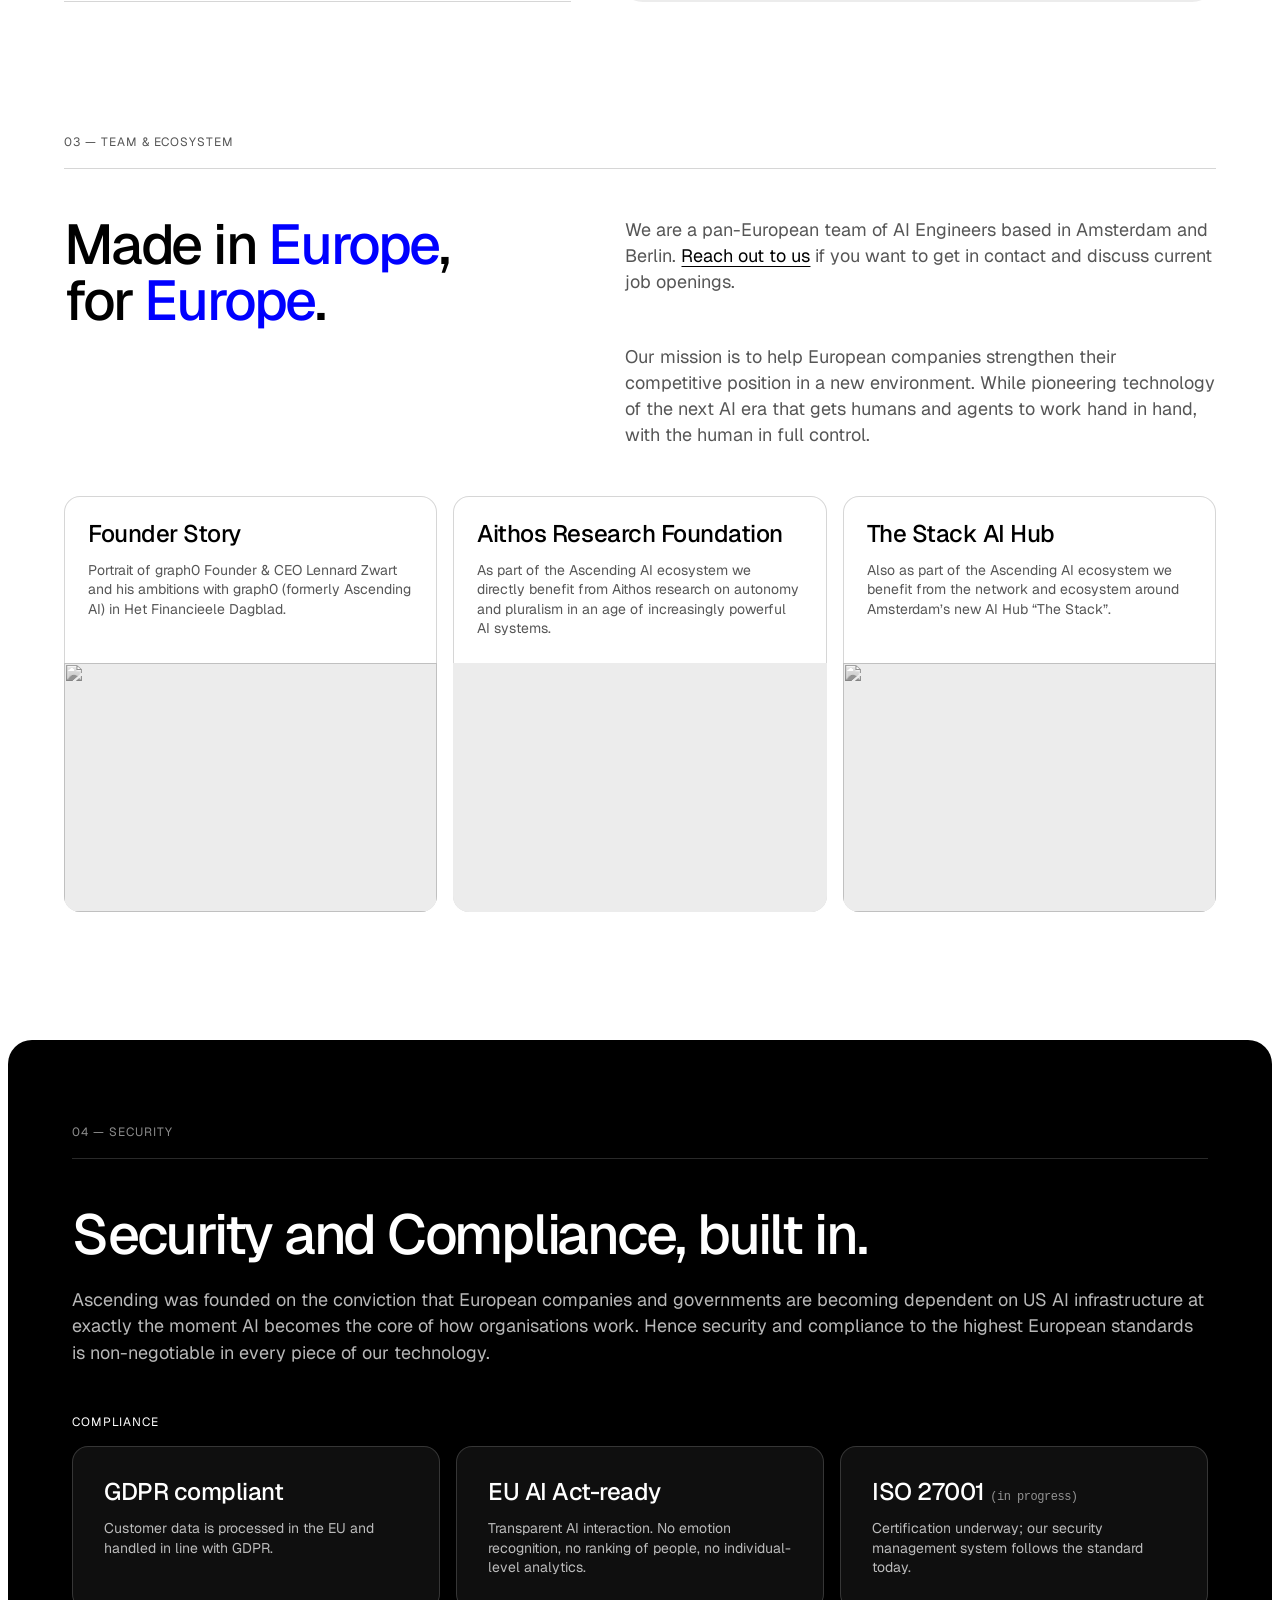
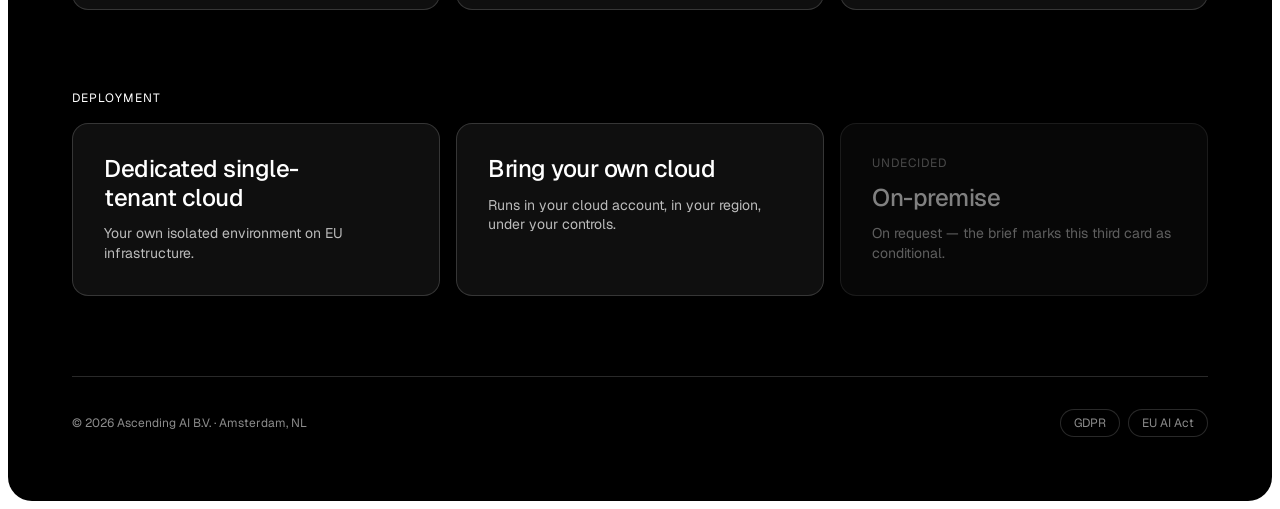
==== commit cb01cddd: "Restore the module labels; give the Knowledge Graph link an arrow Co-Authored-By: Claude Opus 5 <nor" ====
--- a/index.html
+++ b/index.html
@@ -17,7 +17,7 @@
      because nothing here edits it. -->
 <link rel="stylesheet" href="https://fonts.googleapis.com/css2?family=Geist:wght@400;500;700&amp;display=swap">
 <link rel="stylesheet" href="assets/design-system/styles.css">
-<link rel="stylesheet" href="assets/site.css?v=92">
+<link rel="stylesheet" href="assets/site.css?v=93">
 <link rel="icon" href="assets/graph0-mark.svg" type="image/svg+xml">
 </head>
 <body data-surface="light">
@@ -223,16 +223,17 @@
         <div class="showcase__text">
           <div class="showcase__list">
             <div class="showcase__item">
+              <span class="showcase__num">Module 03</span>
               <h4 class="showcase__title"><a class="showcase__link" href="knowledge-base.html">Knowledge Graph</a></h4>
               <p class="small showcase__body">One knowledge base for people and agents, open over MCP: use the best of Claude, Copilot and ChatGPT, while the knowledge stays sovereign.</p>
             </div>
             <div class="showcase__item">
-              <span class="showcase__num">Soon</span>
+              <span class="showcase__num">Module 02</span>
               <h4 class="showcase__title">Search &amp; Agents</h4>
               <p class="small showcase__body">The complete product: knowledge base, web UI, and agents in Teams and Slack on European infrastructure, enabling to design the workflows that bring most impact.</p>
             </div>
             <div class="showcase__item">
-              <span class="showcase__num">Soon</span>
+              <span class="showcase__num">Module 01</span>
               <h4 class="showcase__title">Integration &amp; Ingestion, as a service</h4>
               <p class="small showcase__body">Seamless solutions to complex infrastructure challenges, consumed as a service.</p>
             </div>
@@ -361,6 +362,6 @@
 
 </div>
 
-<script src="assets/site.js?v=92" defer></script>
+<script src="assets/site.js?v=93" defer></script>
 </body>
 </html>
--- a/assets/site.css
+++ b/assets/site.css
@@ -1544,20 +1544,35 @@
   color: var(--heading);
   text-wrap: pretty;
 }
-/* One of the three modules is shipping and links out; the other two are only
-   labelled. The underline sits on the title rather than a "read more" line
-   under it, so the heading is the target and the difference between a live
-   module and a coming one is visible without reading the label. */
+/* One of the three modules is shipping and links out. The arrow carries the
+   affordance so the heading can stay a clean line of type at rest; the
+   underline is drawn in only under the pointer. Underline rather than a
+   border, so it follows the words if the title ever wraps. */
 .showcase__link {
   color: inherit;
   text-decoration: underline;
-  text-decoration-color: var(--line);
-  text-decoration-thickness: 2px;
-  text-underline-offset: 0.16em;
-  transition: text-decoration-color var(--dur-fast) var(--ease);
-}
-.showcase__link:hover, .showcase__link:focus-visible {
-  text-decoration-color: currentColor;
+  text-decoration-color: transparent;
+  text-decoration-thickness: 1px;
+  text-underline-offset: 0.18em;
+  transition: text-decoration-color var(--dur) var(--ease), color var(--dur) var(--ease);
+}
+/* Kept out of the underline and off the line box: inline-block so it can move,
+   and its own margin so the arrow never picks up the rule under the words. */
+.showcase__link::after {
+  content: "\2192";
+  display: inline-block;
+  margin-left: 0.3em;
+  text-decoration: none;
+  transition: transform var(--dur) var(--ease);
+}
+.showcase__link:hover, .showcase__link:focus-visible { color: var(--hl, inherit); }
+.showcase__link:hover { text-decoration-color: currentColor; }
+.showcase__link:hover::after, .showcase__link:focus-visible::after {
+  transform: translateX(0.2em);
+}
+@media (prefers-reduced-motion: reduce) {
+  .showcase__link::after { transition: none; }
+  .showcase__link:hover::after, .showcase__link:focus-visible::after { transform: none; }
 }
 .showcase__body { max-width: 46ch; color: var(--body); }
 
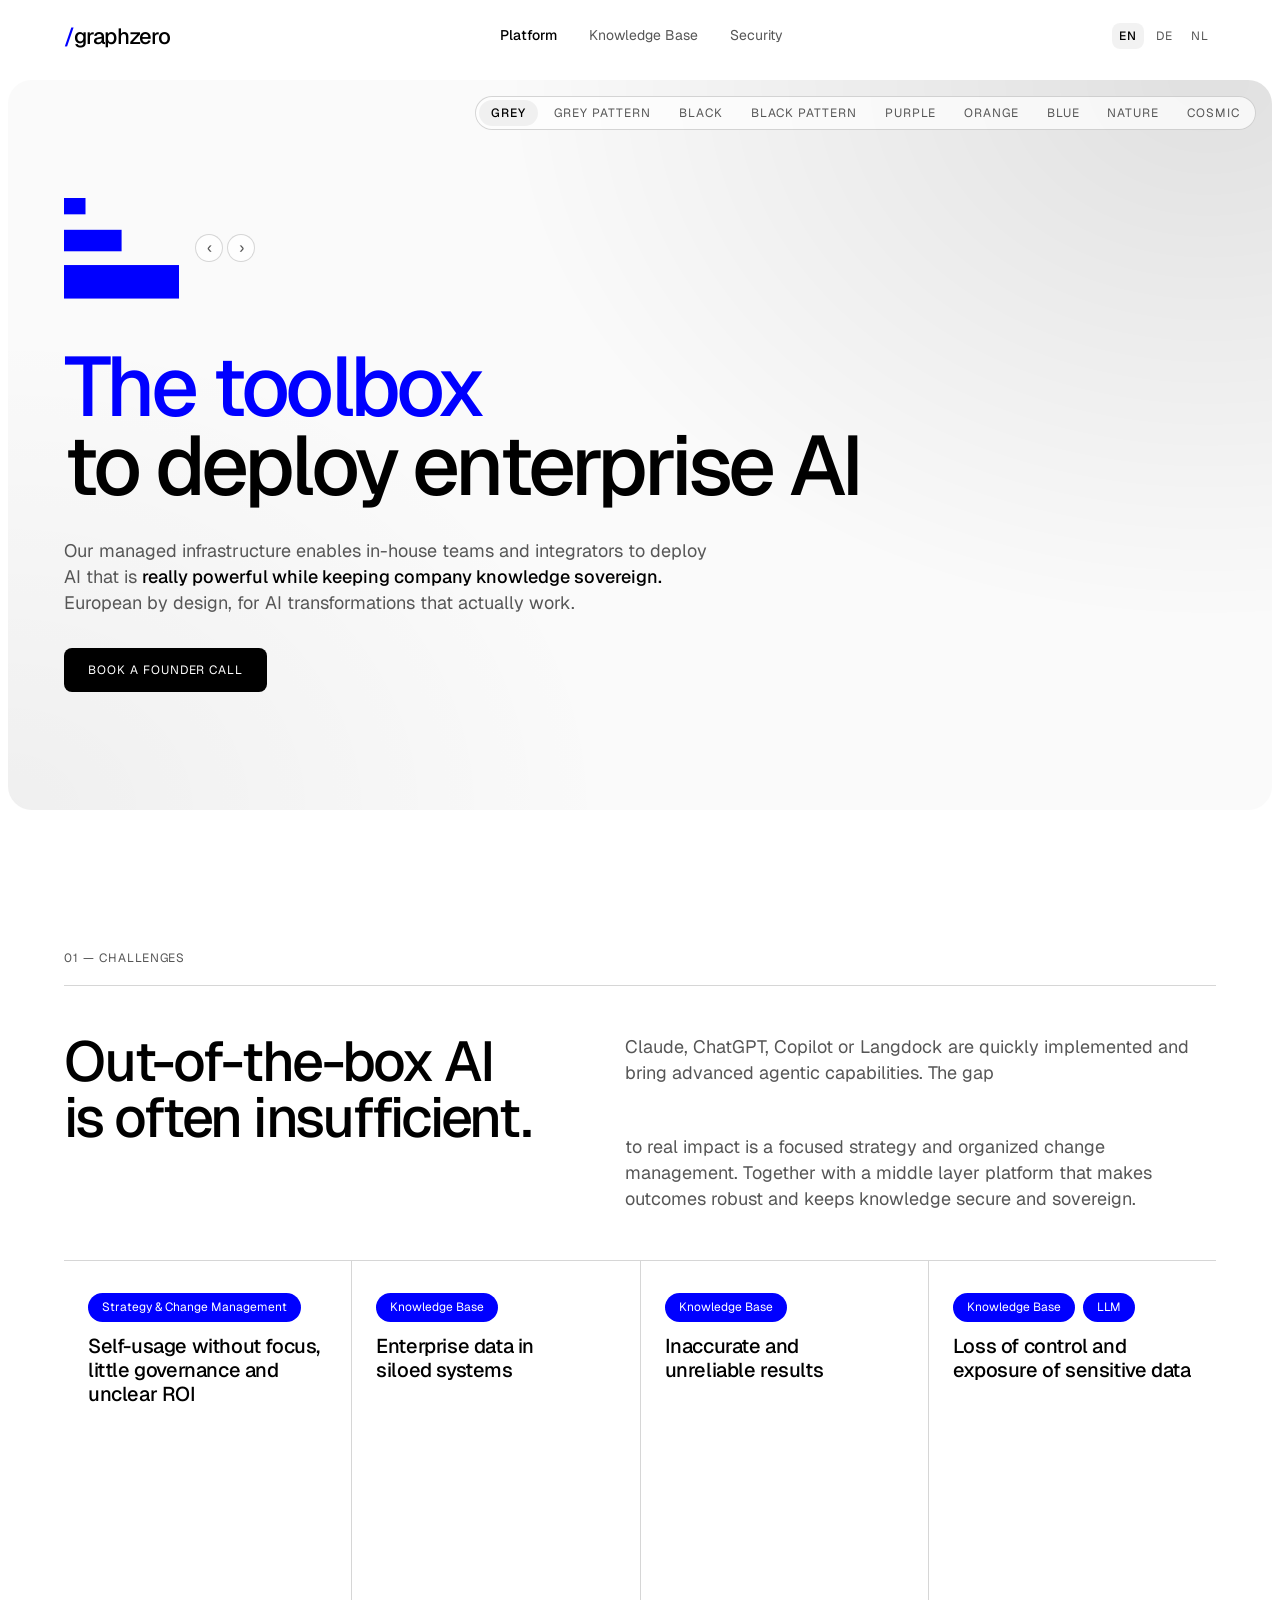
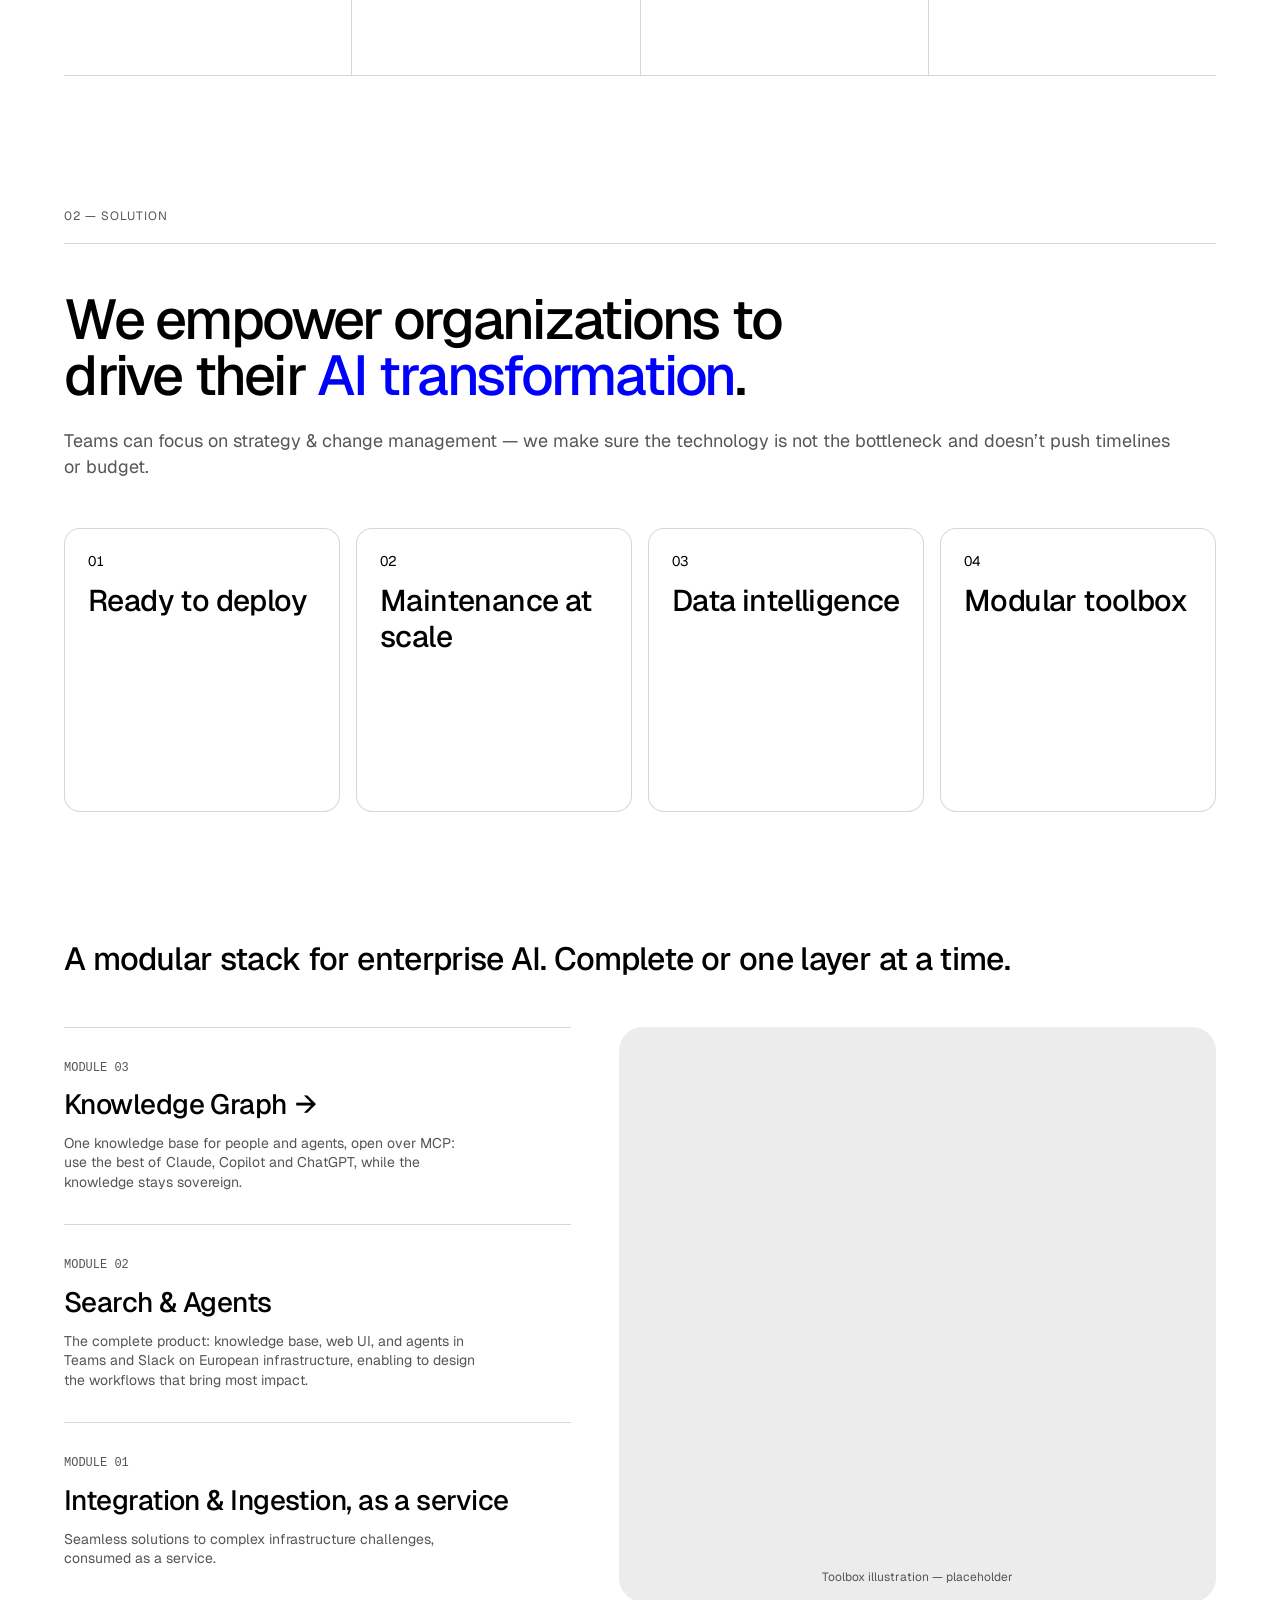
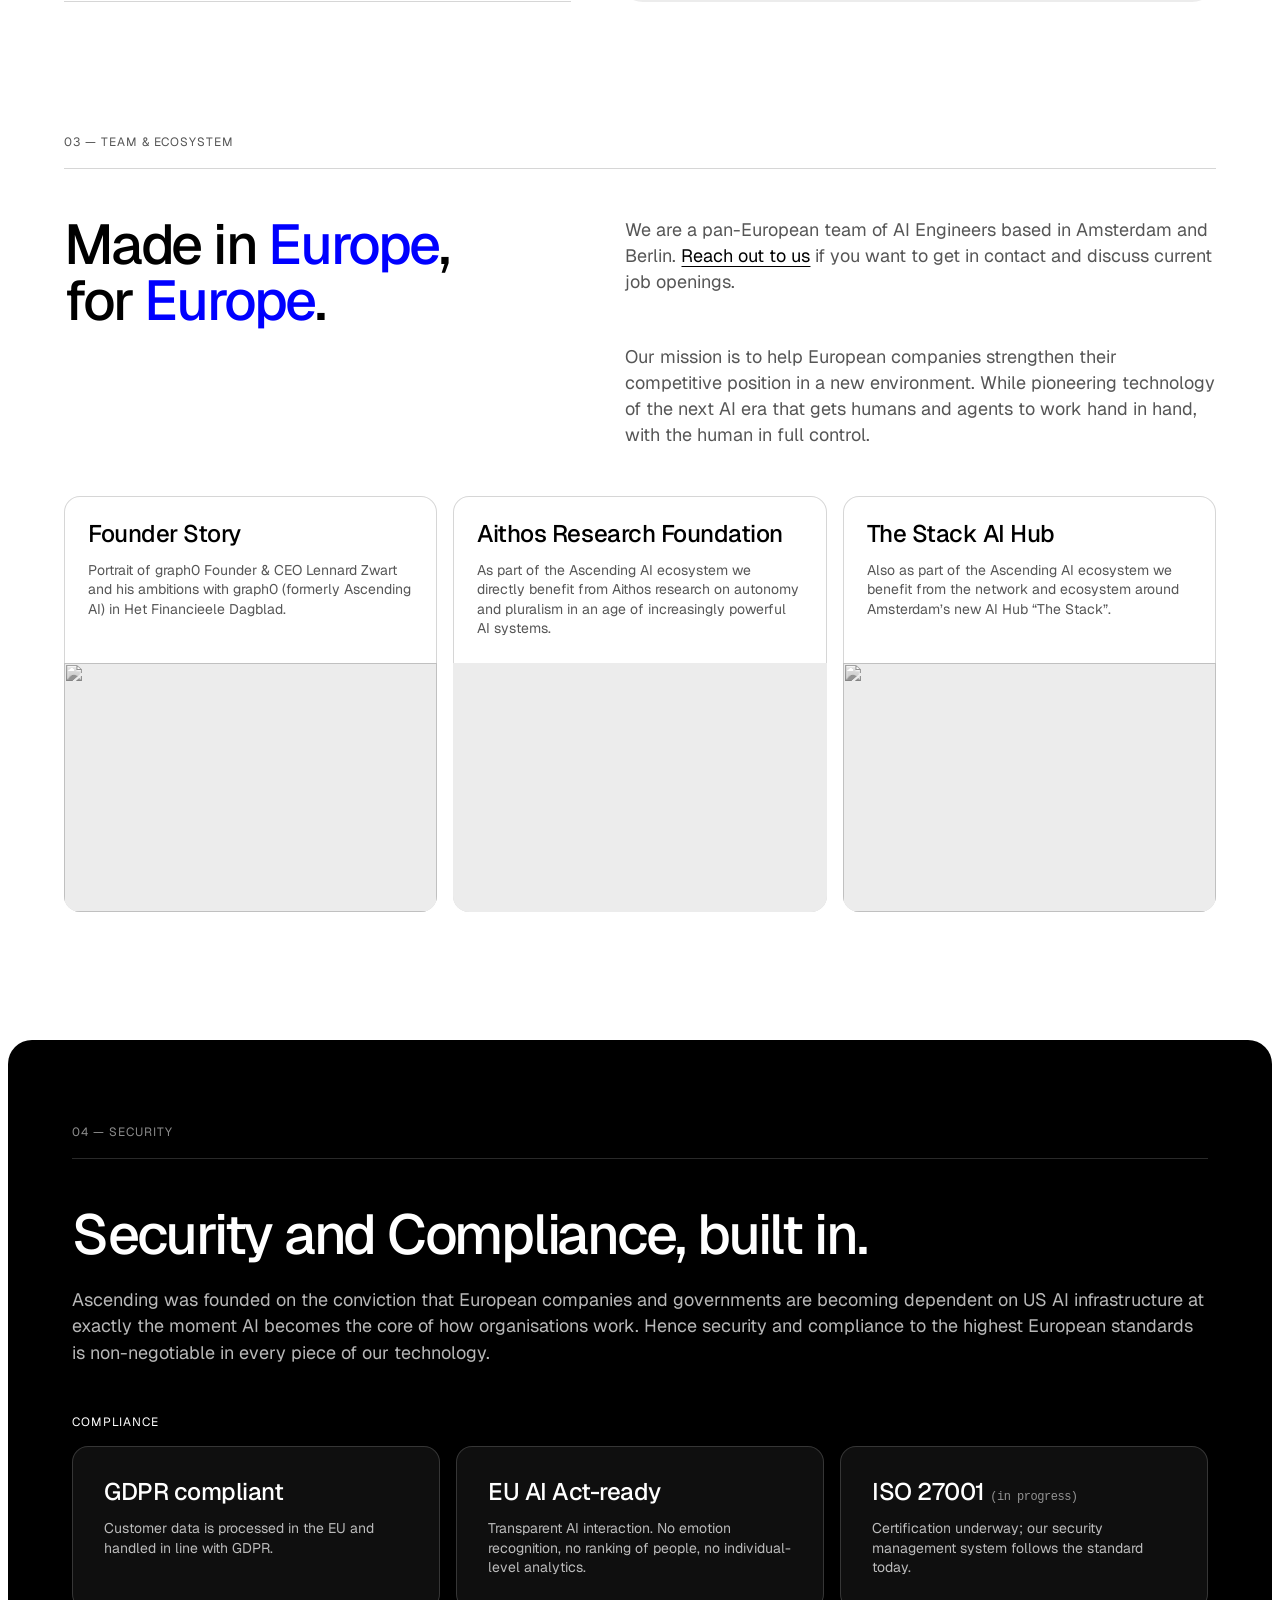
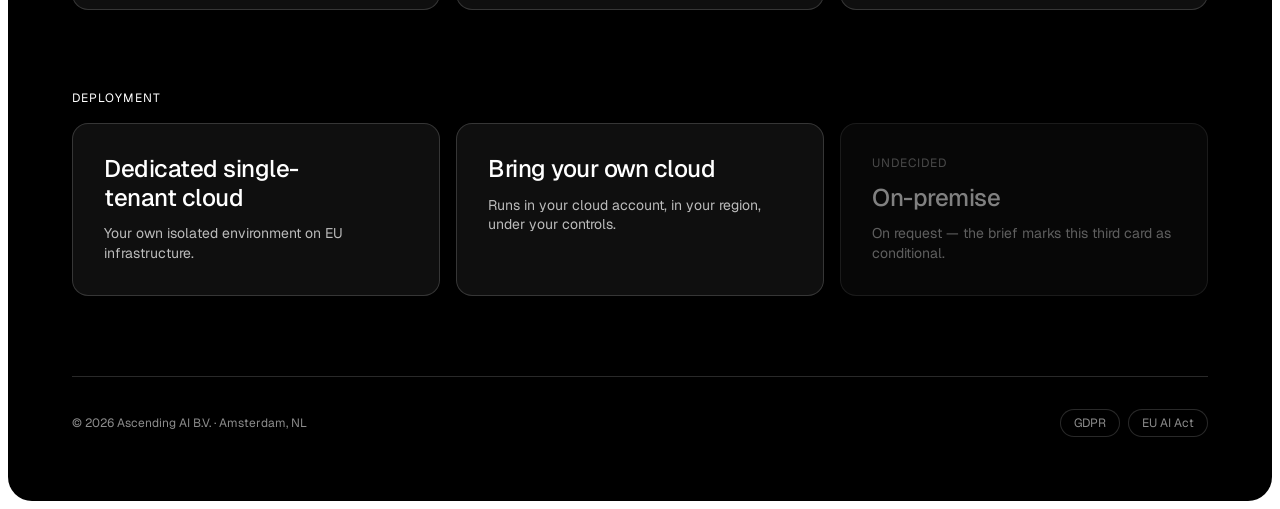
==== commit 241b5e49: "Add the Blue and Cosmic grounds and reorder the swatch Co-Authored-By: Claude Opus 5 <noreply@anthro" ====
--- a/index.html
+++ b/index.html
@@ -17,7 +17,7 @@
      because nothing here edits it. -->
 <link rel="stylesheet" href="https://fonts.googleapis.com/css2?family=Geist:wght@400;500;700&amp;display=swap">
 <link rel="stylesheet" href="assets/design-system/styles.css">
-<link rel="stylesheet" href="assets/site.css?v=93">
+<link rel="stylesheet" href="assets/site.css?v=95">
 <link rel="icon" href="assets/graph0-mark.svg" type="image/svg+xml">
 </head>
 <body data-surface="light">
@@ -67,11 +67,13 @@
       <div class="hero-swatch" data-ground-key="home" role="group" aria-label="Hero background">
         <button class="hero-swatch__opt" type="button" data-hero="grey" aria-current="true">Grey</button>
         <button class="hero-swatch__opt" type="button" data-hero="dots">Grey Pattern</button>
+        <button class="hero-swatch__opt" type="button" data-hero="black">Black</button>
+        <button class="hero-swatch__opt" type="button" data-hero="black-dots">Black Pattern</button>
         <button class="hero-swatch__opt" type="button" data-hero="purple">Purple</button>
         <button class="hero-swatch__opt" type="button" data-hero="orange">Orange</button>
+        <button class="hero-swatch__opt" type="button" data-hero="blue">Blue</button>
         <button class="hero-swatch__opt" type="button" data-hero="nature">Nature</button>
-        <button class="hero-swatch__opt" type="button" data-hero="black">Black</button>
-        <button class="hero-swatch__opt" type="button" data-hero="black-dots">Black pattern</button>
+        <button class="hero-swatch__opt" type="button" data-hero="cosmic">Cosmic</button>
       </div>
       <!-- The pattern ground, and a canvas rather than a background because of
            what the pattern is: an 8x8 ordered dither of solid square blocks,
@@ -80,6 +82,17 @@
            by the dither block in site.js, and only ever visible on the two
            pattern grounds. -->
       <canvas class="hero__dither" data-dither aria-hidden="true"></canvas>
+      <!-- Cosmic's plate. Lazy for the same reason Nature's is: eight of the nine
+           grounds never show it. The shimmer canvas goes over it rather than
+           replacing it, so if the script never runs the photograph still
+           stands. -->
+      <img class="hero__plate" alt="" loading="lazy" decoding="async"
+           src="assets/media/hero-dark-1600.jpg"
+           srcset="assets/media/hero-dark-900.jpg 900w,
+                   assets/media/hero-dark-1600.jpg 1600w,
+                   assets/media/hero-dark-2400.jpg 2400w"
+           sizes="100vw" width="2400" height="1359">
+      <canvas class="hero__shimmer" data-shimmer aria-hidden="true"></canvas>
       <!-- Only painted on the Nature ground. lazy, because six of the seven
            grounds never show it and it is the heaviest thing on the page. -->
       <img class="hero__media" alt=""
@@ -241,6 +254,11 @@
         </div>
 
         <figure class="showcase__visual">
+          <img class="showcase__art" alt="" loading="lazy" decoding="async"
+               src="assets/media/toolbox-visual-1400.jpg"
+               srcset="assets/media/toolbox-visual-800.jpg 800w,
+                       assets/media/toolbox-visual-1400.jpg 1400w"
+               sizes="(min-width: 900px) 55vw, 100vw" width="1400" height="1386">
           <figcaption class="showcase__caption">Toolbox illustration &mdash; placeholder</figcaption>
         </figure>
       </div>
@@ -362,6 +380,6 @@
 
 </div>
 
-<script src="assets/site.js?v=93" defer></script>
+<script src="assets/site.js?v=95" defer></script>
 </body>
 </html>
--- a/assets/site.css
+++ b/assets/site.css
@@ -189,11 +189,43 @@
   --hero-size: auto;
 }
 
+/* The blue is the accent the two grey grounds already carry in the wordmark's
+   slash and three headings, taken up to the whole fold. Pure #0000FF behind
+   dark type would be unreadable, so it lands the way the purple and orange
+   ones do — a near-white base with the hue only in the wash — and the accent
+   itself stays at full strength on the marks that carry it. */
+.page[data-ground="blue"] {
+  --ground-base: #f5f6ff;
+  --ground-wash:
+    radial-gradient(90% 120% at 95% 0%, rgba(0, 0, 255, 0.20), rgba(0, 0, 255, 0) 62%),
+    radial-gradient(80% 110% at 0% 100%, rgba(0, 0, 255, 0.09), rgba(0, 0, 255, 0) 60%);
+  --ground-size: auto;
+}
+
+/* Cosmic — a photographic plate in the fold, and its light everywhere else.
+
+   The plate is a deep teal; measured, its mean is rgb(21, 59, 64) and its
+   brightest pixel #4d9a9e. So this ground is not invented, it is sampled: the
+   hero falls back to the plate's own dark while the picture loads, and the
+   surfaces that lift under the pointer take the same teal at wash strength.
+   That is what keeps the rest of the page tied to a fold it cannot show. */
+.page[data-ground="cosmic"] {
+  --ground-base: #f1f6f6;
+  --ground-wash:
+    radial-gradient(90% 120% at 95% 0%, rgba(16, 80, 80, 0.26), rgba(16, 80, 80, 0) 62%),
+    radial-gradient(80% 110% at 0% 100%, rgba(77, 154, 158, 0.24), rgba(77, 154, 158, 0) 60%);
+  --ground-size: auto;
+  --hero-base: #0a1a1c;
+  --hero-wash: none;
+  --hero-size: auto;
+}
+
 /* The fold is the one place the contextual tokens are re-declared per ground.
    Same set the .dark block re-declares, so the hero inverts by the same route
    the rest of the page does rather than by recolouring its parts. */
 .page[data-ground="black"] .hero__inner,
-.page[data-ground="black-dots"] .hero__inner {
+.page[data-ground="black-dots"] .hero__inner,
+.page[data-ground="cosmic"] .hero__inner {
   color: var(--ink-invert);
   --heading: var(--ink-invert);
   --body: var(--ink-muted-invert);
@@ -203,7 +235,8 @@
 /* The call to action is a black box with white type, which on this ground would
    be a hole. It swaps rather than inverting its ink alone. */
 .page[data-ground="black"] .hero .btn--hero,
-.page[data-ground="black-dots"] .hero .btn--hero {
+.page[data-ground="black-dots"] .hero .btn--hero,
+.page[data-ground="cosmic"] .hero .btn--hero {
   background: var(--ink-invert);
   color: var(--ink);
 }
@@ -231,9 +264,15 @@
    pages, with no per-page rule needed.
    -------------------------------------------------------------------------- */
 .page[data-page="home"]:not([data-ground]),
-.page[data-page="home"][data-ground="dots"],
+.page[data-page="home"]:is([data-ground="dots"], [data-ground="blue"], [data-ground="cosmic"]),
 .page[data-page="knowledge-base"]:not([data-ground]),
-.page[data-page="knowledge-base"][data-ground="dots"] { --hl: #0000ff; }
+.page[data-page="knowledge-base"]:is([data-ground="dots"], [data-ground="blue"], [data-ground="cosmic"]) { --hl: #0000ff; }
+/* Cosmic draws its accent out of its own plate rather than taking the blue:
+   #4d9a9e is the brightest pixel in the photograph, so the marks that carry
+   the accent are lit by the same light the fold is. Declared after the rule
+   above, which the :is() list above deliberately lets it match first. */
+.page[data-page="home"][data-ground="cosmic"],
+.page[data-page="knowledge-base"][data-ground="cosmic"] { --hl: #4d9a9e; }
 .hl, .brand__slash { color: var(--hl, inherit); }
 
 /* --------------------------------------------------------------------------
@@ -495,7 +534,9 @@
    Three layers over the panel, then: image, scrim, type. The scrim is its own
    pseudo-element because it has to sit above the image while the ground colour
    stays below it. */
-.hero__media {
+.hero__media,
+.hero__plate,
+.hero__shimmer {
   display: none;
   position: absolute;
   inset: var(--space-2);
@@ -506,6 +547,16 @@
   border-radius: var(--radius-lg);
 }
 .page[data-ground="nature"] .hero__media { display: block; }
+.page[data-ground="cosmic"] .hero__plate { display: block; }
+
+/* The shimmer sits over the plate, not in it. The reference blits the
+   photograph into its canvas and redraws the whole thing every frame, because
+   there is no <img> left underneath once it swaps in; here the picture stays a
+   real element and the canvas carries only the specks, so a frame is ~48
+   fillRects over a transparent clear and the plate is never touched. Above the
+   plate at 2, still under .hero__inner at 3. */
+.page[data-ground="cosmic"] .hero__shimmer { display: block; z-index: 2; }
+.hero__shimmer { pointer-events: none; object-fit: fill; }
 
 /* Near-black type over a bright sky. The image is lifted from the left, where
    the heading and the lead sit, and left alone on the right. A legibility
@@ -579,7 +630,7 @@
    the screen width. */
 .hero__marks { display: none; }
 .page[data-page="home"]:not([data-ground]) .hero__marks,
-.page[data-page="home"][data-ground="dots"] .hero__marks {
+.page[data-page="home"]:is([data-ground="dots"], [data-ground="blue"], [data-ground="cosmic"]) .hero__marks {
   display: flex;
   align-items: center;
   gap: var(--space-4);
@@ -740,8 +791,8 @@
    would be light with white type on it. */
 .page[data-page="home"]:not([data-ground]) .strip:hover .strip__panel:hover,
 .page[data-page="home"]:not([data-ground]) .strip:not(:hover) .strip__panel:focus-visible,
-.page[data-page="home"][data-ground="dots"] .strip:hover .strip__panel:hover,
-.page[data-page="home"][data-ground="dots"] .strip:not(:hover) .strip__panel:focus-visible {
+.page[data-page="home"]:is([data-ground="dots"], [data-ground="blue"], [data-ground="cosmic"]) .strip:hover .strip__panel:hover,
+.page[data-page="home"]:is([data-ground="dots"], [data-ground="blue"], [data-ground="cosmic"]) .strip:not(:hover) .strip__panel:focus-visible {
   background: #f2f2f2;
   color: var(--ink);
   --heading: var(--ink);
@@ -753,22 +804,22 @@
 }
 .page[data-page="home"]:not([data-ground]) .strip__panel:hover .strip__title,
 .page[data-page="home"]:not([data-ground]) .strip__panel:focus-visible .strip__title,
-.page[data-page="home"][data-ground="dots"] .strip__panel:hover .strip__title,
-.page[data-page="home"][data-ground="dots"] .strip__panel:focus-visible .strip__title { color: var(--ink); }
+.page[data-page="home"]:is([data-ground="dots"], [data-ground="blue"], [data-ground="cosmic"]) .strip__panel:hover .strip__title,
+.page[data-page="home"]:is([data-ground="dots"], [data-ground="blue"], [data-ground="cosmic"]) .strip__panel:focus-visible .strip__title { color: var(--ink); }
 .page[data-page="home"]:not([data-ground]) .strip__panel:hover .strip__num,
 .page[data-page="home"]:not([data-ground]) .strip__panel:hover .strip__body,
 .page[data-page="home"]:not([data-ground]) .strip__panel:focus-visible .strip__num,
 .page[data-page="home"]:not([data-ground]) .strip__panel:focus-visible .strip__body,
-.page[data-page="home"][data-ground="dots"] .strip__panel:hover .strip__num,
-.page[data-page="home"][data-ground="dots"] .strip__panel:hover .strip__body,
-.page[data-page="home"][data-ground="dots"] .strip__panel:focus-visible .strip__num,
-.page[data-page="home"][data-ground="dots"] .strip__panel:focus-visible .strip__body { color: var(--ink-muted); }
+.page[data-page="home"]:is([data-ground="dots"], [data-ground="blue"], [data-ground="cosmic"]) .strip__panel:hover .strip__num,
+.page[data-page="home"]:is([data-ground="dots"], [data-ground="blue"], [data-ground="cosmic"]) .strip__panel:hover .strip__body,
+.page[data-page="home"]:is([data-ground="dots"], [data-ground="blue"], [data-ground="cosmic"]) .strip__panel:focus-visible .strip__num,
+.page[data-page="home"]:is([data-ground="dots"], [data-ground="blue"], [data-ground="cosmic"]) .strip__panel:focus-visible .strip__body { color: var(--ink-muted); }
 
 /* The tags carry the accent in 01, ring and all. They read at rest, not only
    under the pointer, so this is not scoped to the hover — it is what the
    section's chips are on these two grounds. */
 .page[data-page="home"]:not([data-ground]) .strip__tags .chip-outline,
-.page[data-page="home"][data-ground="dots"] .strip__tags .chip-outline {
+.page[data-page="home"]:is([data-ground="dots"], [data-ground="blue"], [data-ground="cosmic"]) .strip__tags .chip-outline {
   background: var(--hl);
   color: #ffffff;
   box-shadow: none;
@@ -1119,8 +1170,8 @@
    nothing in the box model moves and the grid cannot jump. */
 .page[data-page="home"]:not([data-ground]) .card--reveal:hover,
 .page[data-page="home"]:not([data-ground]) .card--reveal:focus-within,
-.page[data-page="home"][data-ground="dots"] .card--reveal:hover,
-.page[data-page="home"][data-ground="dots"] .card--reveal:focus-within {
+.page[data-page="home"]:is([data-ground="dots"], [data-ground="blue"], [data-ground="cosmic"]) .card--reveal:hover,
+.page[data-page="home"]:is([data-ground="dots"], [data-ground="blue"], [data-ground="cosmic"]) .card--reveal:focus-within {
   background: transparent;
   box-shadow: inset 0 0 0 2px var(--ink);
   color: var(--ink);
@@ -1423,9 +1474,9 @@
    would eat the bottom of the ring — this is an overlay on top of everything,
    which is what makes it read as one border around one card. */
 .page[data-page="home"]:not([data-ground]) .link-card,
-.page[data-page="home"][data-ground="dots"] .link-card { position: relative; }
+.page[data-page="home"]:is([data-ground="dots"], [data-ground="blue"], [data-ground="cosmic"]) .link-card { position: relative; }
 .page[data-page="home"]:not([data-ground]) .link-card::after,
-.page[data-page="home"][data-ground="dots"] .link-card::after {
+.page[data-page="home"]:is([data-ground="dots"], [data-ground="blue"], [data-ground="cosmic"]) .link-card::after {
   content: "";
   position: absolute;
   inset: 0;
@@ -1437,12 +1488,12 @@
 }
 .page[data-page="home"]:not([data-ground]) .link-card:hover::after,
 .page[data-page="home"]:not([data-ground]) .link-card:focus-visible::after,
-.page[data-page="home"][data-ground="dots"] .link-card:hover::after,
-.page[data-page="home"][data-ground="dots"] .link-card:focus-visible::after { opacity: 1; }
+.page[data-page="home"]:is([data-ground="dots"], [data-ground="blue"], [data-ground="cosmic"]) .link-card:hover::after,
+.page[data-page="home"]:is([data-ground="dots"], [data-ground="blue"], [data-ground="cosmic"]) .link-card:focus-visible::after { opacity: 1; }
 .page[data-page="home"]:not([data-ground]) .link-card:hover .h4-card,
 .page[data-page="home"]:not([data-ground]) .link-card:focus-visible .h4-card,
-.page[data-page="home"][data-ground="dots"] .link-card:hover .h4-card,
-.page[data-page="home"][data-ground="dots"] .link-card:focus-visible .h4-card { text-decoration: none; }
+.page[data-page="home"]:is([data-ground="dots"], [data-ground="blue"], [data-ground="cosmic"]) .link-card:hover .h4-card,
+.page[data-page="home"]:is([data-ground="dots"], [data-ground="blue"], [data-ground="cosmic"]) .link-card:focus-visible .h4-card { text-decoration: none; }
 .link-card__media { aspect-ratio: 3 / 2; background: #ececec; overflow: hidden; }
 /* base.css sets height:auto on every img, so the fill is pinned here. Greyscale
    keeps borrowed photography inside the page's monochrome identity. */
@@ -1583,6 +1634,13 @@
   background: #ececec;
   overflow: hidden;
 }
+/* Cosmic is the one ground with a picture for this panel, out of the same
+   plate family as its fold. base.css sets height:auto on every img, so the
+   fill is pinned here rather than left to the intrinsic ratio. */
+.showcase__art { display: none; width: 100%; height: 100%; object-fit: cover; }
+.page[data-ground="cosmic"] .showcase__art { display: block; }
+.page[data-ground="cosmic"] .showcase__caption { display: none; }
+
 .showcase__caption {
   position: absolute;
   inset-inline: 0;
@@ -1896,7 +1954,8 @@
 .hero--stack .hero__figure { padding: 0; background: none; box-shadow: none; }
 .page[data-ground="nature"] .hero--stack .hero__figure,
 .page[data-ground="black"] .hero--stack .hero__figure,
-.page[data-ground="black-dots"] .hero--stack .hero__figure {
+.page[data-ground="black-dots"] .hero--stack .hero__figure,
+.page[data-ground="cosmic"] .hero--stack .hero__figure {
   padding: var(--space-4);
   background: var(--surface);
   box-shadow: inset 0 0 0 1px var(--hairline);
